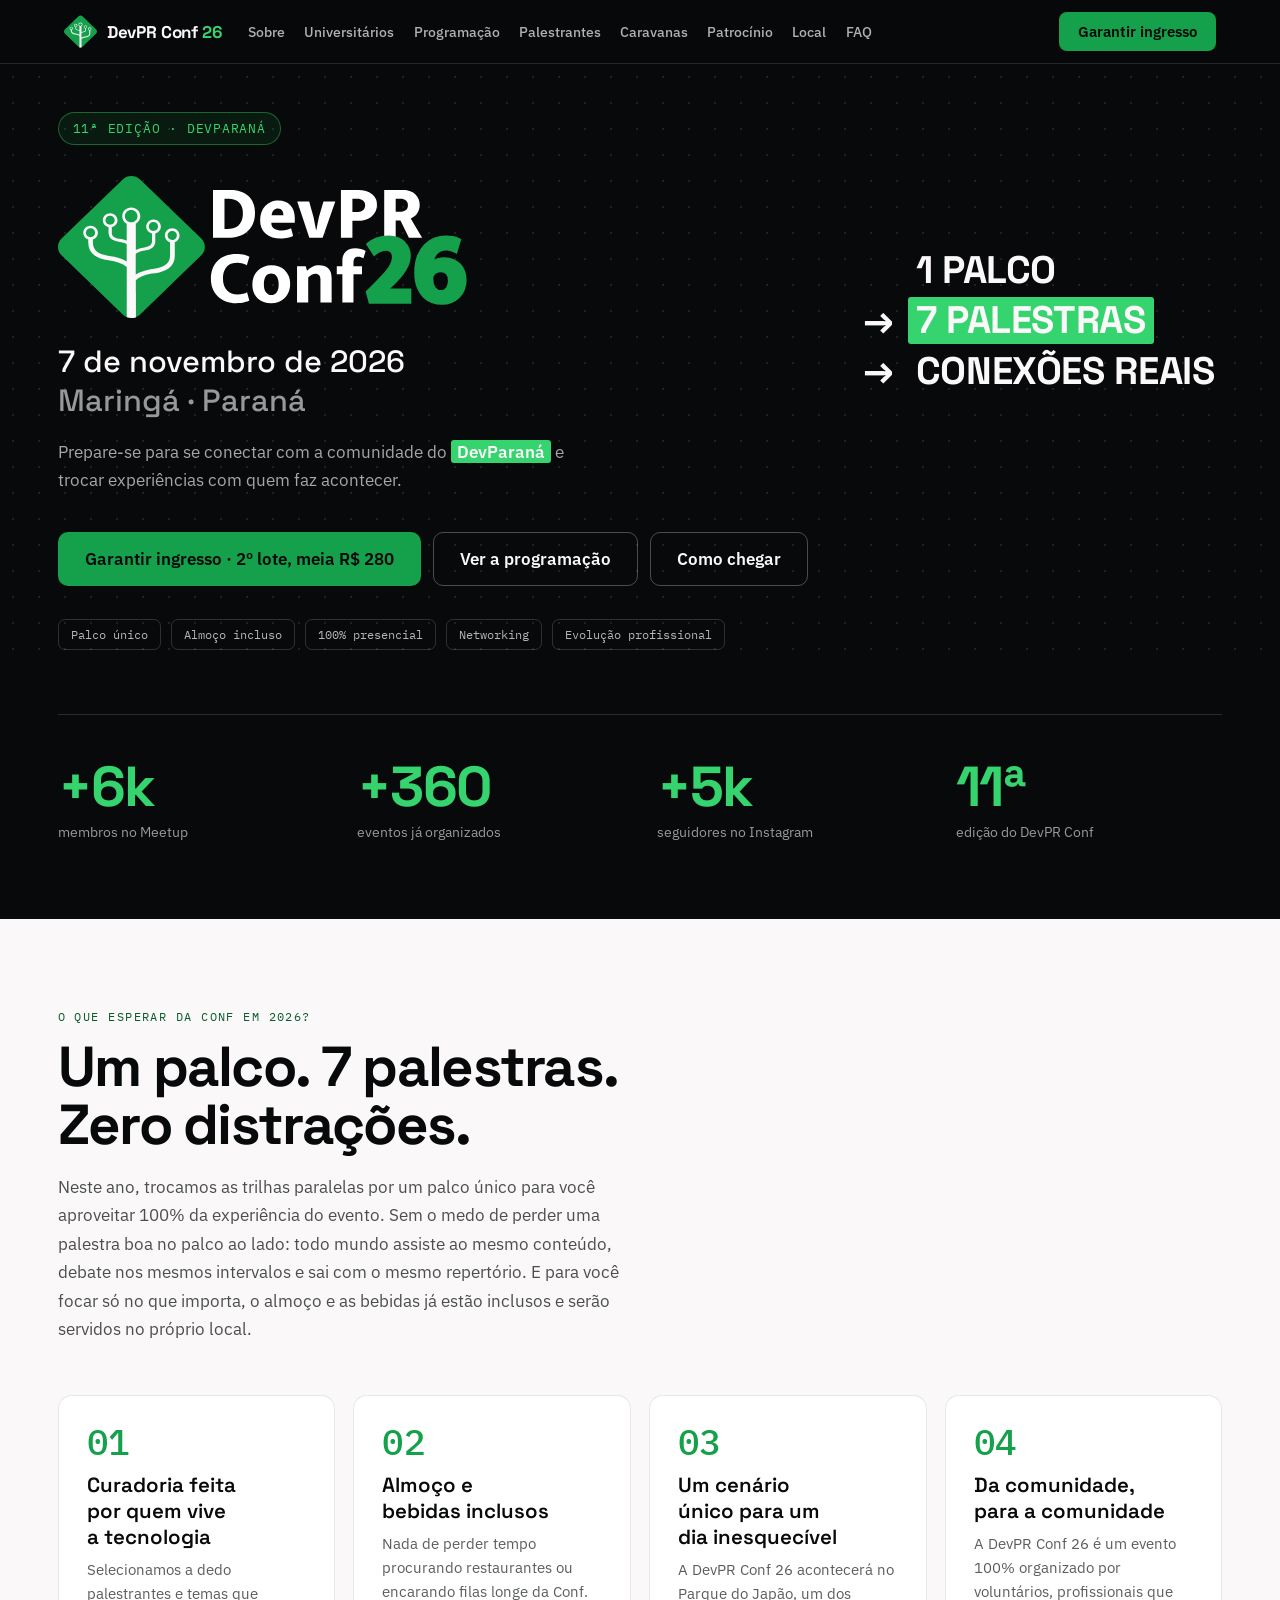
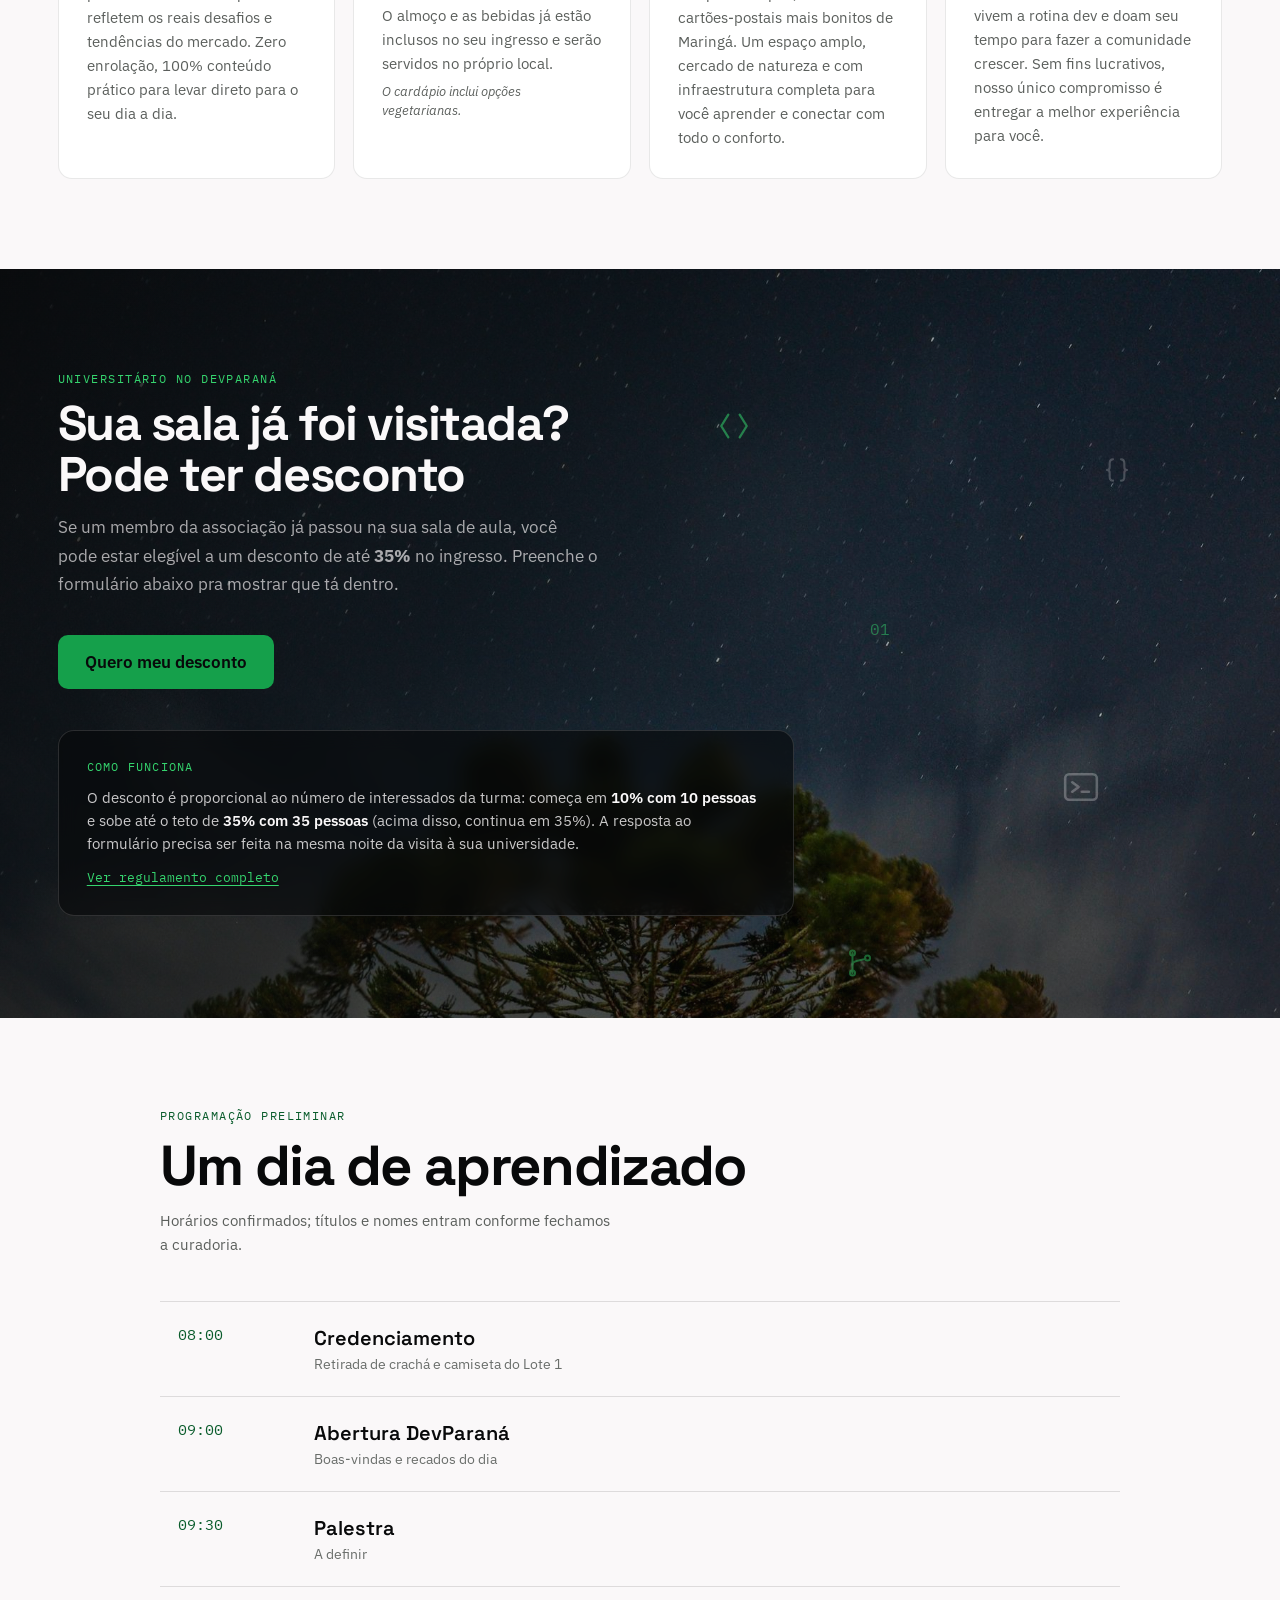
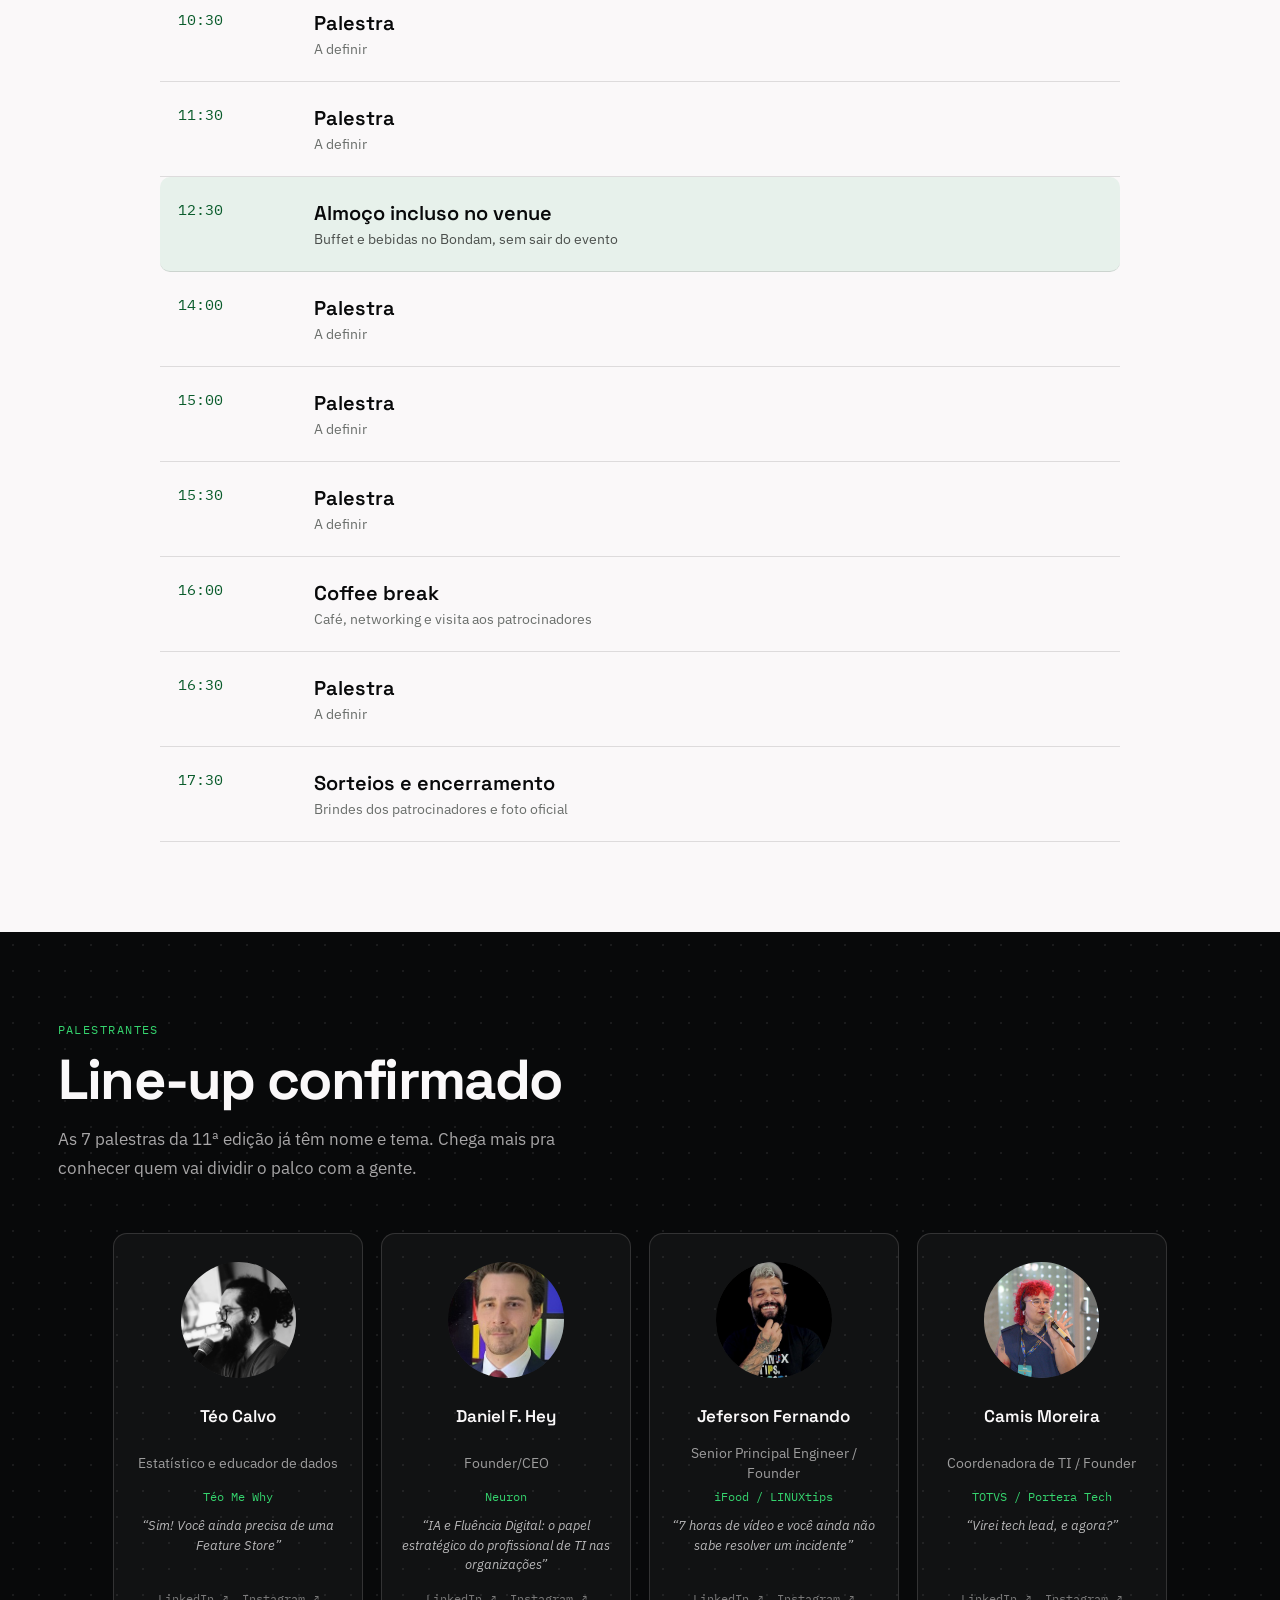
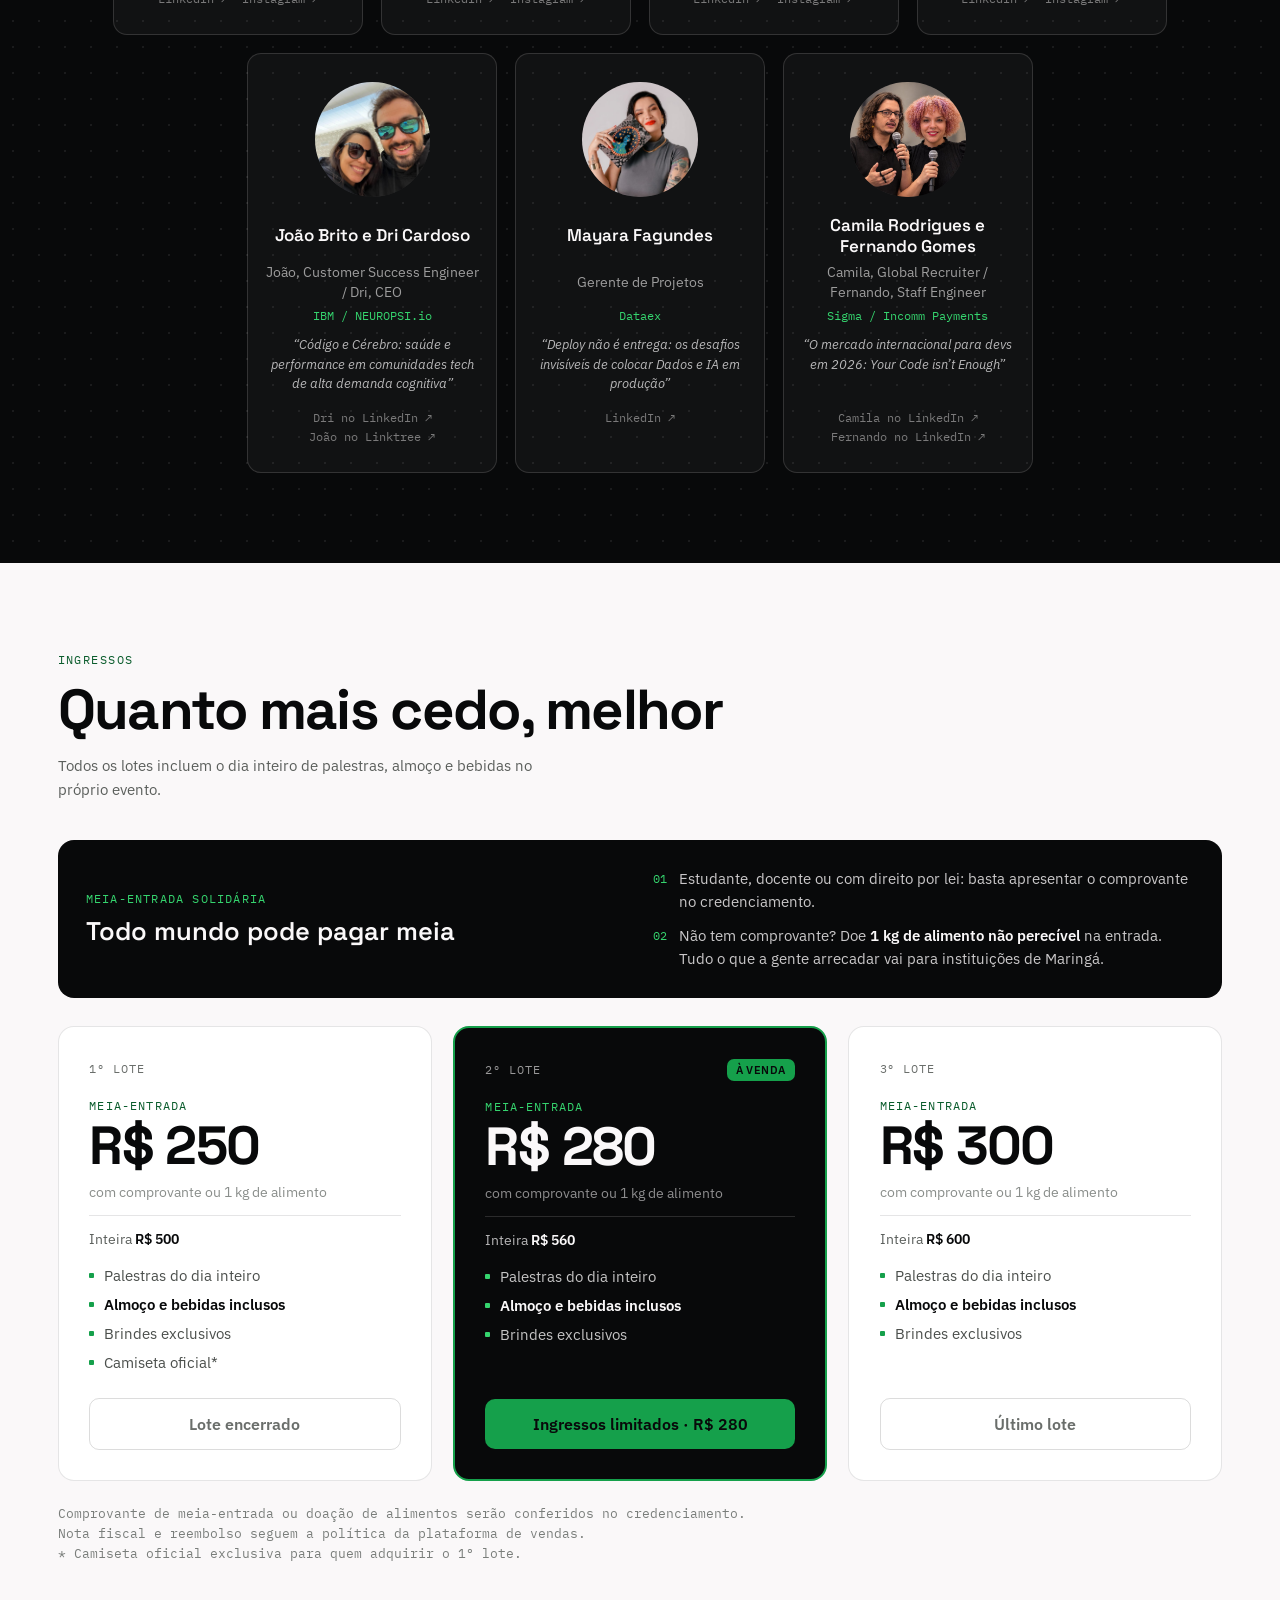
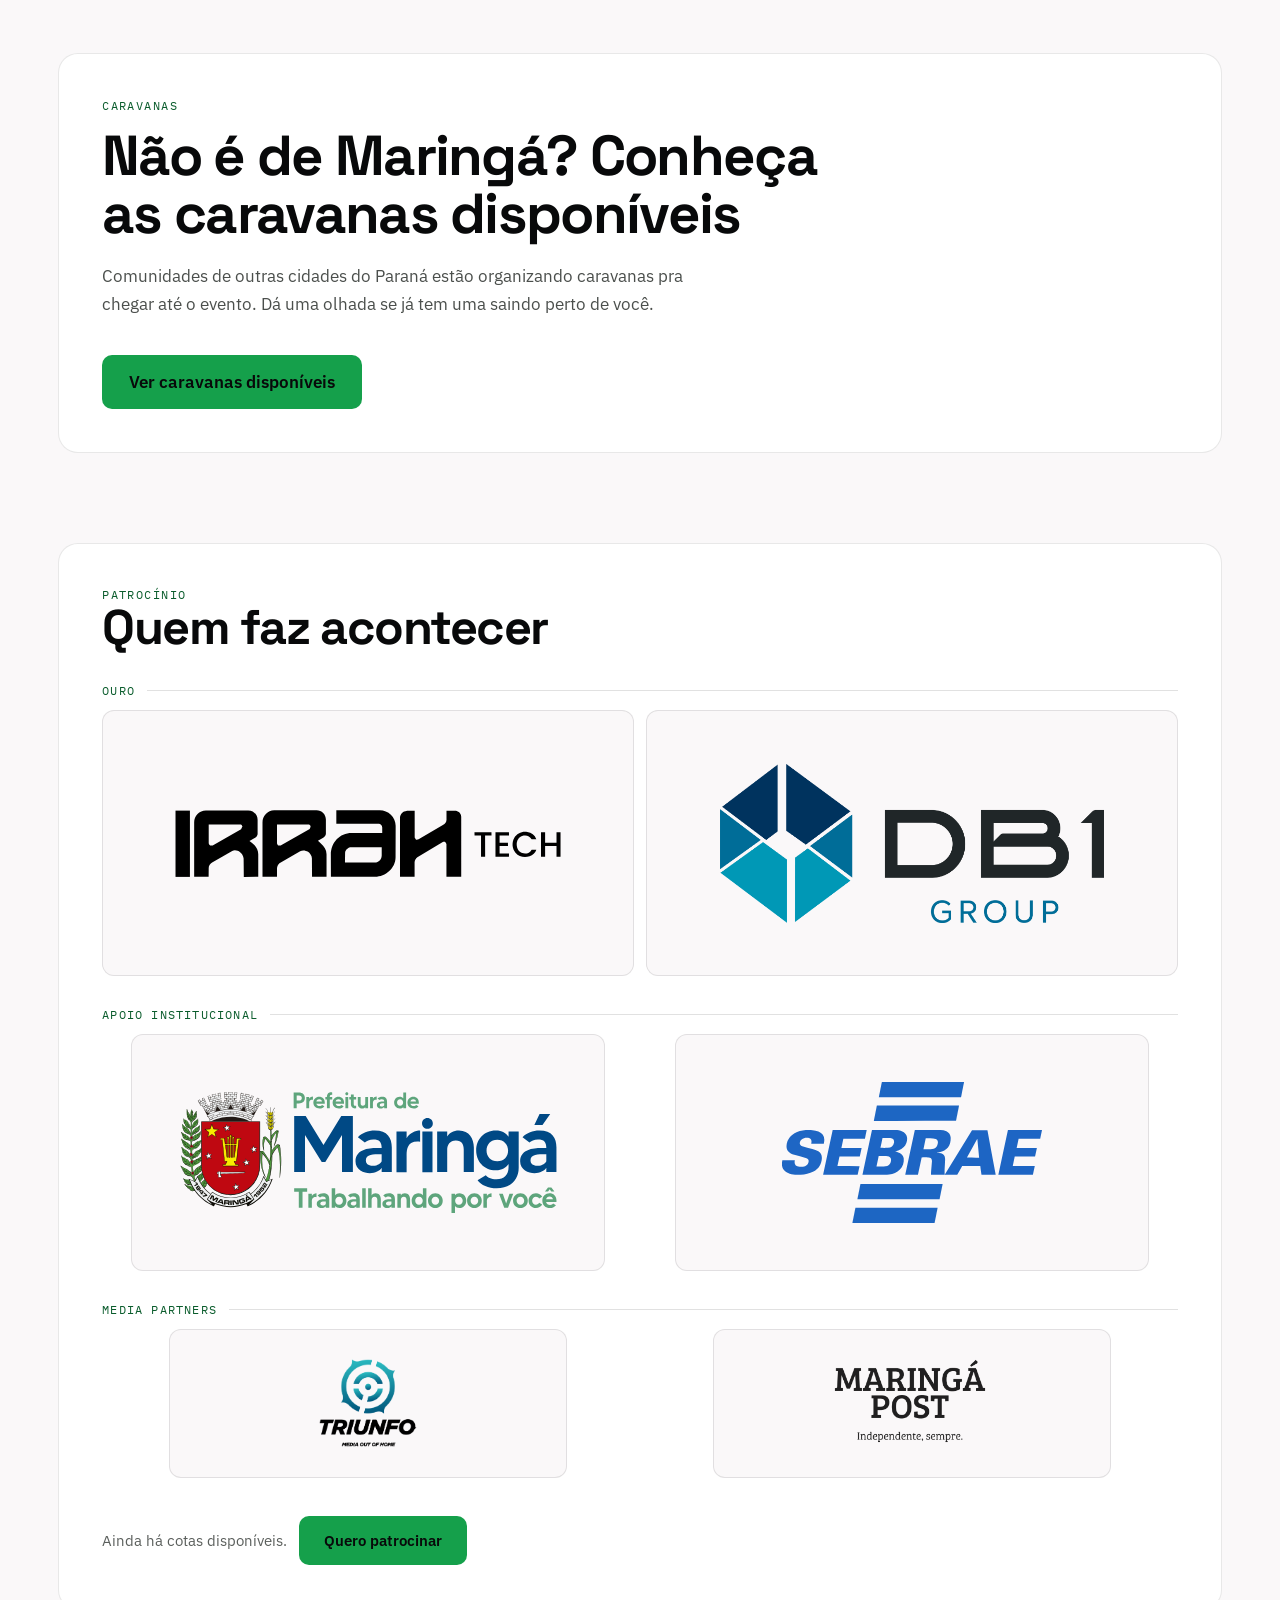
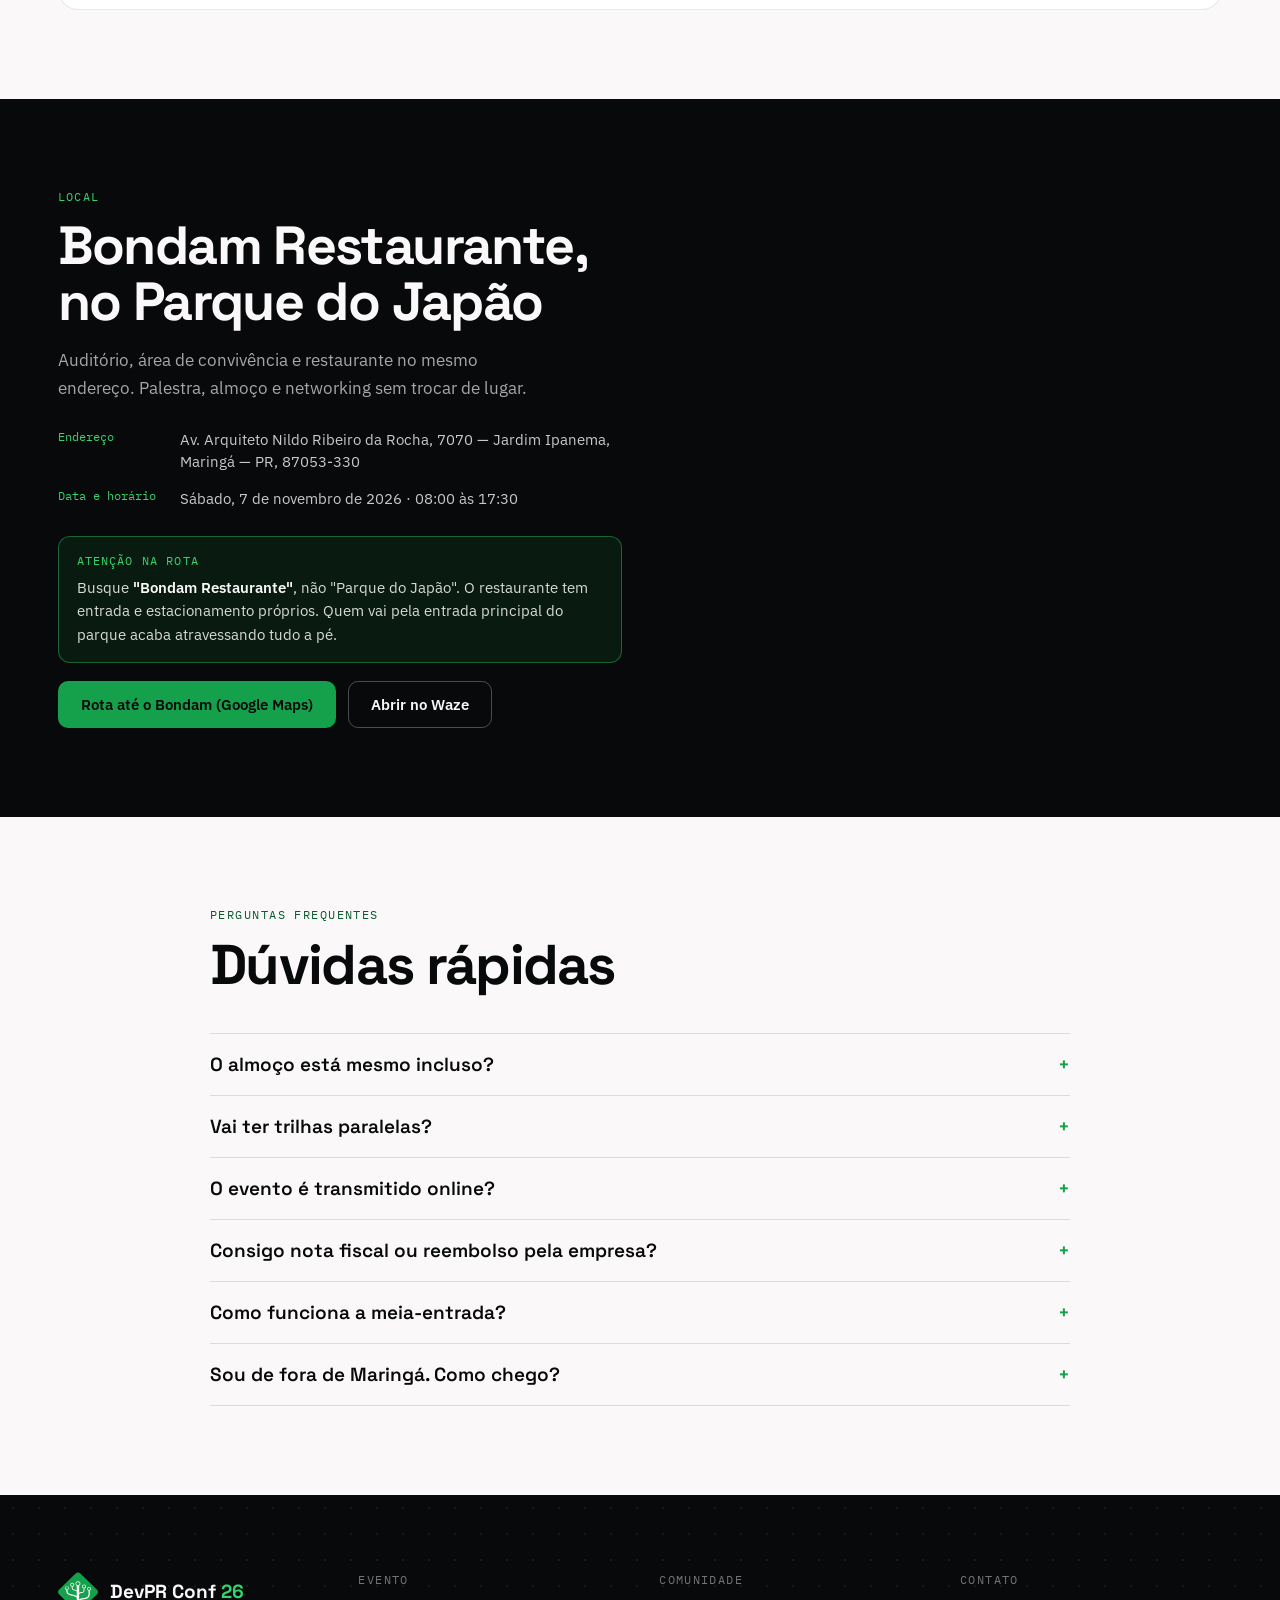
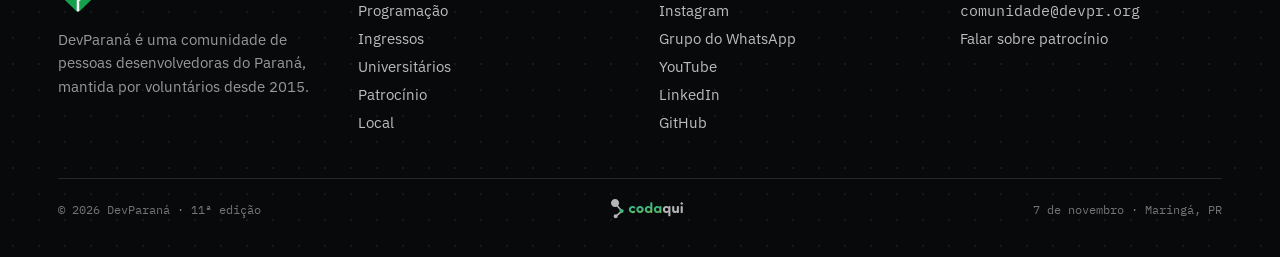
==== index.html @ 2d59ea5d "feat: substitui C4P por seção de desconto universitário com parallax Remove a seção de Call for Pape" ====
<!DOCTYPE html>
<html lang="pt-BR">
<head>
<meta charset="UTF-8">
<meta name="viewport" content="width=device-width, initial-scale=1.0">
<title>DevPR Conf 2026</title>
<meta name="description" content="DevPR Conf 26 — 11ª edição da conferência da comunidade DevParaná. Palco único, almoço incluso. 7 de novembro de 2026, Maringá — PR.">
<link rel="icon" type="image/svg+xml" href="assets/favicon.svg">
<link rel="icon" type="image/png" sizes="180x180" href="assets/apple-touch-icon.png">
<link rel="apple-touch-icon" href="assets/apple-touch-icon.png">

<!-- Pré-visualização ao compartilhar o link (WhatsApp, redes sociais). -->
<meta property="og:type" content="website">
<meta property="og:locale" content="pt_BR">
<meta property="og:url" content="https://devpr.org/">
<meta property="og:title" content="DevPR Conf 26">
<meta property="og:description" content="11ª edição da conferência da comunidade DevParaná. Palco único, almoço incluso. 7 de novembro de 2026, Maringá — PR.">
<meta property="og:image" content="https://devpr.org/assets/og-image.png">
<meta property="og:image:width" content="1200">
<meta property="og:image:height" content="630">
<meta name="twitter:card" content="summary_large_image">
<meta name="twitter:title" content="DevPR Conf 26">
<meta name="twitter:description" content="11ª edição da conferência da comunidade DevParaná. Palco único, almoço incluso. 7 de novembro de 2026, Maringá — PR.">
<meta name="twitter:image" content="https://devpr.org/assets/og-image.png">

<link rel="preconnect" href="https://fonts.googleapis.com">
<link rel="preconnect" href="https://fonts.gstatic.com" crossorigin>
<link href="https://fonts.googleapis.com/css2?family=Space+Grotesk:wght@500;600;700&family=IBM+Plex+Sans:wght@400;500;600&family=IBM+Plex+Mono:wght@400;500&display=swap" rel="stylesheet">

<link rel="stylesheet" href="css/tokens.css">
<link rel="stylesheet" href="css/base.css">
<link rel="stylesheet" href="css/buttons.css">
<link rel="stylesheet" href="css/section.css">
<link rel="stylesheet" href="css/header.css">
<link rel="stylesheet" href="css/hero.css">
<link rel="stylesheet" href="css/stats.css">
<link rel="stylesheet" href="css/sobre.css">
<link rel="stylesheet" href="css/universitarios.css">
<link rel="stylesheet" href="css/programacao.css">
<link rel="stylesheet" href="css/palestrantes.css">
<link rel="stylesheet" href="css/ingressos.css">
<link rel="stylesheet" href="css/patrocinio.css">
<link rel="stylesheet" href="css/local.css">
<link rel="stylesheet" href="css/faq.css">
<link rel="stylesheet" href="css/caravanas.css">
<link rel="stylesheet" href="css/footer.css">
</head>
<body>

<header class="header">
  <div class="header__bar">
    <a href="#top" class="header__brand">
      <img src="assets/devpr-logo.svg" alt="DevParaná" class="header__logo">
      <span class="header__wordmark">DevPR Conf <span>26</span></span>
    </a>

    <!-- Navegação e CTA de telas grandes (≥ 900px) -->
    <nav class="header__nav">
      <a href="#sobre">Sobre</a>
      <a href="#universitarios">Universitários</a>
      <a href="#programacao">Programação</a>
      <a href="#palestrantes">Palestrantes</a>
      <a href="#caravanas">Caravanas</a>
      <a href="#patrocinio">Patrocínio</a>
      <a href="#local">Local</a>
      <a href="#faq">FAQ</a>
    </nav>
    <a href="#ingressos" class="header__cta">Garantir ingresso</a>

    <!-- Ações de telas pequenas (< 900px) -->
    <div class="header__mobile-actions">
      <a href="#ingressos" class="header__cta--compact">Ingresso</a>
      <button type="button" class="header__menu-toggle" aria-label="Abrir menu" aria-expanded="false">
        <span></span>
        <span></span>
        <span></span>
      </button>
    </div>
  </div>

  <!-- Painel do menu mobile -->
  <nav class="header__mobile-nav" hidden>
    <a href="#sobre" class="header__mobile-link">Sobre</a>
    <a href="#universitarios" class="header__mobile-link">Universitários</a>
    <a href="#programacao" class="header__mobile-link">Programação</a>
    <a href="#palestrantes" class="header__mobile-link">Palestrantes</a>
    <a href="#caravanas" class="header__mobile-link">Caravanas</a>
    <a href="#patrocinio" class="header__mobile-link">Patrocínio</a>
    <a href="#local" class="header__mobile-link">Local</a>
    <a href="#faq" class="header__mobile-link header__mobile-link--last">FAQ</a>
  </nav>
</header>

<main>

  <section class="hero" id="top">
    <div class="hero__inner">
      <div class="hero__badge">11ª edição · DevParaná</div>

      <h1 class="hero__lockup">
        <img src="assets/hero-lockup.svg" alt="DevPR Conf 26">
      </h1>

      <p class="hero__date">7 de novembro de 2026<br><span>Maringá · Paraná</span></p>

      <p class="hero__subtitle">Prepare-se para se conectar com a comunidade do <mark class="hero__highlight-mark">DevParaná</mark> e trocar experiências com quem faz acontecer.</p>

      <div class="hero__highlights">
        <p class="hero__highlight-line">
          <span class="hero__highlight-arrow" aria-hidden="true">→</span>
          <span class="hero__highlight-text">1 palco</span>
        </p>
        <p class="hero__highlight-line">
          <span class="hero__highlight-arrow" aria-hidden="true">→</span>
          <span class="hero__highlight-text">7 palestras</span>
        </p>
        <p class="hero__highlight-line hero__highlight-line--active">
          <span class="hero__highlight-arrow" aria-hidden="true">→</span>
          <span class="hero__highlight-text">conexões reais</span>
        </p>
      </div>

      <div class="hero__actions">
        <a href="#ingressos" class="btn btn--primary">Garantir ingresso · 2º lote, meia R$ 280</a>
        <a href="#programacao" class="btn btn--outline">Ver a programação</a>
        <a href="#local" class="btn btn--outline">Como chegar</a>
      </div>

      <div class="hero__chips">
        <span class="hero__chip">Palco único</span>
        <span class="hero__chip">Almoço incluso</span>
        <span class="hero__chip">100% presencial</span>
        <span class="hero__chip">Networking</span>
        <span class="hero__chip">Evolução profissional</span>
      </div>
    </div>
  </section>

  <section class="stats">
    <div class="stats__inner">
      <div>
        <div class="stats__value">+6k</div>
        <div class="stats__label">membros no Meetup</div>
      </div>
      <div>
        <div class="stats__value">+360</div>
        <div class="stats__label">eventos já organizados</div>
      </div>
      <div>
        <div class="stats__value">+5k</div>
        <div class="stats__label">seguidores no Instagram</div>
      </div>
      <div>
        <div class="stats__value">11ª</div>
        <div class="stats__label">edição do DevPR Conf</div>
      </div>
    </div>
  </section>

  <section class="sobre" id="sobre">
    <div class="sobre__inner">
      <div class="eyebrow">O que esperar da conf em 2026?</div>
      <h2 class="section-heading sobre__heading">Um palco. 7 palestras. Zero distrações.</h2>
      <p class="section-lead">Neste ano, trocamos as trilhas paralelas por um palco único para você aproveitar 100% da experiência do evento. Sem o medo de perder uma palestra boa no palco ao lado: todo mundo assiste ao mesmo conteúdo, debate nos mesmos intervalos e sai com o mesmo repertório. E para você focar só no que importa, o almoço e as bebidas já estão inclusos e serão servidos no próprio local.</p>

      <div class="sobre__grid">
        <div class="sobre__card">
          <div class="sobre__card-number">01</div>
          <h3 class="sobre__card-title">Curadoria feita por quem vive a tecnologia</h3>
          <p class="sobre__card-text">Selecionamos a dedo palestrantes e temas que refletem os reais desafios e tendências do mercado. Zero enrolação, 100% conteúdo prático para levar direto para o seu dia a dia.</p>
        </div>
        <div class="sobre__card">
          <div class="sobre__card-number">02</div>
          <h3 class="sobre__card-title">Almoço e bebidas inclusos</h3>
          <p class="sobre__card-text">Nada de perder tempo procurando restaurantes ou encarando filas longe da Conf. O almoço e as bebidas já estão inclusos no seu ingresso e serão servidos no próprio local.</p>
          <p class="sobre__card-note">O cardápio inclui opções vegetarianas.</p>
        </div>
        <div class="sobre__card">
          <div class="sobre__card-number">03</div>
          <h3 class="sobre__card-title">Um cenário único para um dia inesquecível</h3>
          <p class="sobre__card-text">A DevPR Conf 26 acontecerá no Parque do Japão, um dos cartões-postais mais bonitos de Maringá. Um espaço amplo, cercado de natureza e com infraestrutura completa para você aprender e conectar com todo o conforto.</p>
        </div>
        <div class="sobre__card">
          <div class="sobre__card-number">04</div>
          <h3 class="sobre__card-title">Da comunidade, para a comunidade</h3>
          <p class="sobre__card-text">A DevPR Conf 26 é um evento 100% organizado por voluntários, profissionais que vivem a rotina dev e doam seu tempo para fazer a comunidade crescer. Sem fins lucrativos, nosso único compromisso é entregar a melhor experiência para você.</p>
        </div>
      </div>
    </div>
  </section>

  <!-- Fundo: araucária contra o céu estrelado (assets/universitarios/araucaria-night.jpg).
       Parallax em camadas via JS (initParallax() em js/main.js): a foto e os
       ícones SVG têm cada um seu próprio data-depth e se movem em
       velocidades diferentes conforme a rolagem, todos relativos à própria
       seção (nada de background-attachment: fixed, que posiciona em relação
       à janela do navegador e fica imprevisível). -->
  <section class="universitarios" id="universitarios">
    <img class="universitarios__bg" data-depth="0.14" src="assets/universitarios/araucaria-night.jpg" alt="" aria-hidden="true">
    <div class="universitarios__overlay" aria-hidden="true"></div>
    <div class="universitarios__parallax" aria-hidden="true">
      <svg class="universitarios__icon universitarios__icon--brackets" data-depth="0.1" viewBox="0 0 24 24" fill="none" stroke="currentColor" stroke-width="1.6" stroke-linecap="round" stroke-linejoin="round"><polyline points="8 4 3 12 8 20"/><polyline points="16 4 21 12 16 20"/></svg>
      <svg class="universitarios__icon universitarios__icon--terminal" data-depth="0.18" viewBox="0 0 24 24" fill="none" stroke="currentColor" stroke-width="1.6" stroke-linecap="round" stroke-linejoin="round"><rect x="2" y="4" width="20" height="16" rx="2.5"/><polyline points="6.5 9 10.5 12 6.5 15"/><line x1="12.5" y1="15" x2="17" y2="15"/></svg>
      <svg class="universitarios__icon universitarios__icon--branch" data-depth="0.13" viewBox="0 0 24 24" fill="none" stroke="currentColor" stroke-width="1.6" stroke-linecap="round" stroke-linejoin="round"><line x1="6" y1="4" x2="6" y2="20"/><circle cx="6" cy="4" r="2"/><circle cx="6" cy="20" r="2"/><circle cx="18" cy="8" r="2"/><path d="M6 13 C6 9.5 14 10 16.3 8.6"/></svg>
      <svg class="universitarios__icon universitarios__icon--braces" data-depth="0.22" viewBox="0 0 24 24" fill="none" stroke="currentColor" stroke-width="1.6" stroke-linecap="round" stroke-linejoin="round"><path d="M9 4c-2 0-2.5 1-2.5 3v3c0 1.3-.5 2-2 2 1.5 0 2 .7 2 2v3c0 2 .5 3 2.5 3"/><path d="M15 4c2 0 2.5 1 2.5 3v3c0 1.3.5 2 2 2-1.5 0-2 .7-2 2v3c0 2-.5 3-2.5 3"/></svg>
      <svg class="universitarios__icon universitarios__icon--binary" data-depth="0.15" viewBox="0 0 40 20" fill="none"><text x="0" y="16" font-family="var(--font-mono)" font-size="16" fill="currentColor">01</text></svg>
    </div>

    <div class="universitarios__inner">
      <div class="eyebrow eyebrow--on-dark universitarios__eyebrow">Universitário no DevParaná</div>
      <h2 class="section-heading section-heading--on-dark universitarios__heading">Sua sala já foi visitada? Pode ter desconto</h2>
      <p class="section-lead section-lead--on-dark universitarios__lead">Se um membro da associação já passou na sua sala de aula, você pode estar elegível a um desconto de até <strong>35%</strong> no ingresso. Preenche o formulário abaixo pra mostrar que tá dentro.</p>

      <div class="universitarios__buttons">
        <a href="https://forms.gle/p4Z9wdMQcYY4WRdY9" target="_blank" rel="noopener" class="btn btn--primary universitarios__button">Quero meu desconto</a>
      </div>

      <div class="universitarios__how">
        <div class="universitarios__how-eyebrow">Como funciona</div>
        <p class="universitarios__how-text">O desconto é proporcional ao número de interessados da turma: começa em <strong>10% com 10 pessoas</strong> e sobe até o teto de <strong>35% com 35 pessoas</strong> (acima disso, continua em 35%). A resposta ao formulário precisa ser feita na mesma noite da visita à sua universidade.</p>
        <button type="button" class="universitarios__rules-link" data-rules-open>Ver regulamento completo</button>
      </div>
    </div>
  </section>

  <dialog class="rules-modal" id="universitarios-rules">
    <form method="dialog" class="rules-modal__inner">
      <button type="submit" class="rules-modal__close" aria-label="Fechar regulamento">&times;</button>

      <div class="eyebrow eyebrow--on-dark">Regulamento</div>
      <h2 class="rules-modal__heading">Desconto universitário</h2>

      <ol class="rules-modal__rules">
        <li class="rules-modal__rule">
          <h3 class="rules-modal__rule-title">1. Prazo de resposta</h3>
          <p class="rules-modal__rule-text">A resposta ao formulário de interesse precisa ser feita na mesma noite em que um membro da associação visitar a sua sala. Respostas fora da data da visita da sua instituição não são consideradas.</p>
          <ul class="rules-modal__calendar">
            <li><span>UniCive</span><span>19/10 e 26/10</span></li>
            <li><span>Unicesumar</span><span>20/10 a 29/10</span></li>
            <li><span>Senac</span><span>30/10</span></li>
          </ul>
        </li>
        <li class="rules-modal__rule">
          <h3 class="rules-modal__rule-title">2. Desconto proporcional</h3>
          <p class="rules-modal__rule-text">O desconto sobe junto com o número de interessados da turma: mínimo de <strong>10 pessoas para 10%</strong>, até o teto de <strong>35 pessoas para 35%</strong> (a cada interessado a mais, o desconto sobe 1 ponto percentual). Depois de atingir 35 interessados, o desconto permanece fixo em 35%.</p>
        </li>
        <li class="rules-modal__rule">
          <h3 class="rules-modal__rule-title">3. Não transferível</h3>
          <p class="rules-modal__rule-text">O desconto é pessoal e intransferível pra outra pessoa. Pra garantir o seu, é necessário informar RA, turma e e-mail acadêmico no formulário.</p>
        </li>
      </ol>
    </form>
  </dialog>

  <section class="programacao" id="programacao">
    <div class="programacao__inner">
      <div class="eyebrow">Programação preliminar</div>
      <h2 class="section-heading">Um dia de aprendizado</h2>
      <p class="programacao__lead">Horários confirmados; títulos e nomes entram conforme fechamos a curadoria.</p>

      <!-- Preenchido via JS (js/main.js) a partir de data/schedule.json -->
      <div class="programacao__list"></div>
    </div>
  </section>

  <section class="palestrantes" id="palestrantes">
    <div class="palestrantes__inner">
      <div class="eyebrow eyebrow--on-dark">Palestrantes</div>

      <!-- Heading e texto de apoio ficam sempre; os cards abaixo saem de
           data/speakers.json. Sem nenhum confirmado, ficam só o heading e o texto. -->
      <h2 class="section-heading section-heading--on-dark palestrantes__heading">Line-up confirmado</h2>
      <p class="section-lead section-lead--on-dark palestrantes__lead">As 7 palestras da 11ª edição já têm nome e tema. Chega mais pra conhecer quem vai dividir o palco com a gente.</p>

      <!-- Primeiros nomes confirmados, preenchido via JS (js/main.js) a partir de data/speakers.json -->
      <div class="palestrantes__cards"></div>
    </div>
  </section>

  <section class="ingressos" id="ingressos">
    <div class="ingressos__inner">
      <div class="eyebrow">Ingressos</div>
      <h2 class="section-heading">Quanto mais cedo, melhor</h2>
      <p class="ingressos__lead">Todos os lotes incluem o dia inteiro de palestras, almoço e bebidas no próprio evento.</p>

      <div class="ingressos__half">
        <div>
          <div class="ingressos__half-eyebrow">Meia-entrada solidária</div>
          <div class="ingressos__half-title">Todo mundo pode pagar meia</div>
        </div>
        <div class="ingressos__half-ways">
          <div class="ingressos__half-way">
            <span class="ingressos__half-way-number">01</span>
            <span class="ingressos__half-way-text">Estudante, docente ou com direito por lei: basta apresentar o comprovante no credenciamento.</span>
          </div>
          <div class="ingressos__half-way">
            <span class="ingressos__half-way-number">02</span>
            <span class="ingressos__half-way-text">Não tem comprovante? Doe <strong>1 kg de alimento não perecível</strong> na entrada. Tudo o que a gente arrecadar vai para instituições de Maringá.</span>
          </div>
        </div>
      </div>

      <div class="ingressos__tiers">
        <div class="ingressos__tier">
          <div class="ingressos__tier-header">
            <span class="ingressos__tier-label">1º lote</span>
          </div>
          <div class="ingressos__tier-kind">Meia-entrada</div>
          <div class="ingressos__tier-price">R$ 250</div>
          <div class="ingressos__tier-note">com comprovante ou 1 kg de alimento</div>
          <div class="ingressos__tier-full">Inteira <strong>R$ 500</strong></div>
          <ul class="ingressos__tier-list">
            <li>Palestras do dia inteiro</li>
            <li data-highlight>Almoço e bebidas inclusos</li>
            <li>Brindes exclusivos</li>
            <li>Camiseta oficial*</li>
          </ul>
          <div class="ingressos__tier-cta ingressos__tier-cta--disabled">Lote encerrado</div>
        </div>

        <div class="ingressos__tier ingressos__tier--active">
          <div class="ingressos__tier-header">
            <span class="ingressos__tier-label">2º lote</span>
            <span class="ingressos__tier-badge">À VENDA</span>
          </div>
          <div class="ingressos__tier-kind">Meia-entrada</div>
          <div class="ingressos__tier-price">R$ 280</div>
          <div class="ingressos__tier-note">com comprovante ou 1 kg de alimento</div>
          <div class="ingressos__tier-full">Inteira <strong>R$ 560</strong></div>
          <ul class="ingressos__tier-list">
            <li>Palestras do dia inteiro</li>
            <li data-highlight>Almoço e bebidas inclusos</li>
            <li>Brindes exclusivos</li>
          </ul>
          <a href="#" data-link="tickets" class="ingressos__tier-cta">Ingressos limitados · R$ 280</a>
        </div>

        <div class="ingressos__tier">
          <div class="ingressos__tier-header">
            <span class="ingressos__tier-label">3º lote</span>
          </div>
          <div class="ingressos__tier-kind">Meia-entrada</div>
          <div class="ingressos__tier-price">R$ 300</div>
          <div class="ingressos__tier-note">com comprovante ou 1 kg de alimento</div>
          <div class="ingressos__tier-full">Inteira <strong>R$ 600</strong></div>
          <ul class="ingressos__tier-list">
            <li>Palestras do dia inteiro</li>
            <li data-highlight>Almoço e bebidas inclusos</li>
            <li>Brindes exclusivos</li>
          </ul>
          <div class="ingressos__tier-cta ingressos__tier-cta--disabled">Último lote</div>
        </div>
      </div>

      <p class="ingressos__note">Comprovante de meia-entrada ou doação de alimentos serão conferidos no credenciamento.<br>Nota fiscal e reembolso seguem a política da plataforma de vendas.<br>* Camiseta oficial exclusiva para quem adquirir o 1º lote.</p>
    </div>
  </section>

  <section class="caravanas" id="caravanas">
    <div class="caravanas__inner">
      <div class="eyebrow">Caravanas</div>
      <h2 class="section-heading caravanas__heading">Não é de Maringá? Conheça as caravanas disponíveis</h2>
      <p class="section-lead caravanas__lead">Comunidades de outras cidades do Paraná estão organizando caravanas pra chegar até o evento. Dá uma olhada se já tem uma saindo perto de você.</p>
      <a href="https://linktr.ee/developerparana" target="_blank" rel="noopener" class="btn btn--primary caravanas__button">Ver caravanas disponíveis</a>
    </div>
  </section>

  <section class="patrocinio" id="patrocinio">
    <div class="patrocinio__card">
      <div class="eyebrow">Patrocínio</div>

      <!-- Estado "em breve": mostrado quando data/sponsors.json não tem patrocinadores -->
      <div class="patrocinio__state" data-state="em-breve">
        <div class="patrocinio__grid">
          <div>
            <h2 class="patrocinio__heading patrocinio__heading--flush">Seja patrocinador ou apoiador da 11ª edição do DevPR Conf 26</h2>
            <p class="patrocinio__text">As primeiras marcas a entrar aparecem em tudo desde o anúncio do line-up: site, palco, camiseta e redes. Como o evento tem um palco só, a plateia também é uma só. Sua marca é vista por todo mundo que está lá.</p>
            <div class="patrocinio__actions">
              <a href="#" data-link="contact-email" class="btn btn--primary btn--sm">Quero patrocinar</a>
              <!-- Escondido por enquanto até ter o PDF pronto; remova o "hidden" pra reativar -->
              <span class="patrocinio__kit-note" hidden>kit de patrocínio (PDF) — link a definir</span>
            </div>
          </div>
          <div class="patrocinio__tiers-summary">
            <div class="patrocinio__tier-row">
              <span class="patrocinio__tier-row-name">Ouro</span>
              <span class="patrocinio__tier-row-count">5 vagas</span>
            </div>
            <div class="patrocinio__tier-row">
              <span class="patrocinio__tier-row-name">Prata</span>
              <span class="patrocinio__tier-row-count">a definir</span>
            </div>
          </div>
        </div>

        <div class="patrocinio__confirmed">
          <div class="patrocinio__confirmed-header">
            <h3 class="patrocinio__confirmed-title">Patrocinadores confirmados</h3>
            <span class="patrocinio__confirmed-note">duas categorias em 2026 · Ouro e Prata</span>
          </div>
          <div class="patrocinio__groups">
            <div>
              <div class="patrocinio__group-header">
                <span class="patrocinio__group-label">Ouro</span>
                <span class="patrocinio__group-line"></span>
              </div>
              <div class="patrocinio__slots patrocinio__slots--ouro">
                <div class="patrocinio__slot"><span>vaga aberta</span></div>
                <div class="patrocinio__slot"><span>vaga aberta</span></div>
                <div class="patrocinio__slot"><span>vaga aberta</span></div>
                <div class="patrocinio__slot"><span>vaga aberta</span></div>
                <div class="patrocinio__slot"><span>vaga aberta</span></div>
              </div>
            </div>
            <div>
              <div class="patrocinio__group-header">
                <span class="patrocinio__group-label">Prata</span>
                <span class="patrocinio__group-line"></span>
              </div>
              <div class="patrocinio__slots patrocinio__slots--prata">
                <div class="patrocinio__slot"><span>vaga</span></div>
                <div class="patrocinio__slot"><span>vaga</span></div>
                <div class="patrocinio__slot"><span>vaga</span></div>
                <div class="patrocinio__slot"><span>vaga</span></div>
                <div class="patrocinio__slot"><span>vaga</span></div>
                <div class="patrocinio__slot"><span>vaga</span></div>
              </div>
            </div>
          </div>
        </div>
      </div>

      <!-- Estado populado: preenchido via JS (js/main.js) a partir de data/sponsors.json -->
      <div class="patrocinio__state" data-state="populado" hidden>
        <h2 class="patrocinio__heading">Quem faz acontecer</h2>
        <div class="patrocinio__groups patrocinio__groups--populated"></div>
        <div class="patrocinio__populated-footer">
          <span>Ainda há cotas disponíveis.</span>
          <a href="#" data-link="contact-email" class="btn btn--primary btn--sm">Quero patrocinar</a>
        </div>
      </div>
    </div>
  </section>

  <section class="local" id="local">
    <div class="local__inner">
      <div>
        <div class="eyebrow eyebrow--on-dark">Local</div>
        <h2 class="local__heading">Bondam Restaurante, no Parque do Japão</h2>
        <p class="local__lead">Auditório, área de convivência e restaurante no mesmo endereço. Palestra, almoço e networking sem trocar de lugar.</p>

        <div class="local__facts">
          <div class="local__fact">
            <span class="local__fact-label">Endereço</span>
            <span class="local__fact-value">Av. Arquiteto Nildo Ribeiro da Rocha, 7070 — Jardim Ipanema, Maringá — PR, 87053-330</span>
          </div>
          <div class="local__fact">
            <span class="local__fact-label">Data e horário</span>
            <span class="local__fact-value">Sábado, 7 de novembro de 2026 · 08:00 às 17:30</span>
          </div>
        </div>

        <div class="local__callout">
          <div class="local__callout-eyebrow">Atenção na rota</div>
          <p class="local__callout-text">Busque <strong>"Bondam Restaurante"</strong>, não "Parque do Japão". O restaurante tem entrada e estacionamento próprios. Quem vai pela entrada principal do parque acaba atravessando tudo a pé.</p>
        </div>

        <div class="local__actions">
          <a href="https://maps.app.goo.gl/dLCr2EqY7H3UvpYe8" target="_blank" rel="noopener" class="btn btn--primary">Rota até o Bondam (Google Maps)</a>
          <a href="https://waze.com/ul?q=Bondam%20Restaurante%20Maring%C3%A1" target="_blank" rel="noopener" class="btn btn--outline">Abrir no Waze</a>
        </div>
      </div>

      <iframe
        class="local__map"
        title="Mapa com a localização do Bondam Restaurante"
        src="https://www.google.com/maps?q=Bondam+Restaurante+%7C+Parque+do+Jap%C3%A3o&z=17&output=embed"
        loading="lazy"
        referrerpolicy="no-referrer-when-downgrade"
      ></iframe>
    </div>
  </section>

  <section class="faq" id="faq">
    <div class="faq__inner">
      <div class="eyebrow">Perguntas frequentes</div>
      <h2 class="section-heading faq__heading">Dúvidas rápidas</h2>

      <!-- Preenchido via JS (js/main.js) a partir de data/faq.json -->
      <div class="faq__list"></div>
    </div>
  </section>

</main>

<footer class="footer">
  <div class="footer__inner">
    <div class="footer__columns">
      <div>
        <div class="footer__brand">
          <img src="assets/devpr-logo.svg" alt="DevParaná" class="footer__logo">
          <span class="footer__wordmark">DevPR Conf <span>26</span></span>
        </div>
        <p class="footer__about">DevParaná é uma comunidade de pessoas desenvolvedoras do Paraná, mantida por voluntários desde 2015.</p>
      </div>

      <div>
        <div class="footer__heading">Evento</div>
        <div class="footer__links">
          <a href="#programacao">Programação</a>
          <a href="#ingressos">Ingressos</a>
          <a href="#universitarios">Universitários</a>
          <a href="#patrocinio">Patrocínio</a>
          <a href="#local">Local</a>
        </div>
      </div>

      <div>
        <div class="footer__heading">Comunidade</div>
        <div class="footer__links">
          <a href="https://www.instagram.com/devparana/" target="_blank" rel="noopener">Instagram</a>
          <a href="https://chat.whatsapp.com/J2Enc3n1Zfu1ixhVecACyd" target="_blank" rel="noopener">Grupo do WhatsApp</a>
          <a href="https://www.youtube.com/devparana" target="_blank" rel="noopener">YouTube</a>
          <a href="https://www.linkedin.com/company/devparana/posts/?feedView=all" target="_blank" rel="noopener">LinkedIn</a>
          <a href="https://github.com/DeveloperParana" target="_blank" rel="noopener">GitHub</a>
        </div>
      </div>

      <div>
        <div class="footer__heading">Contato</div>
        <div class="footer__links">
          <a href="#" data-link="contact-email" class="footer__email"><span data-text="contact-email">[e-mail de contato]</span></a>
          <a href="#" data-link="contact-email">Falar sobre patrocínio</a>
        </div>
      </div>
    </div>

    <div class="footer__bottom">
      <span>© 2026 DevParaná · 11ª edição</span>
      <a href="https://codaqui.dev/" target="_blank" rel="noopener" class="footer__support">
        <img src="assets/logo_codaqui.svg" alt="Codaqui">
      </a>
      <span>7 de novembro · Maringá, PR</span>
    </div>
  </div>
</footer>

<script src="data/config.js"></script>
<script src="js/main.js"></script>
</body>
</html>
---- css/tokens.css ----
/* Design tokens — DevPR Conf 26
   Fonte: design_handoff_devpr_conf_26/README.md */
:root {
  /* Cores */
  --color-green: #15A04B;
  --color-green-bright: #35D46E;
  --color-green-forest: #0A5C2C;
  --color-black: #08090A;
  --color-off-white: #FAF8F9;
  --color-white: #FFFFFF;

  --color-text-body: #4B4F4C;
  --color-text-muted: #5B5F5C;
  --color-text-faint: #6A6E6B;
  --color-text-faint-2: #7A7E7B;
  --color-text-disabled: #9A9E9B;
  --color-text-quiet: #8A8E8B;
  --color-bullet-disabled: #C7CAC8;

  /* Preto (#08090A) sobre fundo claro, por opacidade exata do protótipo. */
  --on-light-05: rgba(8, 9, 10, .05);
  --on-light-09: rgba(8, 9, 10, .09);
  --on-light-12: rgba(8, 9, 10, .12);
  --on-light-14: rgba(8, 9, 10, .14);
  --on-light-10: rgba(8, 9, 10, .1);
  --on-light-16: rgba(8, 9, 10, .16);
  --on-light-18: rgba(8, 9, 10, .18);
  --on-light-20: rgba(8, 9, 10, .2);
  --on-light-22: rgba(8, 9, 10, .22);
  --on-light-24: rgba(8, 9, 10, .24);
  --on-light-60: rgba(8, 9, 10, .6);
  --on-light-72: rgba(8, 9, 10, .72);

  /* Off-white (#FAF8F9) sobre fundo escuro, por opacidade exata do protótipo.
     Usada tanto para texto quanto para bordas — o valor é o que importa. */
  --on-dark-03: rgba(250, 248, 249, .03);
  --on-dark-04: rgba(250, 248, 249, .04);
  --on-dark-05: rgba(250, 248, 249, .05);
  --on-dark-06: rgba(250, 248, 249, .06);
  --on-dark-07: rgba(250, 248, 249, .07);
  --on-dark-08: rgba(250, 248, 249, .08);
  --on-dark-09: rgba(250, 248, 249, .09);
  --on-dark-12: rgba(250, 248, 249, .12);
  --on-dark-14: rgba(250, 248, 249, .14);
  --on-dark-16: rgba(250, 248, 249, .16);
  --on-dark-20: rgba(250, 248, 249, .2);
  --on-dark-22: rgba(250, 248, 249, .22);
  --on-dark-24: rgba(250, 248, 249, .24);
  --on-dark-28: rgba(250, 248, 249, .28);
  --on-dark-40: rgba(250, 248, 249, .4);
  --on-dark-45: rgba(250, 248, 249, .45);
  --on-dark-55: rgba(250, 248, 249, .55);
  --on-dark-60: rgba(250, 248, 249, .6);
  --on-dark-66: rgba(250, 248, 249, .66);
  --on-dark-70: rgba(250, 248, 249, .7);
  --on-dark-72: rgba(250, 248, 249, .72);
  --on-dark-75: rgba(250, 248, 249, .75);
  --on-dark-78: rgba(250, 248, 249, .78);
  --on-dark-80: rgba(250, 248, 249, .8);
  --on-dark-86: rgba(250, 248, 249, .86);

  /* Verde translúcido (rgba(21,160,75,X)) — realces sobre fundo claro ou escuro */
  --tint-green-08: rgba(21, 160, 75, .08);
  --tint-green-10: rgba(21, 160, 75, .1);
  --tint-green-12: rgba(21, 160, 75, .12);

  /* Borda de badges/callouts (verde-claro a 40%) */
  --tint-badge-border: rgba(53, 212, 110, .4);

  /* Motivo de grade de pontos (hero, palestrantes, footer) */
  --pattern-dot: rgba(250, 248, 249, .1);

  /* Tipografia */
  --font-display: 'Space Grotesk', sans-serif;
  --font-body: 'IBM Plex Sans', system-ui, sans-serif;
  --font-mono: 'IBM Plex Mono', monospace;

  /* Espaçamento */
  --section-padding-y: clamp(60px, 7vw, 120px);
  --section-padding-x: clamp(20px, 4.5vw, 72px);
  --content-max-width: 1240px;
  --content-max-width-narrow: 960px;
  --content-max-width-faq: 860px;
  --card-gap: clamp(12px, 1.4vw, 20px);
  --column-gap: clamp(20px, 2.6vw, 44px);
  --card-padding: clamp(20px, 2.2vw, 32px);
  --header-padding: 12px clamp(16px, 3.4vw, 48px);

  /* Raio */
  --radius-control: 10px;
  --radius-control-header: 8px;
  --radius-card: 14px;
  --radius-card-lg: 16px;
  --radius-container: 20px;
  --radius-badge: 7px;
  --radius-pill: 999px;

  /* Transições */
  --transition-default: .18s ease;

  /* Breakpoint principal (referência para media queries) */
  --breakpoint-mobile: 900px;
}
---- css/base.css ----
/* Reset e estilos globais */
*, *::before, *::after {
  box-sizing: border-box;
}

html {
  scroll-behavior: smooth;
  scroll-padding-top: 92px;
  -webkit-text-size-adjust: 100%;
}

body {
  margin: 0;
  background: var(--color-black);
  font-family: var(--font-body);
  color: var(--color-black);
}

a {
  color: var(--color-green);
  text-decoration: none;
}

a:hover {
  color: var(--color-green-bright);
}

img {
  max-width: 100%;
  display: block;
}

summary {
  list-style: none;
  cursor: pointer;
}

summary::-webkit-details-marker {
  display: none;
}

h1, h2, h3, p {
  margin: 0;
}

h1, h2, h3 {
  font-family: var(--font-display);
  text-wrap: balance;
}

p {
  text-wrap: pretty;
}

button {
  font-family: inherit;
}

.container {
  max-width: var(--content-max-width);
  margin: 0 auto;
  padding-left: var(--section-padding-x);
  padding-right: var(--section-padding-x);
}
---- css/buttons.css ----
/* Botões reutilizados em várias seções do site */
.btn {
  display: inline-block;
  font-weight: 600;
  font-size: clamp(15px, 1.4vw, 17px);
  padding: 15px 26px;
  border-radius: var(--radius-control);
  transition: background var(--transition-default), border-color var(--transition-default), color var(--transition-default);
}

.btn--primary {
  background: var(--color-green);
  color: var(--color-black);
  border: 1px solid transparent;
}

.btn--primary:hover {
  background: var(--color-green-bright);
  color: var(--color-black);
}

/* Contorno sobre fundo escuro (hero, Palestrantes, Local) */
.btn--outline {
  border: 1px solid var(--on-dark-28);
  color: var(--color-off-white);
  background: transparent;
}

.btn--outline:hover {
  border-color: var(--color-green-bright);
  color: var(--color-green-bright);
}

/* Versão compacta (Patrocínio) */
.btn--sm {
  font-size: 15px;
  padding: 14px 24px;
}
---- css/section.css ----
/* Padrões repetidos entre seções de conteúdo */
.eyebrow {
  font-family: var(--font-mono);
  font-size: 12px;
  letter-spacing: .12em;
  text-transform: uppercase;
  color: var(--color-green-forest);
}

.section-heading {
  font-weight: 700;
  font-size: clamp(30px, 4.4vw, 60px);
  line-height: 1.04;
  letter-spacing: -.03em;
  color: var(--color-black);
  margin: 14px 0 0;
}

.section-lead {
  font-size: clamp(15px, 1.35vw, 18px);
  line-height: 1.65;
  color: var(--color-text-body);
  margin: 18px 0 0;
  max-width: 60ch;
}

/* Variantes para seções de fundo escuro (preto) */
.eyebrow--on-dark {
  color: var(--color-green-bright);
}

.section-heading--on-dark {
  color: var(--color-off-white);
}

.section-lead--on-dark {
  color: var(--on-dark-66);
}
---- css/header.css ----
/* Header sticky */
.header {
  position: sticky;
  top: 0;
  z-index: 60;
  background: rgba(8, 9, 10, .94);
  -webkit-backdrop-filter: blur(12px);
  backdrop-filter: blur(12px);
  border-bottom: 1px solid var(--on-dark-12);
}

.header__bar {
  max-width: var(--content-max-width);
  margin: 0 auto;
  padding: var(--header-padding);
  display: flex;
  align-items: center;
  gap: clamp(12px, 2vw, 32px);
}

.header__brand {
  display: flex;
  align-items: center;
  gap: 10px;
  flex: none;
}

.header__logo {
  width: clamp(28px, 2.6vw, 34px);
  height: auto;
}

.header__wordmark {
  font-family: var(--font-display);
  font-weight: 700;
  font-size: clamp(14px, 1.35vw, 17px);
  letter-spacing: -.01em;
  color: var(--color-off-white);
  white-space: nowrap;
}

.header__wordmark span {
  color: var(--color-green-bright);
}

/* Navegação e CTA de telas grandes */
.header__nav {
  flex: 1;
  display: flex;
  gap: clamp(10px, 1.5vw, 22px);
  overflow-x: auto;
  scrollbar-width: none;
  padding: 2px 0;
}

.header__nav a {
  font-size: 14px;
  font-weight: 500;
  color: var(--on-dark-70);
  white-space: nowrap;
}

.header__nav a:hover {
  color: var(--color-green-bright);
}

.header__cta {
  flex: none;
  background: var(--color-green);
  color: var(--color-black);
  font-weight: 600;
  font-size: clamp(13px, 1.2vw, 15px);
  padding: 10px clamp(12px, 1.5vw, 20px);
  border-radius: var(--radius-control-header);
  white-space: nowrap;
  transition: background var(--transition-default);
}

.header__cta:hover {
  background: var(--color-green-bright);
  color: var(--color-black);
}

/* Ações de tela pequena: botão de ingresso compacto + hambúrguer */
.header__mobile-actions {
  display: none;
  flex: 1;
  align-items: center;
  justify-content: flex-end;
  gap: 8px;
}

.header__cta--compact {
  background: var(--color-green);
  color: var(--color-black);
  font-weight: 600;
  font-size: 14px;
  padding: 11px 16px;
  border-radius: var(--radius-control-header);
  white-space: nowrap;
  transition: background var(--transition-default);
}

.header__cta--compact:hover {
  background: var(--color-green-bright);
  color: var(--color-black);
}

.header__menu-toggle {
  width: 44px;
  height: 44px;
  flex: none;
  border: 1px solid var(--on-dark-22);
  background: transparent;
  border-radius: 9px;
  display: flex;
  flex-direction: column;
  align-items: center;
  justify-content: center;
  gap: 5px;
  cursor: pointer;
  padding: 0;
}

.header__menu-toggle span {
  width: 18px;
  height: 2px;
  border-radius: 2px;
  background: var(--color-off-white);
  display: block;
}

/* Painel do menu mobile */
.header__mobile-nav {
  border-top: 1px solid var(--on-dark-12);
  padding: 8px 16px 18px;
  display: flex;
  flex-direction: column;
}

.header__mobile-nav[hidden] {
  display: none;
}

.header__mobile-link {
  font-family: var(--font-display);
  font-size: 17px;
  font-weight: 500;
  color: var(--color-off-white);
  padding: 13px 4px;
  border-bottom: 1px solid var(--on-dark-08);
}

.header__mobile-link:hover {
  color: var(--color-green-bright);
}

.header__mobile-link--last {
  border-bottom: none;
}

/* Breakpoint da navegação: 1020px, medido no conteúdo real (logo + 8 links +
   botão, depois que Caravanas entrou no menu) — abaixo disso o menu desktop
   começa a cortar itens silenciosamente (overflow-x:auto sem barra visível),
   então trocamos pro mobile antes disso. */
@media (max-width: 1019px) {
  .header__nav,
  .header__cta {
    display: none;
  }

  .header__mobile-actions {
    display: flex;
  }
}

@media (min-width: 1020px) {
  .header__mobile-actions,
  .header__mobile-nav {
    display: none;
  }
}
---- css/hero.css ----
/* Hero (#top) */
.hero {
  background: var(--color-black);
  background-image: radial-gradient(var(--pattern-dot) 1px, transparent 1px);
  background-size: 26px 26px;
  padding: clamp(26px, 3.75vw, 60px) var(--section-padding-x) 0;
  overflow: hidden;
}

/* Mobile: uma coluna só, destaques entre o subtítulo e os botões.
   Desktop (900px+): duas colunas, destaques viram uma coluna à direita
   alinhada com o logo — ver breakpoint embaixo. */
.hero__inner {
  max-width: var(--content-max-width);
  margin: 0 auto;
  display: grid;
  grid-template-columns: 1fr;
  grid-template-areas:
    "badge"
    "lockup"
    "date"
    "subtitle"
    "highlights"
    "actions"
    "chips";
}

@media (min-width: 900px) {
  .hero__inner {
    grid-template-columns: 1fr auto;
    column-gap: clamp(24px, 4vw, 64px);
    grid-template-areas:
      "badge     highlights"
      "lockup    highlights"
      "date      highlights"
      "subtitle  highlights"
      "actions   highlights"
      "chips     highlights";
  }
}

.hero__badge {
  grid-area: badge;
  justify-self: start;
  display: inline-flex;
  align-items: center;
  gap: 10px;
  border: 1px solid var(--tint-badge-border);
  background: var(--tint-green-12);
  color: var(--color-green-bright);
  font-family: var(--font-mono);
  font-size: clamp(11px, 1.05vw, 13px);
  letter-spacing: .06em;
  text-transform: uppercase;
  padding: 7px 14px;
  border-radius: var(--radius-pill);
}

.hero__lockup {
  grid-area: lockup;
  margin: clamp(18px, 2.4vw, 32px) 0 0;
  line-height: 0;
}

.hero__lockup img {
  width: clamp(240px, 32vw, 560px);
  height: auto;
}

.hero__date {
  grid-area: date;
  font-family: var(--font-display);
  font-weight: 500;
  font-size: clamp(19px, 2.4vw, 34px);
  line-height: 1.25;
  color: var(--color-off-white);
  margin: clamp(16px, 2vw, 28px) 0 0;
  max-width: 22ch;
}

.hero__date span {
  color: var(--on-dark-60);
}

.hero__subtitle {
  grid-area: subtitle;
  font-size: clamp(15px, 1.35vw, 18px);
  line-height: 1.6;
  color: var(--on-dark-66);
  margin: 18px 0 0;
  max-width: 52ch;
}

.hero__highlight-mark {
  background: var(--color-green-bright);
  color: var(--color-off-white);
  padding: 0 6px;
  border-radius: 3px;
  font-weight: 600;
}

.hero__actions {
  grid-area: actions;
  display: flex;
  flex-wrap: wrap;
  gap: 12px;
  margin: clamp(26px, 3vw, 40px) 0 0;
}

.hero__chips {
  grid-area: chips;
  display: flex;
  flex-wrap: wrap;
  gap: 10px;
  margin: clamp(24px, 2.6vw, 36px) 0 0;
}

.hero__chip {
  font-family: var(--font-mono);
  font-size: 12px;
  color: var(--on-dark-72);
  border: 1px solid var(--on-dark-16);
  border-radius: var(--radius-badge);
  padding: 7px 12px;
}

/* Bloco de destaques: no mobile é só mais um item empilhado (gap pequeno,
   igual aos outros); no desktop vira coluna ao lado do logo (gap grande
   pra centralizar com ele). O ajuste do desktop precisa vir DEPOIS dessa
   regra base no arquivo — mesma especificidade, e quem vem por último no
   CSS ganha, media query ou não (já caímos nessa antes). */
.hero__highlights {
  grid-area: highlights;
  display: flex;
  flex-direction: column;
  gap: 4px;
  margin-top: clamp(18px, 2.4vw, 32px);
}

@media (min-width: 900px) {
  .hero__highlights {
    margin-top: clamp(90px, calc(5.5vw + 65px), 200px);
  }
}

.hero__highlight-line {
  display: flex;
  align-items: center;
  gap: 14px;
  font-family: var(--font-display);
  font-weight: 700;
  font-size: clamp(20px, 3vw, 42px);
  line-height: 1.2;
  letter-spacing: -.01em;
  text-transform: uppercase;
  color: var(--color-off-white);
}

.hero__highlight-arrow {
  display: inline-flex;
  align-items: center;
  color: var(--color-off-white);
  font-weight: 700;
  line-height: 1;
  opacity: 0;
  transition: opacity .3s ease;
}

.hero__highlight-line--active .hero__highlight-arrow {
  opacity: 1;
}

.hero__highlight-text {
  padding: 0 8px;
  border-radius: 3px;
  background: transparent;
  transition: background-color .3s ease, color .3s ease;
}

.hero__highlight-line--active .hero__highlight-text {
  background: var(--color-green-bright);
  color: var(--color-off-white);
}

@media (prefers-reduced-motion: reduce) {
  .hero__highlight-arrow,
  .hero__highlight-text {
    transition: none;
  }
}
---- css/stats.css ----
/* Stats (logo abaixo do hero, ainda sobre fundo preto) */
.stats {
  background: var(--color-black);
  padding: clamp(40px, 5vw, 72px) var(--section-padding-x) clamp(52px, 6vw, 96px);
}

.stats__inner {
  max-width: var(--content-max-width);
  margin: 0 auto;
  border-top: 1px solid var(--on-dark-14);
  padding-top: clamp(28px, 3.4vw, 48px);
  display: grid;
  grid-template-columns: repeat(auto-fit, minmax(150px, 1fr));
  gap: clamp(20px, 2.6vw, 40px);
}

.stats__value {
  font-family: var(--font-display);
  font-weight: 700;
  font-size: clamp(34px, 4.4vw, 60px);
  line-height: 1;
  letter-spacing: -.03em;
  color: var(--color-green-bright);
}

.stats__label {
  font-size: 14px;
  line-height: 1.4;
  color: var(--on-dark-60);
  margin-top: 8px;
}
---- css/sobre.css ----
/* O que muda em 2026 (#sobre) */
.sobre {
  background: var(--color-off-white);
  padding: var(--section-padding-y) var(--section-padding-x);
}

.sobre__inner {
  max-width: var(--content-max-width);
  margin: 0 auto;
}

.sobre__heading {
  max-width: 20ch;
}

.sobre__grid {
  display: grid;
  grid-template-columns: repeat(auto-fit, minmax(230px, 1fr));
  gap: var(--card-gap);
  margin: clamp(32px, 4vw, 56px) 0 0;
}

.sobre__card {
  background: var(--color-white);
  border: 1px solid var(--on-light-09);
  border-radius: var(--radius-card);
  padding: clamp(20px, 2.2vw, 30px);
}

.sobre__card-number {
  font-family: var(--font-mono);
  font-size: clamp(26px, 2.8vw, 36px);
  line-height: 1;
  font-weight: 500;
  letter-spacing: -.02em;
  color: var(--color-green);
}

.sobre__card-title {
  font-weight: 600;
  font-size: clamp(17px, 1.6vw, 21px);
  color: var(--color-black);
  margin: 12px 0 8px;
}

.sobre__card-text {
  font-size: 15px;
  line-height: 1.6;
  color: var(--color-text-muted);
  margin: 0;
}

.sobre__card-note {
  font-style: italic;
  font-size: 12.5px;
  line-height: 1.5;
  color: var(--color-text-muted);
  margin: 6px 0 0;
}
---- css/universitarios.css ----
/* Universitário no DevParaná (#universitarios) — única seção com foto de
   fundo (araucária contra o céu estrelado, assets/universitarios/). Parallax
   em camadas via JS: a foto (.universitarios__bg) e os ícones SVG têm cada
   um seu data-depth e se movem em velocidades diferentes conforme a
   rolagem, sempre relativos à própria seção (initParallax() em
   js/main.js). Nada de background-attachment: fixed — ele posiciona em
   relação à janela do navegador, não ao elemento, e fica imprevisível. */
.universitarios {
  position: relative;
  overflow: hidden;
  background: var(--color-black);
  padding: clamp(64px, 8vw, 112px) var(--section-padding-x);
}

.universitarios__bg {
  position: absolute;
  z-index: 0;
  top: -15%;
  left: 0;
  width: 100%;
  height: 130%;
  object-fit: cover;
  object-position: center 42%;
  will-change: transform;
}

.universitarios__overlay {
  position: absolute;
  z-index: 1;
  inset: 0;
  background: linear-gradient(120deg, rgba(8, 9, 10, .92) 0%, rgba(8, 9, 10, .6) 38%, rgba(8, 9, 10, .25) 62%, rgba(8, 9, 10, .35) 100%);
}

.universitarios__inner {
  position: relative;
  z-index: 3;
  max-width: var(--content-max-width);
  margin: 0 auto;
}

.universitarios__heading {
  font-size: clamp(28px, 3.8vw, 52px);
  max-width: 22ch;
  margin-top: 12px;
}

.universitarios__lead {
  max-width: 54ch;
  margin-top: 14px;
}

.universitarios__buttons {
  display: flex;
  flex-wrap: wrap;
  gap: 16px;
  margin: clamp(24px, 2.8vw, 36px) 0 0;
}

.universitarios__how {
  margin: clamp(28px, 3.2vw, 44px) 0 0;
  background: rgba(8, 9, 10, .62);
  backdrop-filter: blur(10px);
  -webkit-backdrop-filter: blur(10px);
  border: 1px solid var(--on-dark-14);
  border-radius: var(--radius-card-lg);
  padding: var(--card-padding);
  max-width: 46em;
}

.universitarios__how-eyebrow {
  font-family: var(--font-mono);
  font-size: 12px;
  letter-spacing: .1em;
  text-transform: uppercase;
  color: var(--color-green-bright);
}

.universitarios__how-text {
  font-size: 14.5px;
  line-height: 1.6;
  color: var(--on-dark-80);
  margin-top: 12px;
}

.universitarios__how-text strong {
  color: var(--color-off-white);
  font-weight: 600;
}

.universitarios__rules-link {
  background: none;
  border: none;
  padding: 0;
  margin-top: 14px;
  font-family: var(--font-mono);
  font-size: 12.5px;
  color: var(--color-green-bright);
  text-decoration: underline;
  text-underline-offset: 3px;
  cursor: pointer;
}

.universitarios__rules-link:hover {
  color: var(--color-off-white);
}

/* Ícones SVG "constelação dev" — flutuam sobre o céu estrelado, longe do
   texto (que é alinhado à esquerda), com profundidades diferentes pro
   parallax. Decorativos, escondidos de leitor de tela (aria-hidden na mãe). */
.universitarios__parallax {
  position: absolute;
  z-index: 2;
  inset: 0;
  pointer-events: none;
}

.universitarios__icon {
  position: absolute;
  color: var(--color-green-bright);
  filter: drop-shadow(0 0 7px rgba(53, 212, 110, .35));
  will-change: transform;
}

.universitarios__icon--brackets {
  top: 10%;
  left: 56%;
  width: 34px;
  height: 34px;
  opacity: .55;
}

.universitarios__icon--terminal {
  top: 58%;
  left: 83%;
  width: 38px;
  height: 38px;
  color: var(--on-dark-55);
  filter: none;
  opacity: .5;
}

.universitarios__icon--branch {
  top: 82%;
  left: 66%;
  width: 30px;
  height: 30px;
  opacity: .45;
}

.universitarios__icon--braces {
  top: 16%;
  left: 86%;
  width: 32px;
  height: 32px;
  color: var(--on-dark-55);
  filter: none;
  opacity: .4;
}

.universitarios__icon--binary {
  top: 38%;
  left: 68%;
  width: 40px;
  height: 20px;
  opacity: .5;
}

/* Sem espaço sobrando pra flutuar sem brigar com o texto no mobile */
@media (max-width: 759px) {
  .universitarios__parallax {
    display: none;
  }
}

/* Modal do regulamento (<dialog> nativo) — mesma linguagem visual do resto
   do site: card escuro, borda sutil, eyebrow verde. O navegador cuida de
   centralizar, travar o foco e fechar com Esc; só estilizamos o conteúdo e
   o ::backdrop. */
.rules-modal {
  position: fixed;
  inset: 0;
  margin: auto;
  max-width: min(640px, calc(100vw - 40px));
  max-height: min(85vh, 720px);
  width: 100%;
  padding: 0;
  border: 1px solid var(--on-dark-14);
  border-radius: var(--radius-card-lg);
  background: var(--color-black);
  color: var(--color-off-white);
}

.rules-modal::backdrop {
  background: rgba(8, 9, 10, .72);
  backdrop-filter: blur(4px);
  -webkit-backdrop-filter: blur(4px);
}

.rules-modal__inner {
  position: relative;
  overflow-y: auto;
  max-height: inherit;
  padding: clamp(28px, 4vw, 44px);
}

.rules-modal__close {
  position: absolute;
  top: 16px;
  right: 16px;
  width: 32px;
  height: 32px;
  display: grid;
  place-items: center;
  border: 1px solid var(--on-dark-16);
  border-radius: 50%;
  background: none;
  color: var(--on-dark-66);
  font-size: 18px;
  line-height: 1;
  cursor: pointer;
  transition: color var(--transition-default), border-color var(--transition-default);
}

.rules-modal__close:hover {
  color: var(--color-off-white);
  border-color: var(--color-green-bright);
}

.rules-modal__heading {
  font-family: var(--font-display);
  font-weight: 700;
  font-size: clamp(24px, 3vw, 32px);
  line-height: 1.1;
  letter-spacing: -.02em;
  margin: 10px 0 0;
  padding-right: 32px;
}

.rules-modal__rules {
  list-style: none;
  margin: clamp(22px, 2.6vw, 30px) 0 0;
  display: flex;
  flex-direction: column;
  gap: clamp(20px, 2.4vw, 28px);
}

.rules-modal__rule-title {
  font-family: var(--font-display);
  font-weight: 600;
  font-size: 16px;
  color: var(--color-off-white);
}

.rules-modal__rule-text {
  font-size: 14.5px;
  line-height: 1.6;
  color: var(--on-dark-80);
  margin-top: 8px;
}

.rules-modal__rule-text strong {
  color: var(--color-green-bright);
  font-weight: 600;
}

.rules-modal__calendar {
  margin-top: 12px;
  display: flex;
  flex-direction: column;
  gap: 8px;
}

.rules-modal__calendar li {
  display: flex;
  justify-content: space-between;
  gap: 12px;
  border: 1px solid var(--on-dark-12);
  border-radius: 10px;
  padding: 10px 14px;
  font-size: 13.5px;
}

.rules-modal__calendar li span:first-child {
  font-weight: 600;
  color: var(--color-off-white);
}

.rules-modal__calendar li span:last-child {
  font-family: var(--font-mono);
  color: var(--color-green-bright);
}
---- css/programacao.css ----
/* Programação (#programacao) */
.programacao {
  background: var(--color-off-white);
  padding: var(--section-padding-y) var(--section-padding-x);
}

.programacao__inner {
  max-width: var(--content-max-width-narrow);
  margin: 0 auto;
}

.programacao__lead {
  font-size: 15px;
  line-height: 1.6;
  color: var(--color-text-muted);
  margin: 14px 0 0;
  max-width: 52ch;
}

.programacao__list {
  margin: clamp(30px, 3.4vw, 48px) 0 0;
  border-top: 1px solid var(--on-light-12);
}

.programacao__row {
  display: grid;
  grid-template-columns: minmax(62px, 110px) 1fr;
  gap: clamp(12px, 2vw, 32px);
  padding: clamp(16px, 1.8vw, 24px) var(--card-gap);
  border-bottom: 1px solid var(--on-light-12);
}

.programacao__time {
  font-family: var(--font-mono);
  font-size: clamp(13px, 1.2vw, 15px);
  color: var(--color-green-forest);
}

.programacao__title {
  font-family: var(--font-display);
  font-weight: 600;
  font-size: clamp(16px, 1.6vw, 20px);
  color: var(--color-black);
}

.programacao__desc {
  font-size: 14px;
  color: var(--color-text-faint);
  margin-top: 4px;
}

/* Linha do almoço — destacada, incluída no ingresso.
   Todas as linhas já têm padding horizontal (acima), então o fundo
   verde ganha respiro do texto sem sair da largura das outras linhas. */
.programacao__row--lunch {
  background: var(--tint-green-08);
  border-radius: var(--radius-control);
}

.programacao__row--lunch .programacao__desc {
  color: var(--color-text-body);
}
---- css/palestrantes.css ----
/* Palestrantes (#palestrantes): cards saem de data/speakers.json */
.palestrantes {
  background: var(--color-black);
  background-image: radial-gradient(var(--on-dark-08) 1px, transparent 1px);
  background-size: 26px 26px;
  padding: var(--section-padding-y) var(--section-padding-x);
}

.palestrantes__inner {
  max-width: var(--content-max-width);
  margin: 0 auto;
}

.palestrantes__heading {
  max-width: 22ch;
}

.palestrantes__lead {
  margin-top: 16px;
  max-width: 52ch;
}

/* Grid centralizado de cards reais */
.palestrantes__cards {
  display: flex;
  flex-wrap: wrap;
  justify-content: center;
  gap: var(--card-gap);
  margin: clamp(32px, 4vw, 56px) 0 0;
}

/* Sem palestrante no JSON o container fica vazio, então não reserva a margem à toa */
.palestrantes__cards:empty {
  display: none;
}

.palestrantes__card {
  flex: 0 1 250px;
  min-width: 180px;
  display: flex;
  flex-direction: column;
  align-items: center;
  text-align: center;
  border: 1px solid var(--on-dark-14);
  border-radius: var(--radius-card);
  padding: clamp(20px, 2.2vw, 28px) 16px;
  background: var(--on-dark-04);
  text-decoration: none;
  transition: transform var(--transition-default), border-color var(--transition-default), background var(--transition-default);
}

.palestrantes__card:hover {
  border-color: var(--color-green-bright);
  background: var(--tint-green-10);
  transform: translateY(-3px);
}

/* Placeholder: segura o lugar de um nome ainda não anunciado */
.palestrantes__card--placeholder {
  border-style: dashed;
  border-color: var(--on-dark-16);
  background: var(--on-dark-03);
  /* Centraliza o pouco conteúdo (círculo + "Em breve!") no card, que estica
     pra acompanhar a altura do card do Téo na mesma linha. */
  justify-content: center;
}

.palestrantes__card--placeholder:hover {
  border-color: var(--on-dark-16);
  background: var(--on-dark-03);
  transform: none;
}

.palestrantes__card--placeholder .palestrantes__card-photo {
  opacity: .5;
}

.palestrantes__card--placeholder .palestrantes__card-name {
  color: var(--on-dark-40);
  font-weight: 500;
}

.palestrantes__card-photo {
  /* width + height fixos (não só aspect-ratio): como flex item de um card que
     pode esticar, o aspect-ratio sozinho deixava o círculo vazio do placeholder
     crescer junto com o card. */
  width: clamp(92px, 9vw, 124px);
  height: clamp(92px, 9vw, 124px);
  flex: none;
  border-radius: 50%;
  background-color: var(--on-dark-06);
  background-image: repeating-linear-gradient(135deg, var(--on-dark-07) 0 10px, transparent 10px 20px);
  display: grid;
  place-items: center;
}

.palestrantes__card-photo span {
  font-family: var(--font-mono);
  font-size: 11px;
  color: var(--on-dark-45);
}

.palestrantes__card-photo img {
  width: 100%;
  height: 100%;
  /* aspect-ratio força o quadrado: sem isso, o height: 100% não resolve
     dentro do flex item (o container fica quadrado, mas a img herda a
     proporção da foto original), então uma foto retrato vira oval depois
     do border-radius. Com foto quadrada (caso do Téo Calvo) o bug fica
     invisível por coincidência. */
  aspect-ratio: 1 / 1;
  border-radius: 50%;
  object-fit: cover;
}

.palestrantes__card-name {
  font-family: var(--font-display);
  font-weight: 600;
  font-size: 17px;
  line-height: 1.25;
  color: var(--color-off-white);
  margin: 18px 0 6px;
  /* Reserva 2 linhas: nome de palestra em dupla ("Fulano e Ciclana") quebra
     linha, nome individual não. Sem isso, tudo abaixo (cargo, empresa, tema,
     links) desalinha entre os cards de uma fileira. */
  display: flex;
  align-items: center;
  min-height: calc(2 * 17px * 1.25);
}

.palestrantes__card-role {
  font-size: 13.5px;
  line-height: 1.45;
  color: var(--on-dark-60);
  /* Mesmo motivo do nome: cargo de dupla ("Fulano, X / Ciclana, Y") quebra
     em 2 linhas, cargo individual geralmente cabe em 1. */
  display: flex;
  align-items: center;
  min-height: calc(2 * 13.5px * 1.45);
}

.palestrantes__card-company {
  font-family: var(--font-mono);
  font-size: 12px;
  color: var(--color-green-bright);
  margin-top: 6px;
}

.palestrantes__card-topic {
  font-size: 13px;
  line-height: 1.5;
  font-style: italic;
  color: var(--on-dark-72);
  margin-top: 12px;
  /* Reserva sempre 3 linhas, mesmo pra temas curtos: sem isso a linha de
     LinkedIn/Instagram fica em alturas diferentes entre os cards de uma
     mesma fileira, dependendo de quantas linhas o tema ocupa. */
  min-height: calc(3 * 13px * 1.5);
}

.palestrantes__card-links {
  display: flex;
  flex-wrap: wrap;
  justify-content: center;
  gap: 4px 14px;
  margin-top: 16px;
}

.palestrantes__card-link {
  font-family: var(--font-mono);
  font-size: 11.5px;
  color: var(--on-dark-45);
  text-decoration: none;
  transition: color var(--transition-default);
}

.palestrantes__card-link:hover {
  color: var(--color-green-bright);
}

@media (max-width: 759px) {
  /* Poucos nomes confirmados: o card centralizado já resolve bem no celular. */
  .palestrantes__card {
    flex-basis: 260px;
  }
}
---- css/ingressos.css ----
/* Ingressos (#ingressos) */
.ingressos {
  background: var(--color-off-white);
  padding: var(--section-padding-y) var(--section-padding-x);
}

.ingressos__inner {
  max-width: var(--content-max-width);
  margin: 0 auto;
}

.ingressos__lead {
  font-size: 15px;
  line-height: 1.6;
  color: var(--color-text-muted);
  margin: 14px 0 0;
  max-width: 54ch;
}

/* Bloco escuro da meia-entrada solidária */
.ingressos__half {
  margin: clamp(26px, 3vw, 40px) 0 0;
  background: var(--color-black);
  border-radius: var(--radius-card-lg);
  padding: var(--card-padding);
  display: grid;
  grid-template-columns: repeat(auto-fit, minmax(240px, 1fr));
  gap: clamp(16px, 2vw, 32px);
  align-items: center;
}

.ingressos__half-eyebrow {
  font-family: var(--font-mono);
  font-size: 12px;
  letter-spacing: .1em;
  text-transform: uppercase;
  color: var(--color-green-bright);
}

.ingressos__half-title {
  font-family: var(--font-display);
  font-weight: 600;
  font-size: clamp(19px, 2vw, 26px);
  line-height: 1.2;
  color: var(--color-off-white);
  margin-top: 10px;
  max-width: 26ch;
}

.ingressos__half-ways {
  display: flex;
  flex-direction: column;
  gap: 12px;
}

.ingressos__half-way {
  display: flex;
  gap: 12px;
  align-items: flex-start;
}

.ingressos__half-way-number {
  font-family: var(--font-mono);
  font-size: 12px;
  color: var(--color-green-bright);
  margin-top: 3px;
}

.ingressos__half-way-text {
  font-size: 14.5px;
  line-height: 1.55;
  color: var(--on-dark-80);
}

.ingressos__half-way-text strong {
  color: var(--color-off-white);
  font-weight: 600;
}

/* Cards de lote */
.ingressos__tiers {
  display: grid;
  grid-template-columns: repeat(auto-fit, minmax(250px, 1fr));
  gap: clamp(14px, 1.6vw, 22px);
  margin: clamp(20px, 2.2vw, 28px) 0 0;
}

.ingressos__tier {
  background: var(--color-white);
  border: 1px solid var(--on-light-10);
  border-radius: var(--radius-card-lg);
  padding: clamp(22px, 2.4vw, 32px);
  display: flex;
  flex-direction: column;
}

.ingressos__tier-header {
  display: flex;
  justify-content: space-between;
  align-items: center;
  gap: 10px;
  /* Reserva a altura do badge "À VENDA" nos 3 cards, mesmo nos que não têm
     badge — senão o cabeçalho do lote ativo fica mais alto que os outros e
     empurra o resto do conteúdo (preço, lista, botão) pra baixo. */
  min-height: 22px;
}

.ingressos__tier-label {
  font-family: var(--font-mono);
  font-size: 12px;
  letter-spacing: .08em;
  text-transform: uppercase;
  color: var(--color-text-faint);
}

.ingressos__tier-badge {
  background: var(--color-green);
  color: var(--color-black);
  font-size: 11px;
  font-weight: 600;
  padding: 4px 9px;
  border-radius: var(--radius-badge);
  letter-spacing: .04em;
}

.ingressos__tier-kind {
  font-family: var(--font-mono);
  font-size: 11.5px;
  letter-spacing: .1em;
  text-transform: uppercase;
  color: var(--color-green-forest);
  margin-top: 18px;
}

.ingressos__tier-price {
  font-family: var(--font-display);
  font-weight: 700;
  font-size: clamp(38px, 4.2vw, 56px);
  line-height: 1;
  letter-spacing: -.03em;
  color: var(--color-black);
  margin-top: 6px;
}

.ingressos__tier-note {
  font-size: 13.5px;
  color: var(--color-text-quiet);
  margin-top: 10px;
}

.ingressos__tier-full {
  font-size: 14px;
  color: var(--color-text-muted);
  margin-top: 14px;
  padding-top: 14px;
  border-top: 1px solid var(--on-light-10);
}

.ingressos__tier-full strong {
  font-weight: 600;
  color: var(--color-black);
}

.ingressos__tier-list {
  margin: 18px 0 0;
  padding: 0;
  list-style: none;
  display: flex;
  flex-direction: column;
  gap: 10px;
  /* Reserva espaço fixo pro maior lote (1º lote, 4 itens) nos 3 cards, senão
     o "margin-top: auto" do botão embaixo cria um vão bem maior nos lotes
     com só 3 itens. Valor batendo com o Figma (frame "List" sempre 106px
     de altura lá, mesmo nos cards com menos item). */
  min-height: 106px;
}

.ingressos__tier-list li {
  font-size: 14.5px;
  color: var(--color-text-body);
  display: flex;
  gap: 10px;
}

.ingressos__tier-list li::before {
  content: '';
  flex: none;
  width: 5px;
  height: 5px;
  border-radius: 1px;
  background: var(--color-green);
  margin-top: 7px;
}

.ingressos__tier-list li[data-highlight] {
  font-weight: 600;
  color: var(--color-black);
}

.ingressos__tier-list li[data-highlight]::before {
  background: var(--color-green);
}

.ingressos__tier-cta {
  margin-top: 26px;
  text-align: center;
  font-weight: 600;
  font-size: 16px;
  padding: 15px 20px;
  border-radius: var(--radius-control);
}

a.ingressos__tier-cta {
  background: var(--color-green);
  color: var(--color-black);
  transition: background var(--transition-default);
}

a.ingressos__tier-cta:hover {
  background: var(--color-green-bright);
  color: var(--color-black);
}

.ingressos__tier-cta--disabled {
  border: 1px solid var(--on-light-14);
  color: var(--color-text-faint);
}

/* Lote ativo: card escuro em destaque */
.ingressos__tier--active {
  background: var(--color-black);
  border: 2px solid var(--color-green);
}

.ingressos__tier--active .ingressos__tier-label {
  color: var(--on-dark-60);
}

.ingressos__tier--active .ingressos__tier-kind {
  color: var(--color-green-bright);
}

.ingressos__tier--active .ingressos__tier-price {
  color: var(--color-off-white);
}

.ingressos__tier--active .ingressos__tier-note {
  color: var(--on-dark-55);
}

.ingressos__tier--active .ingressos__tier-full {
  color: var(--on-dark-72);
  border-top-color: var(--on-dark-14);
}

.ingressos__tier--active .ingressos__tier-full strong {
  color: var(--color-off-white);
}

.ingressos__tier--active .ingressos__tier-list li {
  color: var(--on-dark-78);
}

.ingressos__tier--active .ingressos__tier-list li::before {
  background: var(--color-green-bright);
}

.ingressos__tier--active .ingressos__tier-list li[data-highlight] {
  color: var(--color-off-white);
}

.ingressos__note {
  font-family: var(--font-mono);
  font-size: 12.5px;
  line-height: 1.6;
  color: var(--color-text-faint-2);
  margin: 22px 0 0;
}
---- css/patrocinio.css ----
/* Patrocínio (#patrocinio) — card branco sobre a seção off-white */
.patrocinio {
  background: var(--color-off-white);
  padding: 0 var(--section-padding-x) var(--section-padding-y);
}

.patrocinio__card {
  max-width: var(--content-max-width);
  margin: 0 auto;
  background: var(--color-white);
  border: 1px solid var(--on-light-09);
  border-radius: var(--radius-container);
  padding: clamp(26px, 3.4vw, 56px);
}

.patrocinio__heading {
  font-family: var(--font-display);
  font-weight: 700;
  font-size: clamp(28px, 3.8vw, 52px);
  line-height: 1.04;
  letter-spacing: -.03em;
  color: var(--color-black);
  max-width: 20ch;
}

.patrocinio__heading--flush {
  margin: 0;
}

.patrocinio__text {
  font-size: clamp(15px, 1.35vw, 17px);
  line-height: 1.65;
  color: var(--color-text-muted);
  margin: 16px 0 0;
  max-width: 50ch;
}

.patrocinio__actions {
  display: flex;
  flex-wrap: wrap;
  gap: 12px;
  margin-top: 24px;
  align-items: center;
}

.patrocinio__kit-note {
  border: 1px dashed var(--on-light-24);
  color: var(--color-text-faint-2);
  font-family: var(--font-mono);
  font-size: 13px;
  padding: 14px 20px;
  border-radius: var(--radius-control);
}

/* Estado "em breve" */
.patrocinio__grid {
  display: grid;
  grid-template-columns: repeat(auto-fit, minmax(290px, 1fr));
  gap: var(--column-gap);
  align-items: start;
  margin-top: 14px;
}

.patrocinio__tiers-summary {
  display: flex;
  flex-direction: column;
  gap: 10px;
}

.patrocinio__tier-row {
  display: flex;
  justify-content: space-between;
  align-items: center;
  gap: 14px;
  border: 1px solid var(--on-light-10);
  border-radius: 12px;
  padding: 16px 18px;
}

.patrocinio__tier-row-name {
  font-family: var(--font-display);
  font-weight: 600;
  font-size: 16px;
  color: var(--color-black);
}

.patrocinio__tier-row-count {
  font-family: var(--font-mono);
  font-size: 12px;
  color: var(--color-text-faint-2);
}

/* Grupos de vagas/logos por tier — usados nos dois estados */
.patrocinio__confirmed {
  margin-top: clamp(30px, 3.4vw, 48px);
  border-top: 1px solid var(--on-light-10);
  padding-top: clamp(24px, 2.8vw, 36px);
}

.patrocinio__confirmed-header {
  display: flex;
  flex-wrap: wrap;
  align-items: baseline;
  gap: 10px 14px;
}

.patrocinio__confirmed-title {
  font-family: var(--font-display);
  font-weight: 600;
  font-size: clamp(18px, 1.8vw, 24px);
  color: var(--color-black);
}

.patrocinio__confirmed-note {
  font-family: var(--font-mono);
  font-size: 12px;
  color: var(--color-text-faint-2);
}

.patrocinio__groups {
  margin-top: clamp(20px, 2.4vw, 32px);
  display: flex;
  flex-direction: column;
  gap: clamp(20px, 2.4vw, 32px);
}

.patrocinio__group-header {
  display: flex;
  align-items: center;
  gap: 12px;
  margin-bottom: 12px;
}

.patrocinio__group-label {
  font-family: var(--font-mono);
  font-size: 12px;
  letter-spacing: .1em;
  text-transform: uppercase;
  color: var(--color-green-forest);
}

.patrocinio__group-line {
  flex: 1;
  height: 1px;
  background: var(--on-light-12);
}

.patrocinio__slots {
  display: grid;
  gap: 12px;
}

.patrocinio__slots--ouro {
  grid-template-columns: repeat(auto-fit, minmax(150px, 1fr));
}

.patrocinio__slots--prata {
  grid-template-columns: repeat(auto-fit, minmax(140px, 1fr));
}

.patrocinio__slots--apoio-institucional,
.patrocinio__slots--media-partner {
  display: flex;
  flex-wrap: wrap;
  justify-content: space-around;
  align-items: flex-start;
}

.patrocinio__slot {
  border-radius: 12px;
  background: var(--color-off-white);
  display: grid;
  place-items: center;
  min-width: 0;
  min-height: 0;
}

.patrocinio__slots--ouro .patrocinio__slot {
  aspect-ratio: 16 / 8;
  border: 1px dashed var(--on-light-20);
}

.patrocinio__slots--prata .patrocinio__slot {
  aspect-ratio: 16 / 9;
  border: 1px dashed var(--on-light-18);
}

.patrocinio__slots--apoio-institucional .patrocinio__slot,
.patrocinio__slots--media-partner .patrocinio__slot {
  border: 1px dashed var(--on-light-20);
}

.patrocinio__slots--apoio-institucional .patrocinio__slot {
  flex: 0 1 44%;
  aspect-ratio: 16 / 8;
}

.patrocinio__slots--media-partner .patrocinio__slot {
  flex: 0 1 37%;
  aspect-ratio: 16 / 6;
}

.patrocinio__slots--ouro .patrocinio__slot span {
  font-family: var(--font-mono);
  font-size: 11.5px;
  color: var(--color-text-quiet);
}

.patrocinio__slots--prata .patrocinio__slot span {
  font-family: var(--font-mono);
  font-size: 11px;
  color: var(--color-text-disabled);
}

.patrocinio__slots--apoio-institucional .patrocinio__slot span,
.patrocinio__slots--media-partner .patrocinio__slot span {
  font-family: var(--font-mono);
  font-size: 11px;
  color: var(--color-text-disabled);
}

/* Estado populado: logo real no lugar da vaga tracejada.
   Precisa da mesma especificidade das regras --ouro/--prata/--apoio-institucional/--media-partner acima
   pra vencer a borda tracejada (senão o seletor de tier ganha). */
.patrocinio__slots--ouro .patrocinio__slot--filled,
.patrocinio__slots--prata .patrocinio__slot--filled,
.patrocinio__slots--apoio-institucional .patrocinio__slot--filled,
.patrocinio__slots--media-partner .patrocinio__slot--filled {
  border: 1px solid var(--on-light-10);
}

.patrocinio__slot--filled span {
  color: var(--color-text-quiet);
}

.patrocinio__slot--filled img {
  max-width: 80%;
  max-height: 60%;
  min-width: 0;
  min-height: 0;
  object-fit: contain;
}

/* Logo clara/transparente que some no fundo off-white do card (ex.: Irrahtech) */
.patrocinio__slot--bg-dark {
  background: var(--color-black);
}

.patrocinio__populated-footer {
  margin-top: clamp(26px, 3vw, 40px);
  display: flex;
  flex-wrap: wrap;
  gap: 12px;
  align-items: center;
}

.patrocinio__populated-footer span {
  font-size: 15px;
  color: var(--color-text-muted);
}

@media (max-width: 759px) {
  /* Lado a lado, os cards de apoio institucional/media partner ficavam pequenos
     demais; empilha e mantém a mesma proporção (85% da largura) do desktop. */
  .patrocinio__slots--apoio-institucional,
  .patrocinio__slots--media-partner {
    flex-direction: column;
    align-items: center;
  }

  .patrocinio__slots--apoio-institucional .patrocinio__slot,
  .patrocinio__slots--media-partner .patrocinio__slot {
    flex-basis: auto;
  }

  .patrocinio__slots--apoio-institucional .patrocinio__slot {
    width: 85%;
  }

  .patrocinio__slots--media-partner .patrocinio__slot {
    width: 72%;
  }
}
---- css/local.css ----
/* Local (#local) */
.local {
  background: var(--color-black);
  padding: var(--section-padding-y) var(--section-padding-x);
}

.local__inner {
  max-width: var(--content-max-width);
  margin: 0 auto;
  display: grid;
  grid-template-columns: repeat(auto-fit, minmax(290px, 1fr));
  gap: clamp(22px, 2.8vw, 48px);
  align-items: center;
}

.local__heading {
  font-family: var(--font-display);
  font-weight: 700;
  font-size: clamp(30px, 4.2vw, 56px);
  line-height: 1.04;
  letter-spacing: -.03em;
  color: var(--color-off-white);
  margin: 14px 0 0;
  max-width: 18ch;
}

.local__lead {
  font-size: clamp(15px, 1.35vw, 18px);
  line-height: 1.65;
  color: var(--on-dark-66);
  margin: 16px 0 0;
  max-width: 48ch;
}

.local__facts {
  margin-top: 26px;
  display: flex;
  flex-direction: column;
  gap: 14px;
}

.local__fact {
  display: flex;
  gap: 14px;
}

.local__fact-label {
  font-family: var(--font-mono);
  font-size: 12px;
  color: var(--color-green-bright);
  min-width: 108px;
}

.local__fact-value {
  font-size: 15px;
  color: var(--on-dark-80);
  line-height: 1.5;
}

.local__callout {
  margin-top: 26px;
  border: 1px solid var(--tint-badge-border);
  background: var(--tint-green-12);
  border-radius: 12px;
  padding: 16px 18px;
}

.local__callout-eyebrow {
  font-family: var(--font-mono);
  font-size: 11.5px;
  letter-spacing: .1em;
  text-transform: uppercase;
  color: var(--color-green-bright);
}

.local__callout-text {
  font-size: 14.5px;
  line-height: 1.6;
  color: var(--on-dark-86);
  margin: 8px 0 0;
}

.local__callout-text strong {
  color: var(--color-off-white);
  font-weight: 600;
}

.local__actions {
  display: flex;
  flex-wrap: wrap;
  gap: 12px;
  margin-top: 18px;
}

.local__actions .btn {
  font-size: 15px;
  padding: 13px 22px;
}

.local__map {
  display: block;
  width: 100%;
  aspect-ratio: 4 / 3;
  border-radius: var(--radius-card-lg);
  border: 0;
  overflow: hidden;
}
---- css/faq.css ----
/* FAQ (#faq) */
.faq {
  background: var(--color-off-white);
  padding: var(--section-padding-y) var(--section-padding-x);
}

.faq__inner {
  max-width: var(--content-max-width-faq);
  margin: 0 auto;
}

.faq__heading {
  margin: 14px 0 clamp(26px, 3vw, 44px);
  font-size: clamp(30px, 4.4vw, 56px);
}

/* Lista de perguntas: border-bottom fecha a última linha, cada item abre a própria com border-top */
.faq__list {
  border-bottom: 1px solid var(--on-light-12);
}

.faq__item {
  border-top: 1px solid var(--on-light-12);
  padding: 18px 0;
}

.faq__question {
  display: flex;
  justify-content: space-between;
  gap: 16px;
  font-family: var(--font-display);
  font-weight: 600;
  font-size: clamp(16px, 1.6vw, 19px);
  color: var(--color-black);
}

.faq__question::after {
  content: '+';
  color: var(--color-green);
}

.faq__answer {
  font-size: 15px;
  line-height: 1.65;
  color: var(--color-text-muted);
  margin: 12px 0 0;
  max-width: 60ch;
}
---- css/caravanas.css ----
/* Caravanas (#caravanas) — bloco entre Ingressos e Patrocínio, mesmo fundo
   off-white dos dois, por isso sem padding no topo (Ingressos já fecha com o
   respiro padrão). Mesmo padrão de alinhamento à esquerda usado em todas as
   outras seções, dentro de um card branco com borda igual ao de Patrocínio
   (.patrocinio__card). */
.caravanas {
  background: var(--color-off-white);
  padding: 0 var(--section-padding-x) var(--section-padding-y);
}

.caravanas__inner {
  max-width: var(--content-max-width);
  margin: 0 auto;
  background: var(--color-white);
  border: 1px solid var(--on-light-09);
  border-radius: var(--radius-container);
  padding: clamp(26px, 3.4vw, 56px);
}

.caravanas__heading {
  max-width: 24ch;
}

.caravanas__button {
  margin-top: clamp(24px, 2.8vw, 36px);
}
---- css/footer.css ----
/* Footer */
.footer {
  background: var(--color-black);
  background-image: radial-gradient(var(--on-dark-07) 1px, transparent 1px);
  background-size: 26px 26px;
  padding: clamp(48px, 6vw, 88px) var(--section-padding-x) clamp(28px, 3vw, 44px);
}

.footer__inner {
  max-width: var(--content-max-width);
  margin: 0 auto;
}

.footer__columns {
  display: grid;
  grid-template-columns: repeat(auto-fit, minmax(230px, 1fr));
  gap: clamp(24px, 3vw, 48px);
}

.footer__brand {
  display: flex;
  align-items: center;
  gap: 12px;
}

.footer__logo {
  width: 40px;
}

.footer__wordmark {
  font-family: var(--font-display);
  font-weight: 700;
  font-size: 19px;
  color: var(--color-off-white);
}

.footer__wordmark span {
  color: var(--color-green-bright);
}

.footer__about {
  font-size: 14.5px;
  line-height: 1.65;
  color: var(--on-dark-60);
  margin: 16px 0 0;
  max-width: 34ch;
}

.footer__heading {
  font-family: var(--font-mono);
  font-size: 11.5px;
  letter-spacing: .12em;
  text-transform: uppercase;
  color: var(--on-dark-45);
  margin-bottom: 14px;
}

.footer__links {
  display: flex;
  flex-direction: column;
  gap: 9px;
}

.footer__links a {
  font-size: 14.5px;
  color: var(--on-dark-75);
}

.footer__links a:hover {
  color: var(--color-green-bright);
}

.footer__email {
  font-family: var(--font-mono);
  font-size: 13.5px;
  color: var(--on-dark-55);
}

.footer__bottom {
  margin-top: clamp(32px, 3.6vw, 56px);
  padding-top: 20px;
  border-top: 1px solid var(--on-dark-12);
  display: flex;
  flex-wrap: wrap;
  gap: 12px;
  justify-content: space-between;
  align-items: center;
}

.footer__bottom span {
  font-family: var(--font-mono);
  font-size: 12px;
  color: var(--on-dark-45);
}

.footer__support {
  display: flex;
  align-items: center;
  gap: 8px;
}

.footer__support img {
  height: 20px;
  width: auto;
  opacity: .7;
}
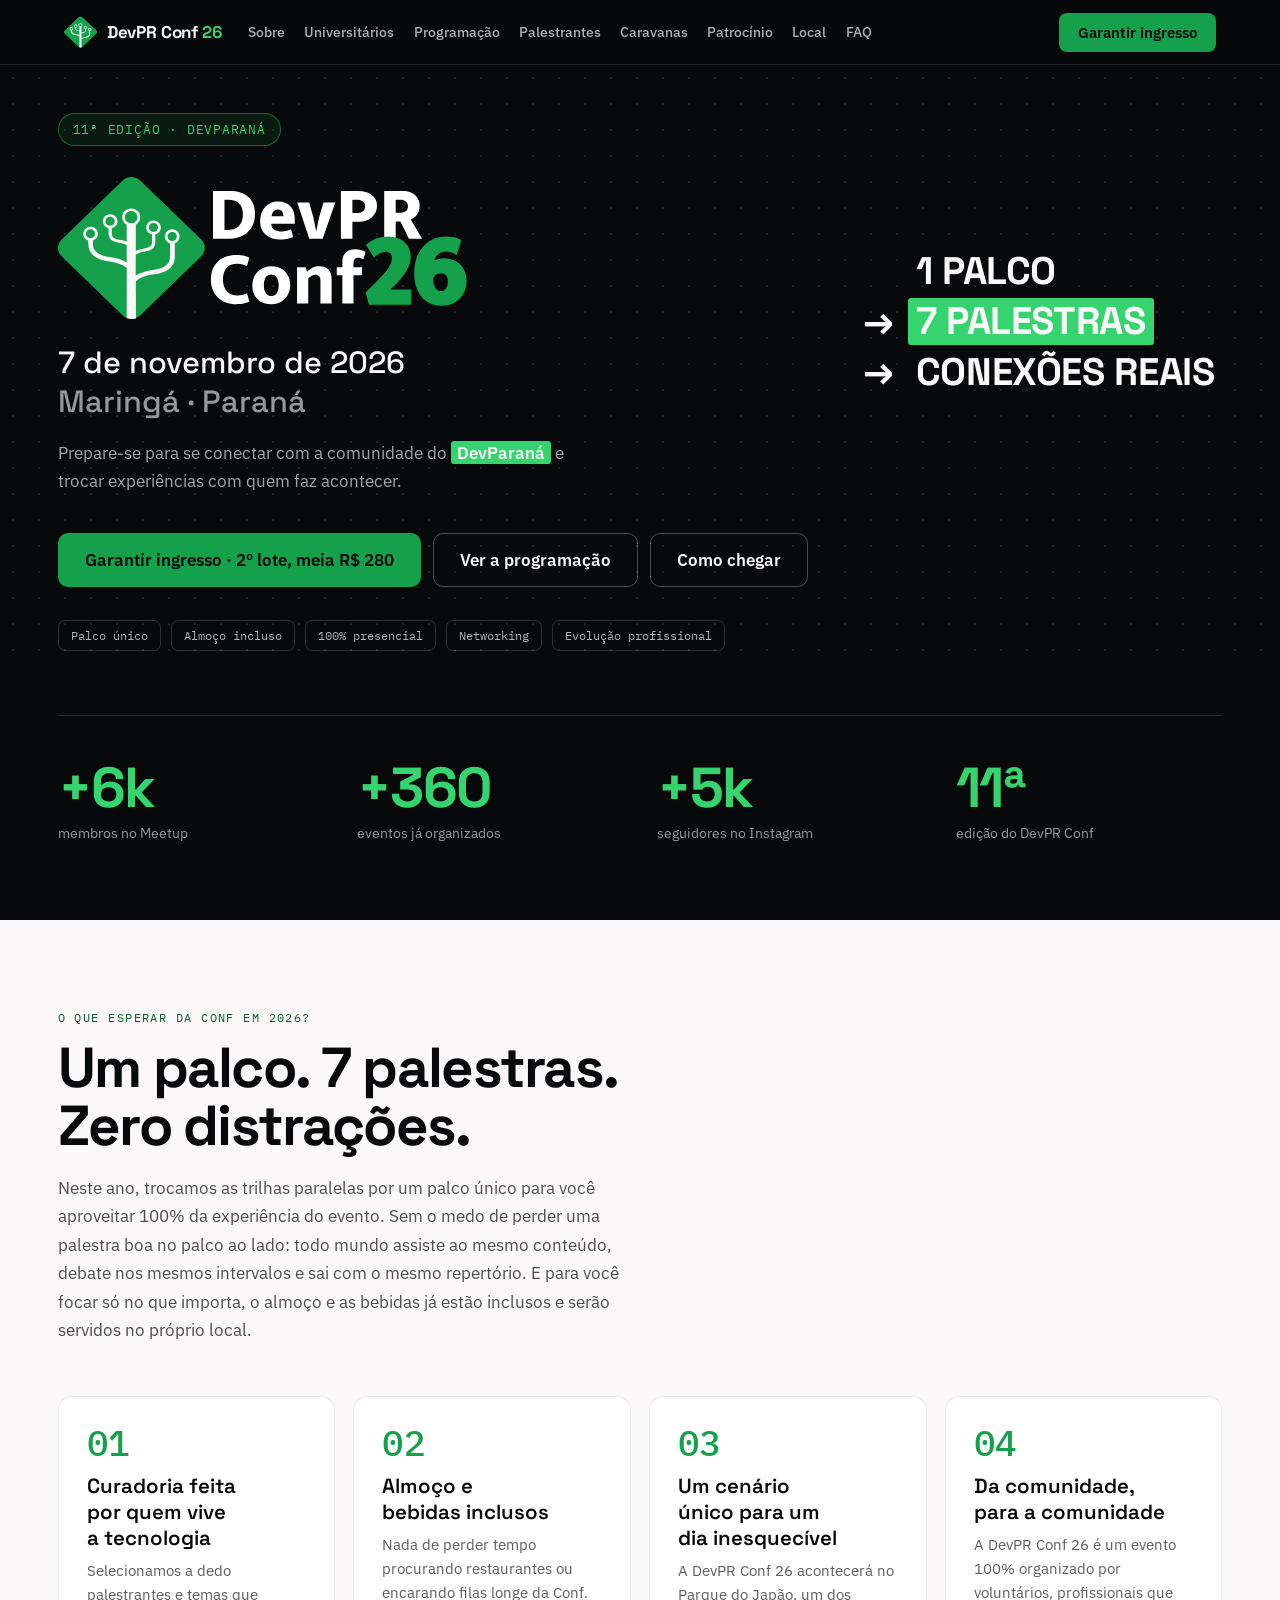
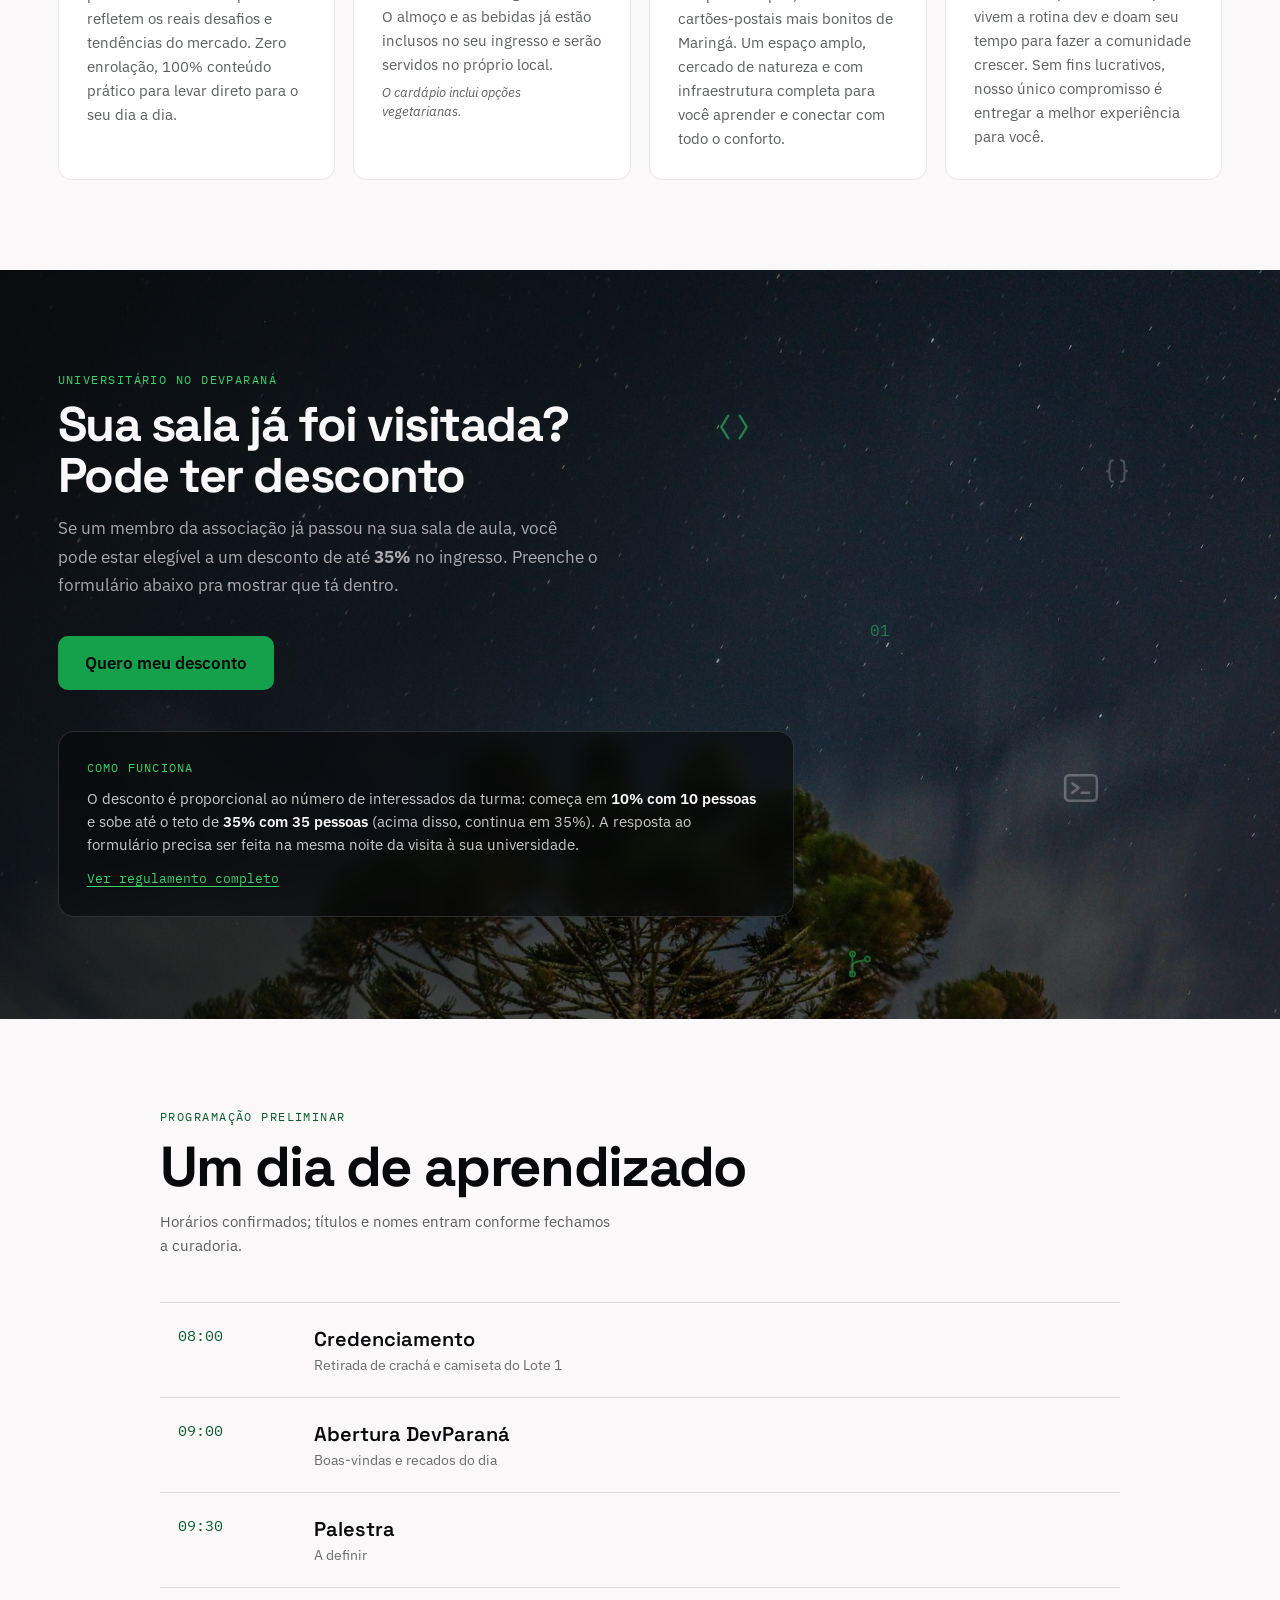
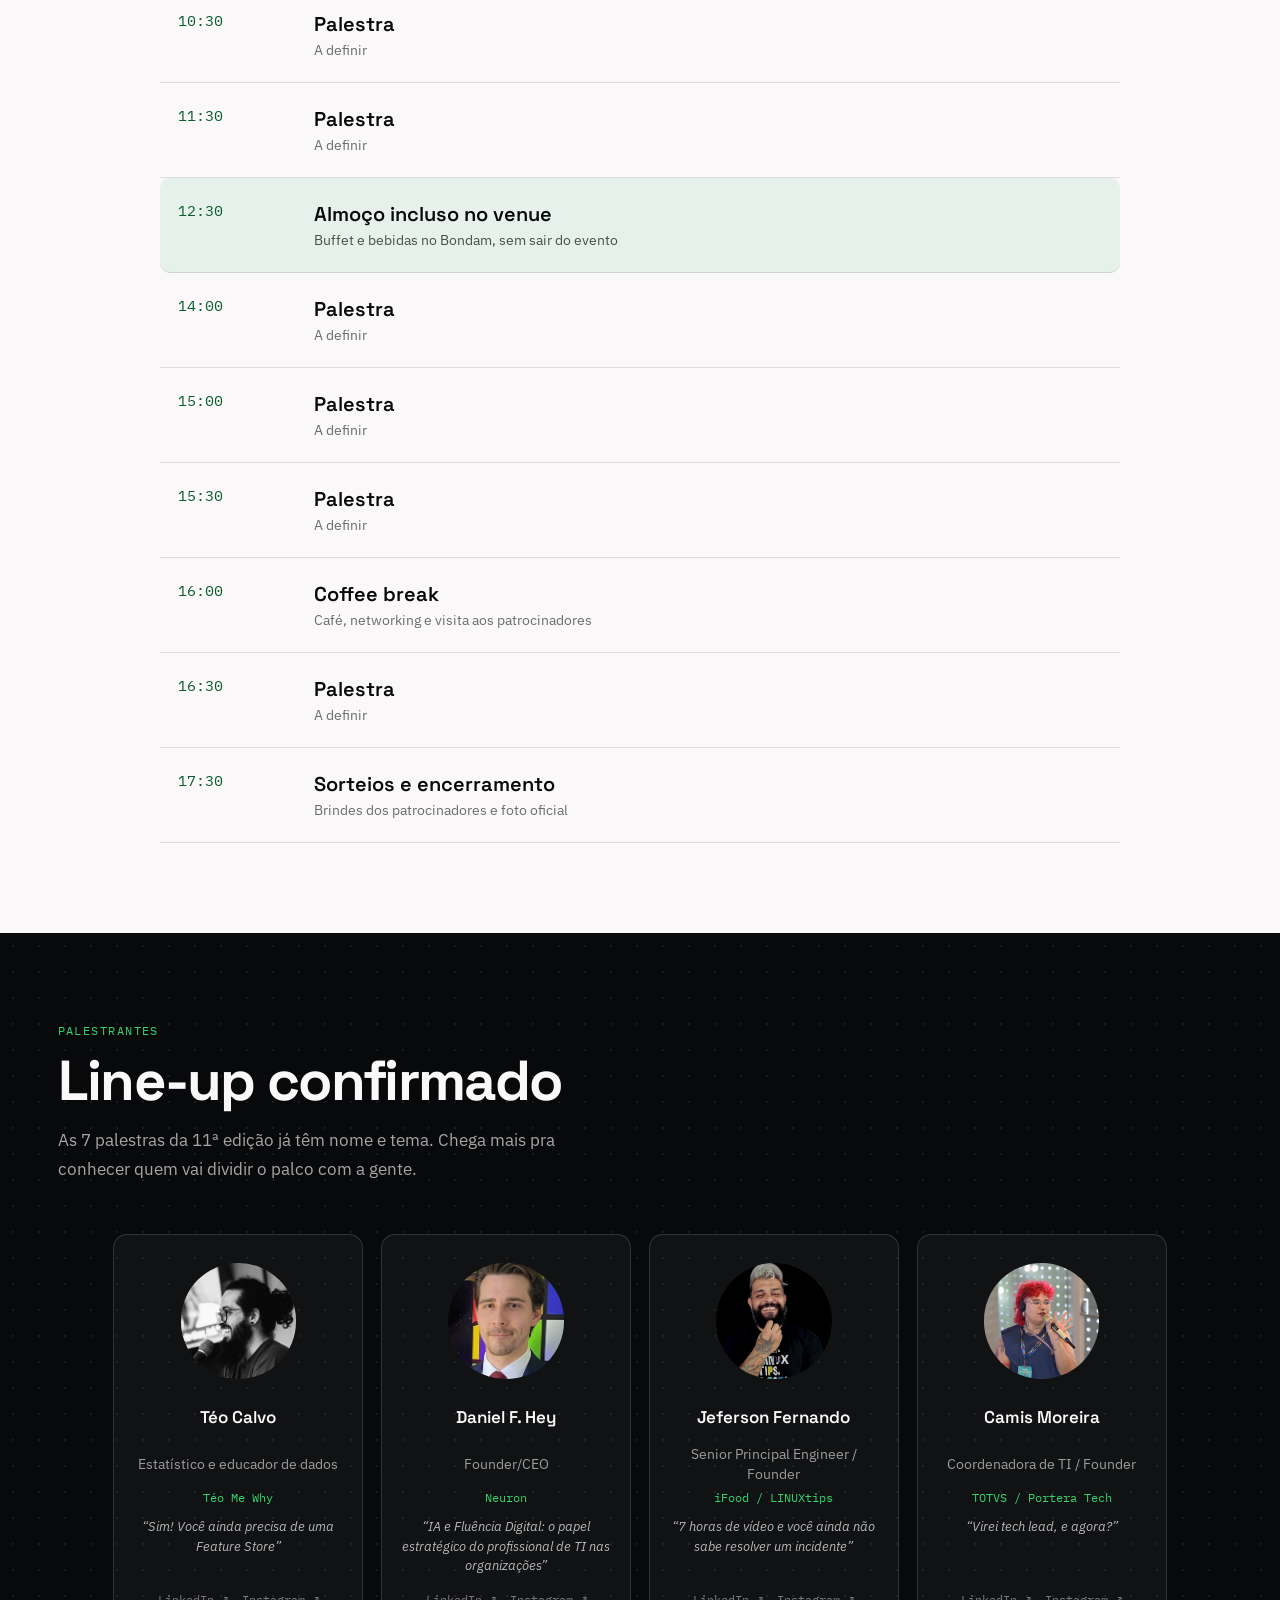
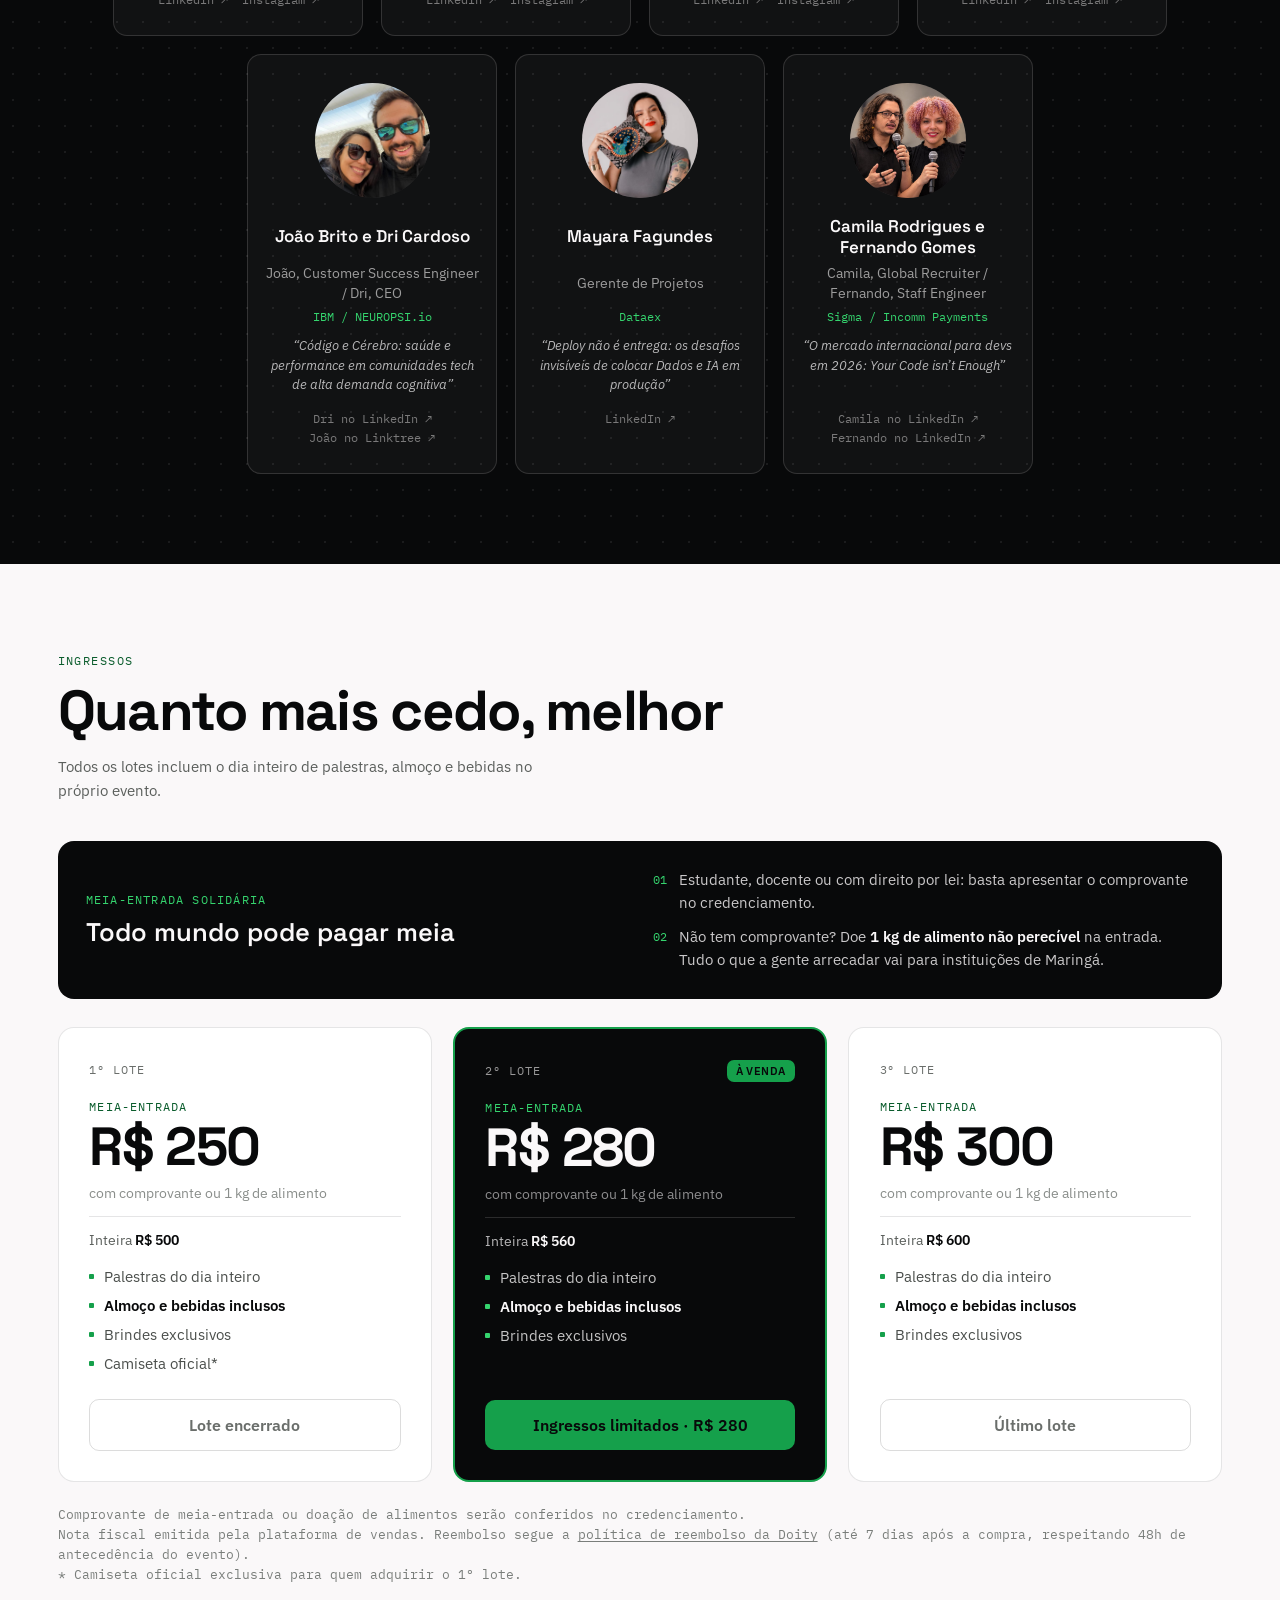
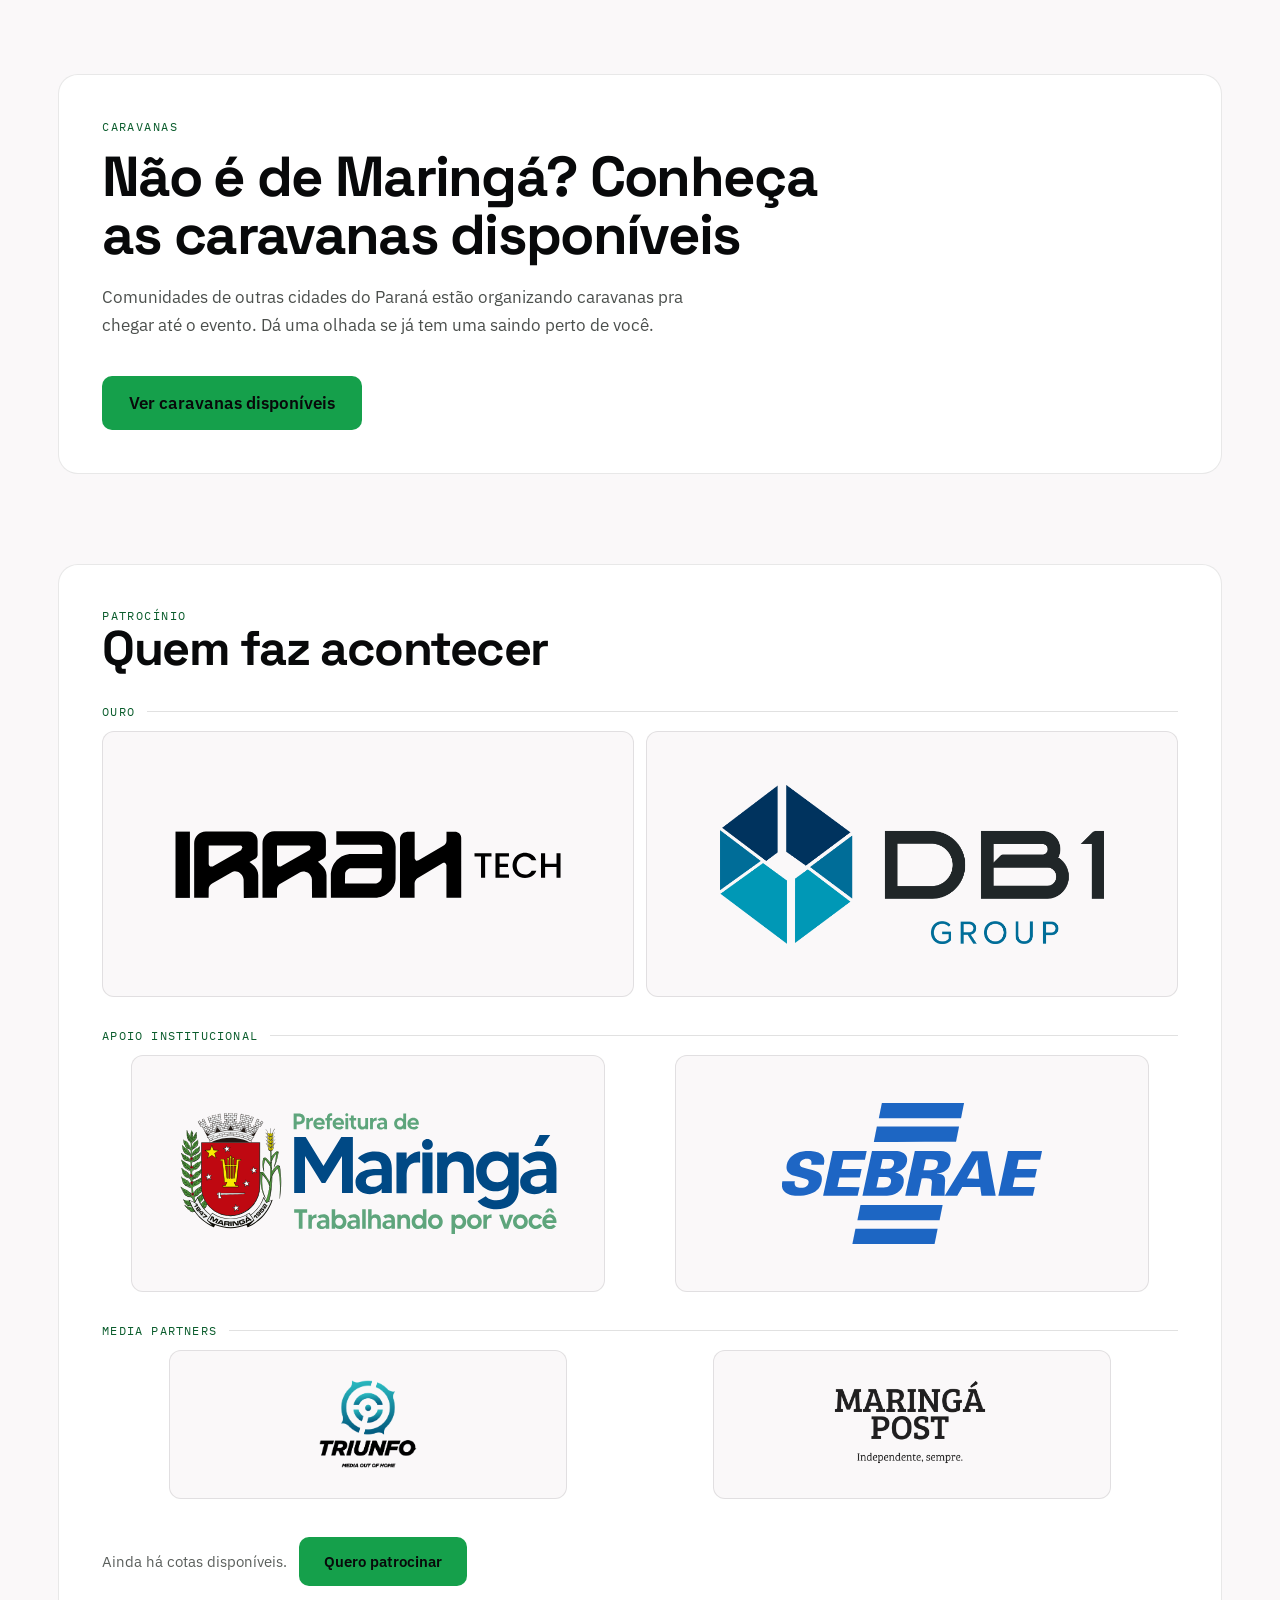
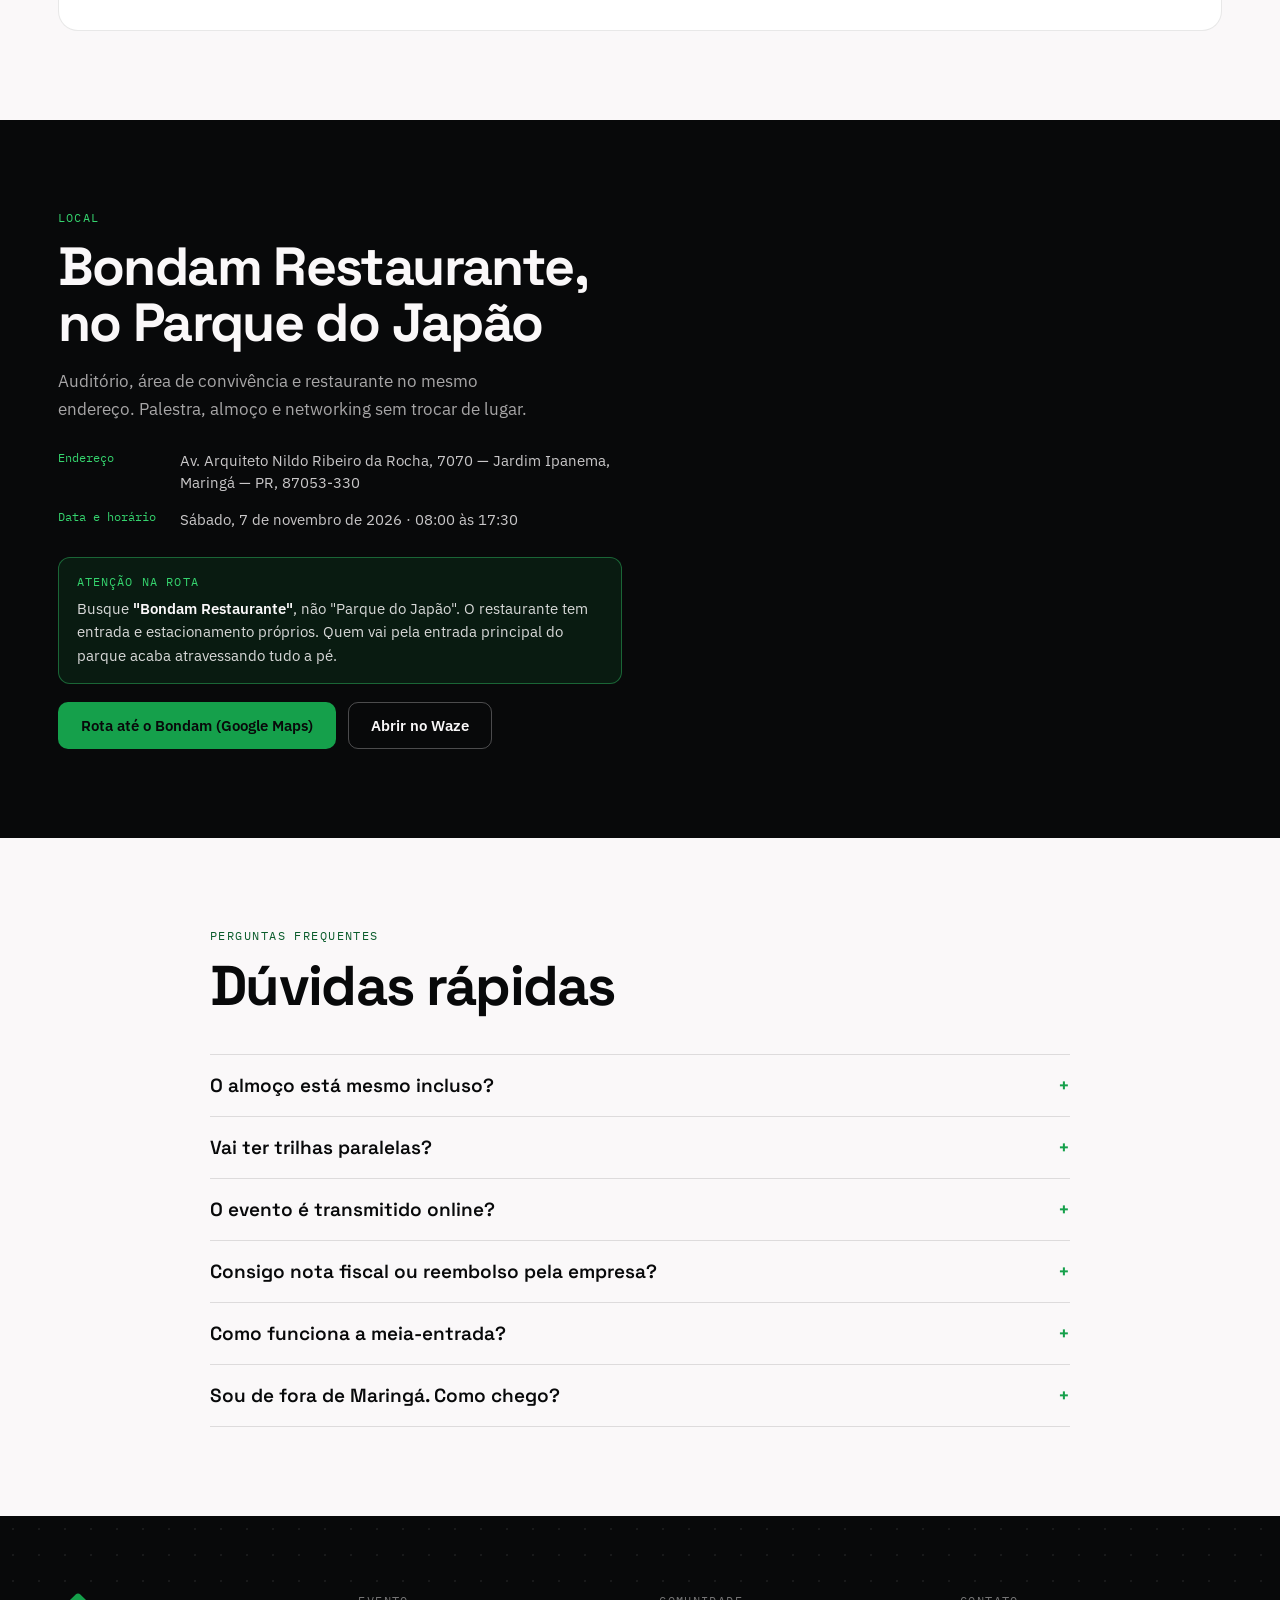
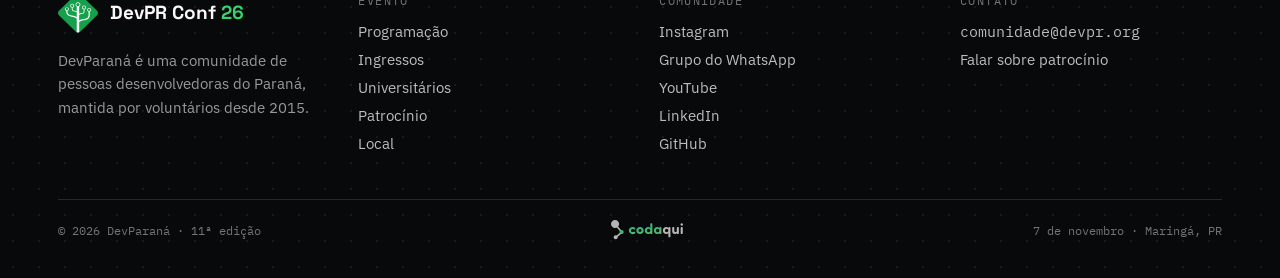
==== commit d080aa8c: "fix: separa nota fiscal e reembolso, linka política da Doity A nota de Ingressos misturava nota fisc" ====
--- a/index.html
+++ b/index.html
@@ -352,7 +352,7 @@
         </div>
       </div>
 
-      <p class="ingressos__note">Comprovante de meia-entrada ou doação de alimentos serão conferidos no credenciamento.<br>Nota fiscal e reembolso seguem a política da plataforma de vendas.<br>* Camiseta oficial exclusiva para quem adquirir o 1º lote.</p>
+      <p class="ingressos__note">Comprovante de meia-entrada ou doação de alimentos serão conferidos no credenciamento.<br>Nota fiscal emitida pela plataforma de vendas. Reembolso segue a <a href="https://ajuda.doity.com.br/pt-br/article/politica-de-reembolso-da-doity-171z7nj/" target="_blank" rel="noopener">política de reembolso da Doity</a> (até 7 dias após a compra, respeitando 48h de antecedência do evento).<br>* Camiseta oficial exclusiva para quem adquirir o 1º lote.</p>
     </div>
   </section>
 
--- a/css/tokens.css
+++ b/css/tokens.css
@@ -85,6 +85,7 @@
   --column-gap: clamp(20px, 2.6vw, 44px);
   --card-padding: clamp(20px, 2.2vw, 32px);
   --header-padding: 12px clamp(16px, 3.4vw, 48px);
+  --header-height: 69px;
 
   /* Raio */
   --radius-control: 10px;
@@ -101,3 +102,9 @@
   /* Breakpoint principal (referência para media queries) */
   --breakpoint-mobile: 900px;
 }
+
+@media (min-width: 1020px) {
+  :root {
+    --header-height: 65px;
+  }
+}
--- a/css/base.css
+++ b/css/base.css
@@ -5,7 +5,7 @@
 
 html {
   scroll-behavior: smooth;
-  scroll-padding-top: 92px;
+  scroll-padding-top: var(--header-height);
   -webkit-text-size-adjust: 100%;
 }
 
--- a/css/header.css
+++ b/css/header.css
@@ -10,6 +10,8 @@
 }
 
 .header__bar {
+  /* A borda do header completa a altura usada no scroll das âncoras. */
+  height: calc(var(--header-height) - 1px);
   max-width: var(--content-max-width);
   margin: 0 auto;
   padding: var(--header-padding);
--- a/css/ingressos.css
+++ b/css/ingressos.css
@@ -276,3 +276,13 @@
   color: var(--color-text-faint-2);
   margin: 22px 0 0;
 }
+
+.ingressos__note a {
+  color: inherit;
+  text-decoration: underline;
+  text-underline-offset: 2px;
+}
+
+.ingressos__note a:hover {
+  color: var(--color-text-body);
+}
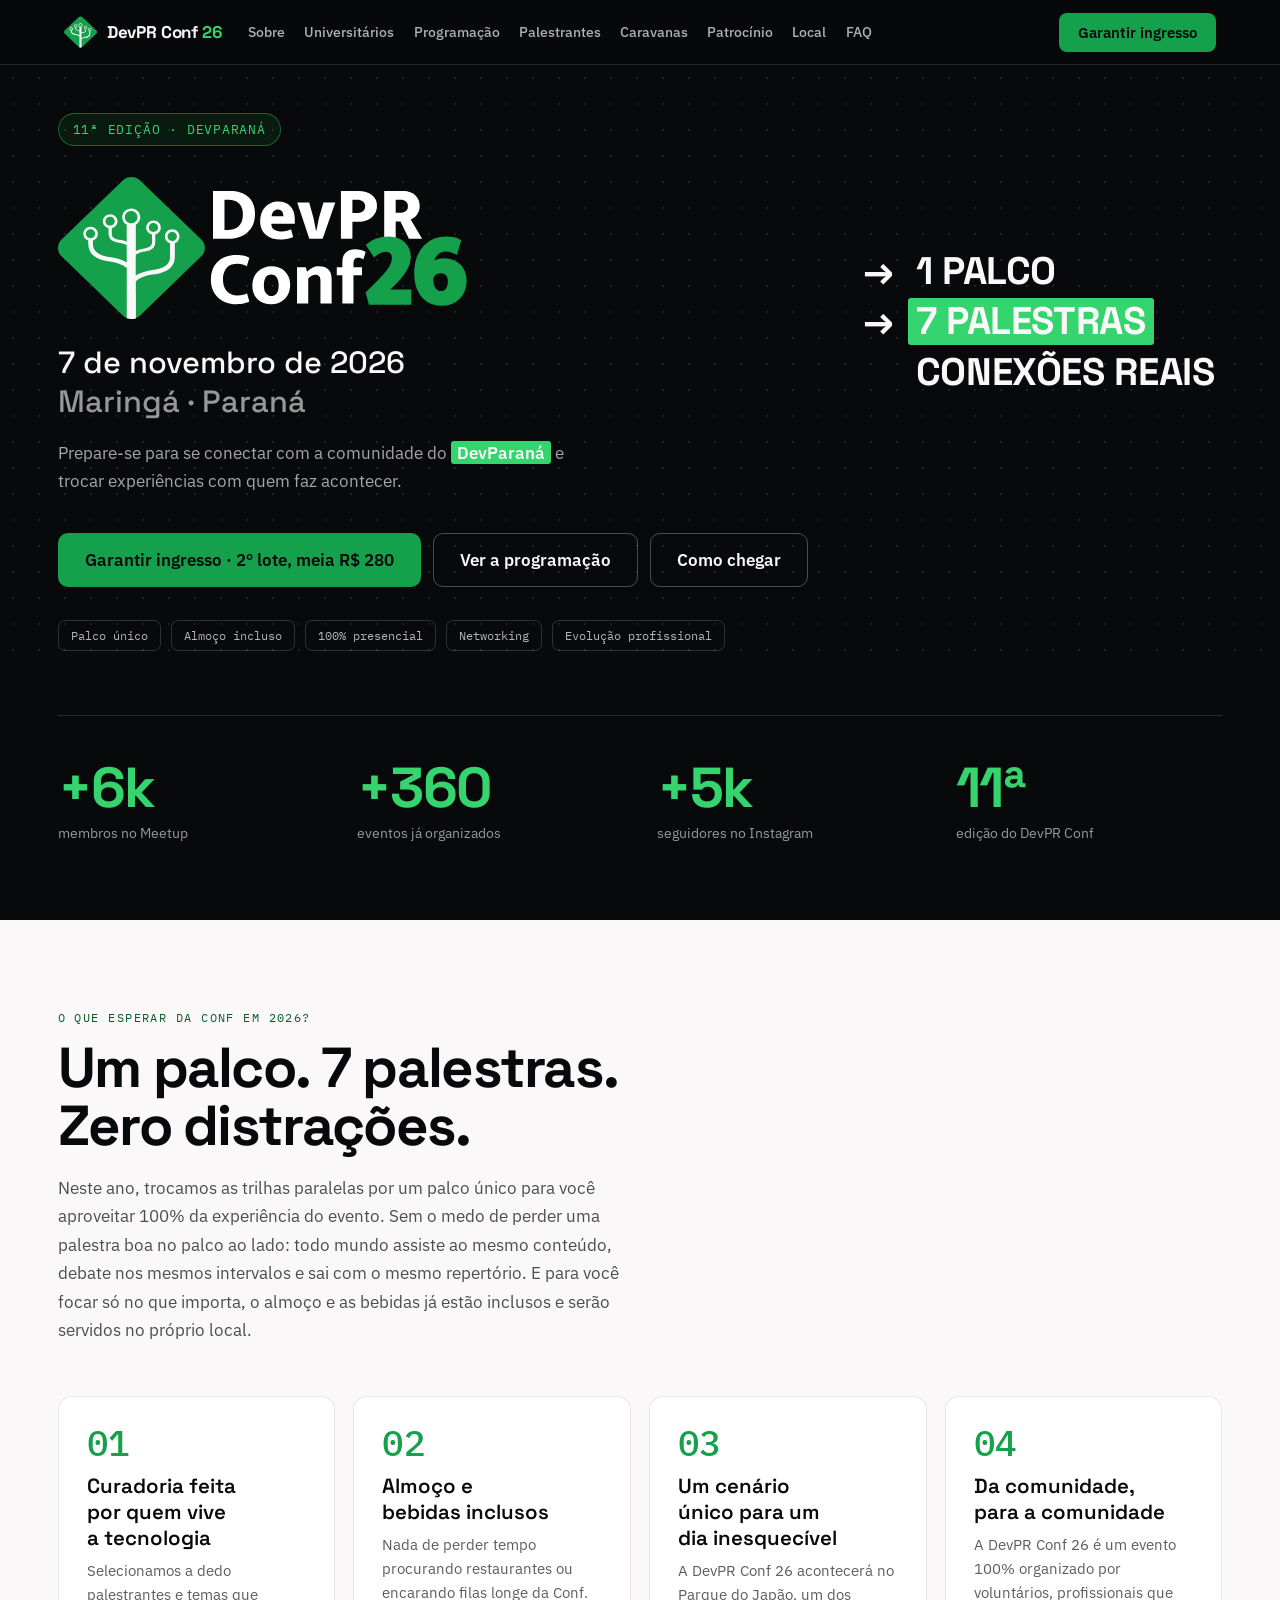
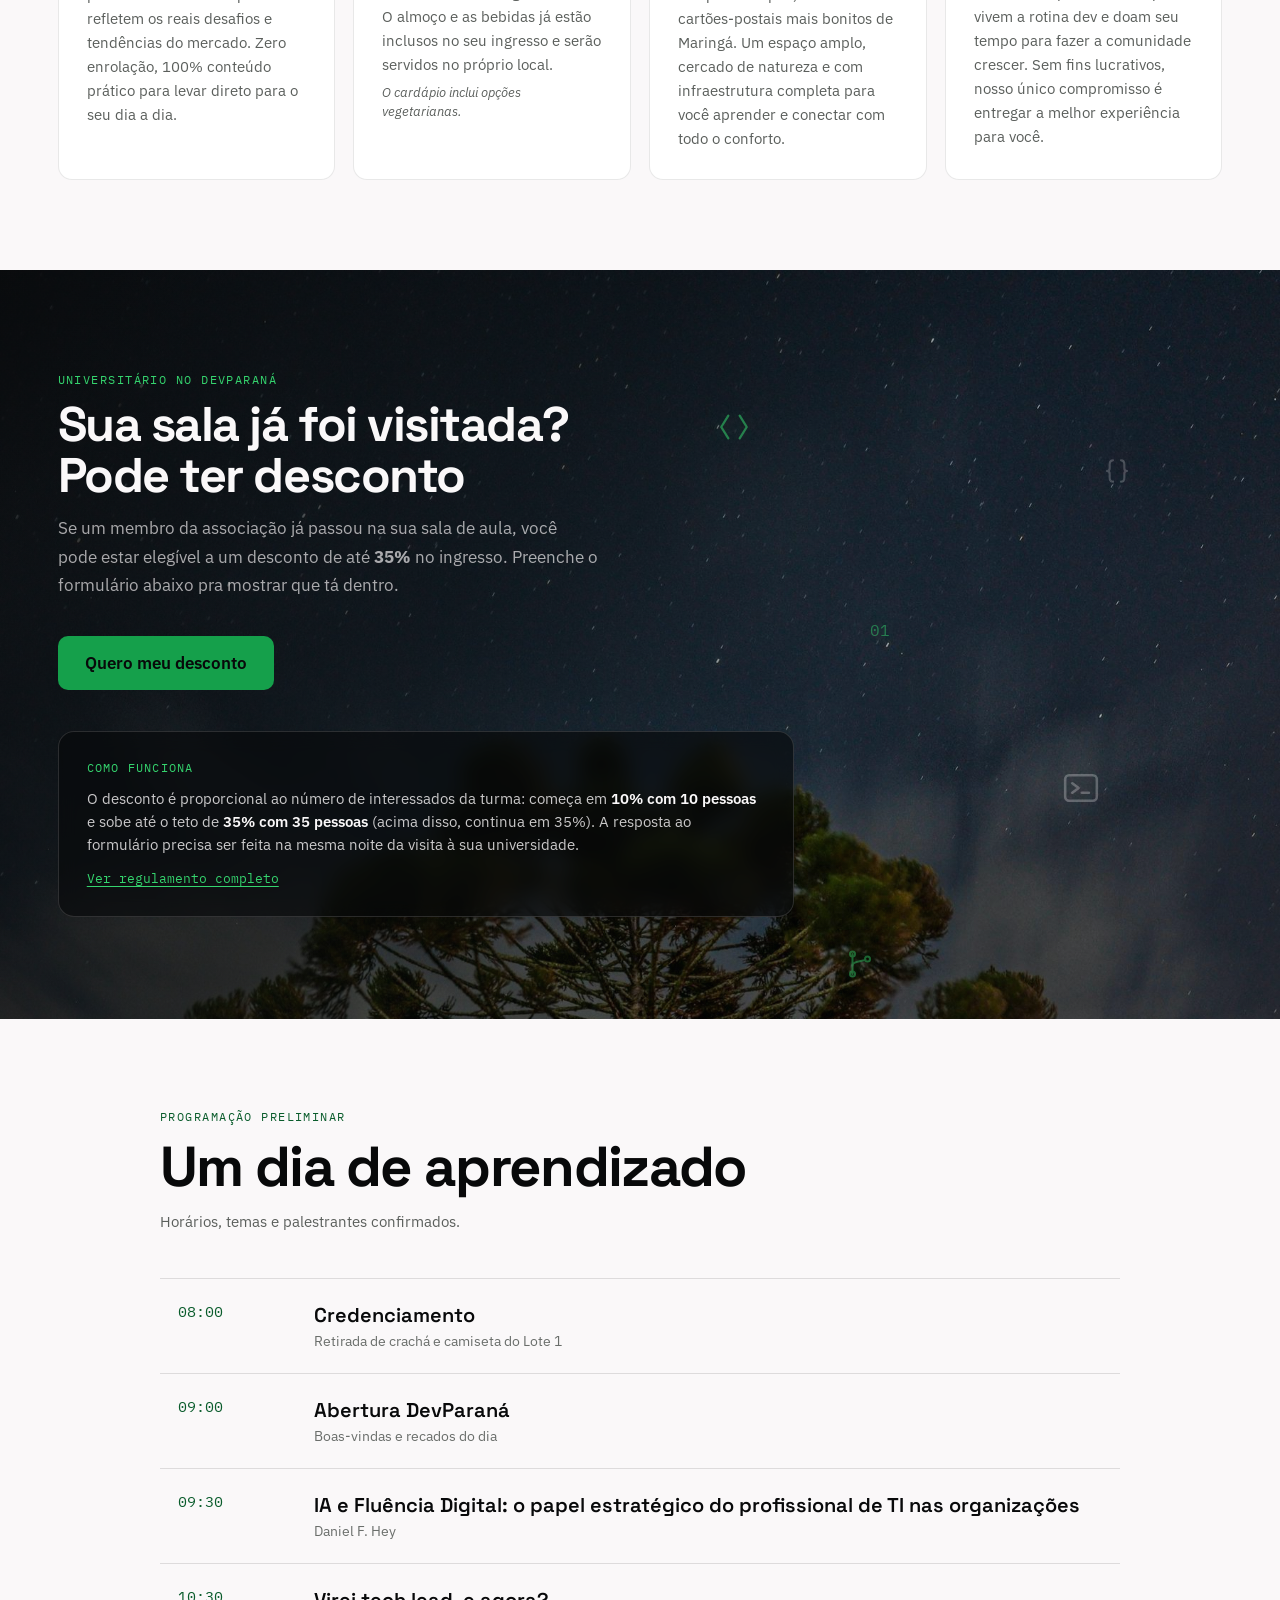
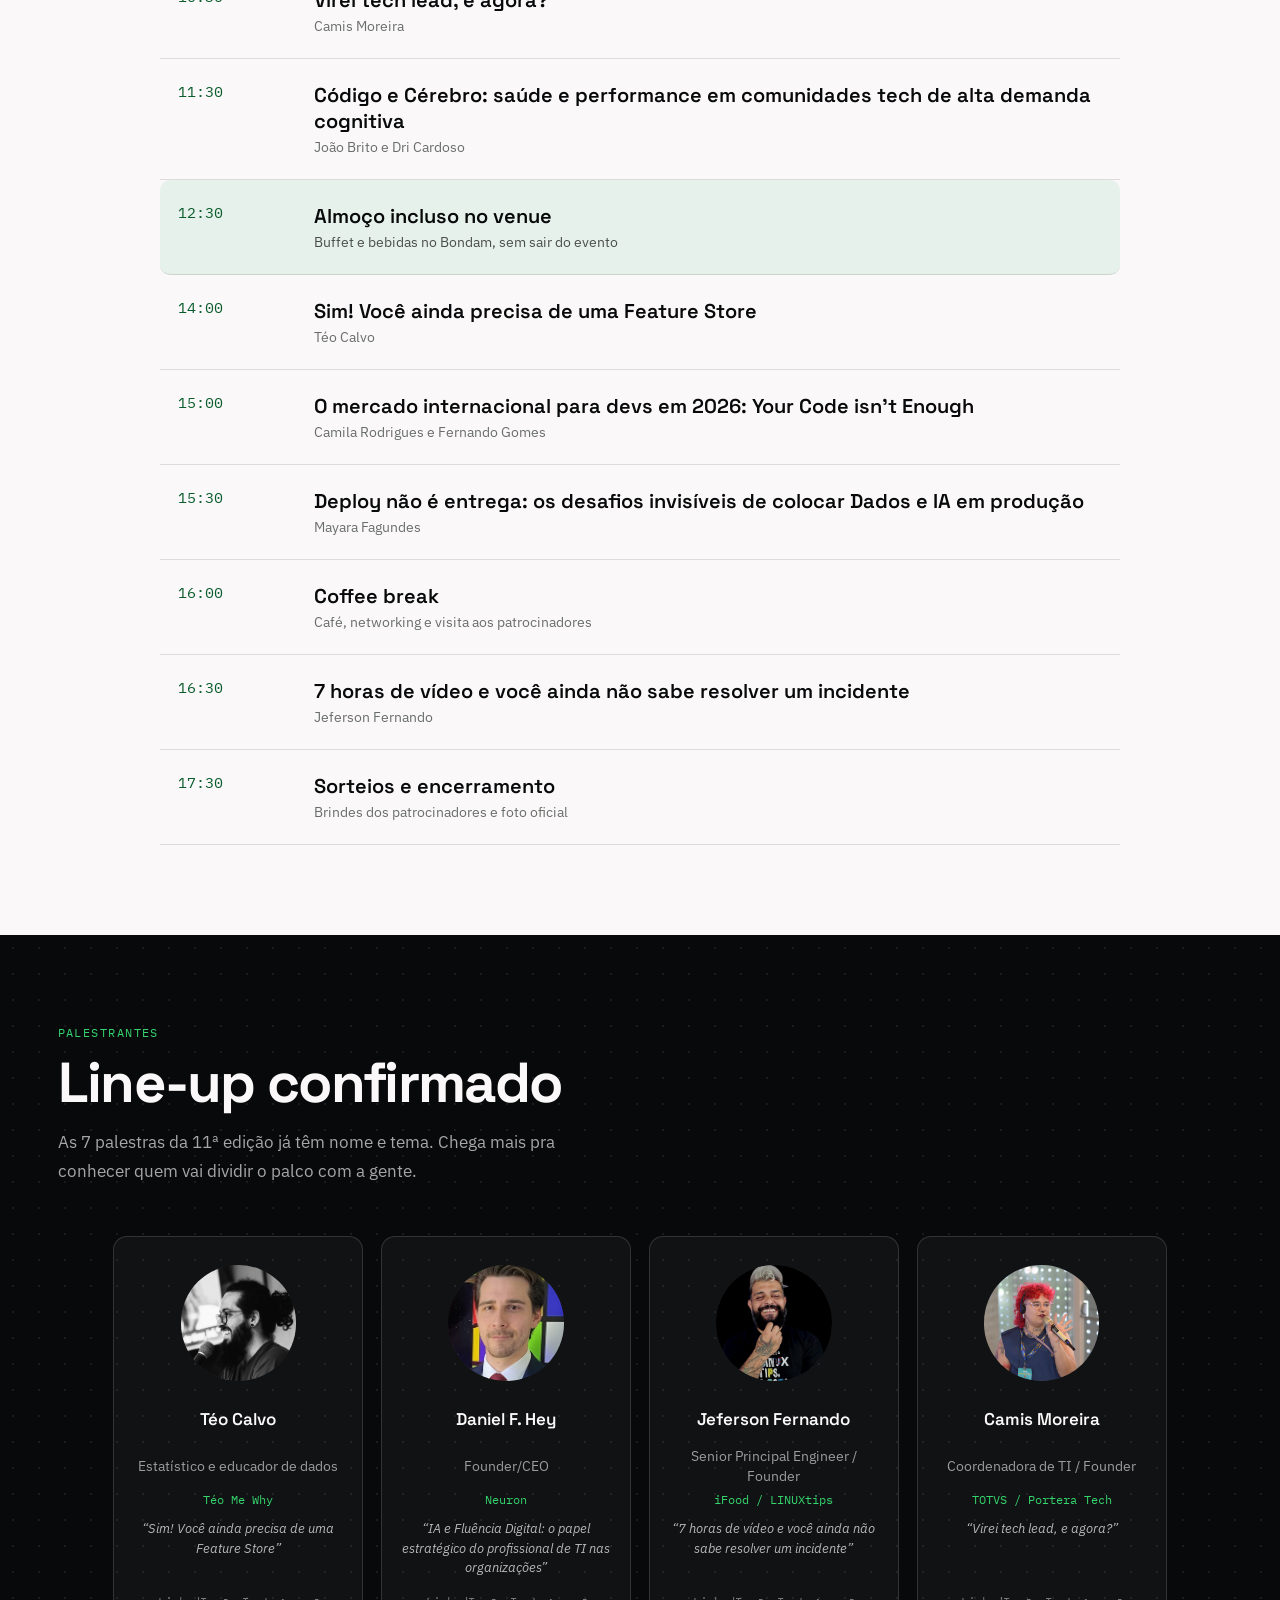
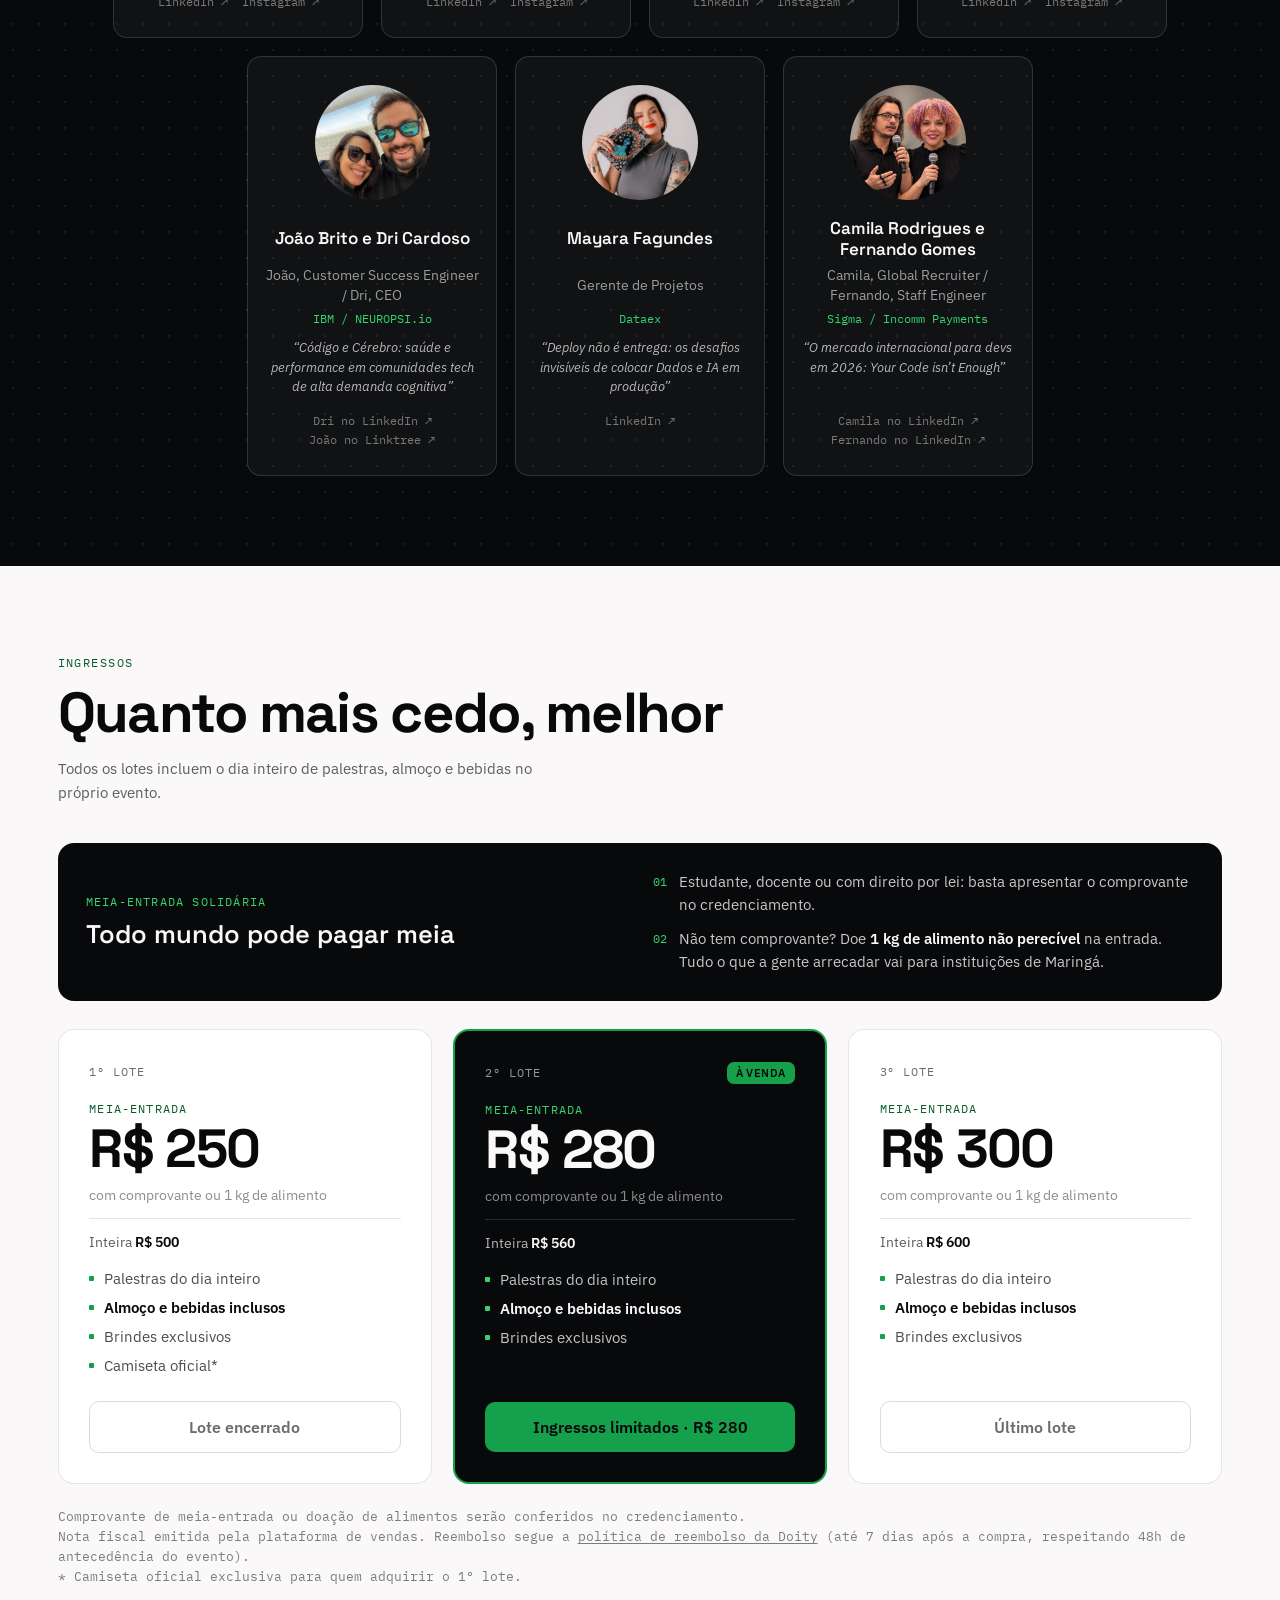
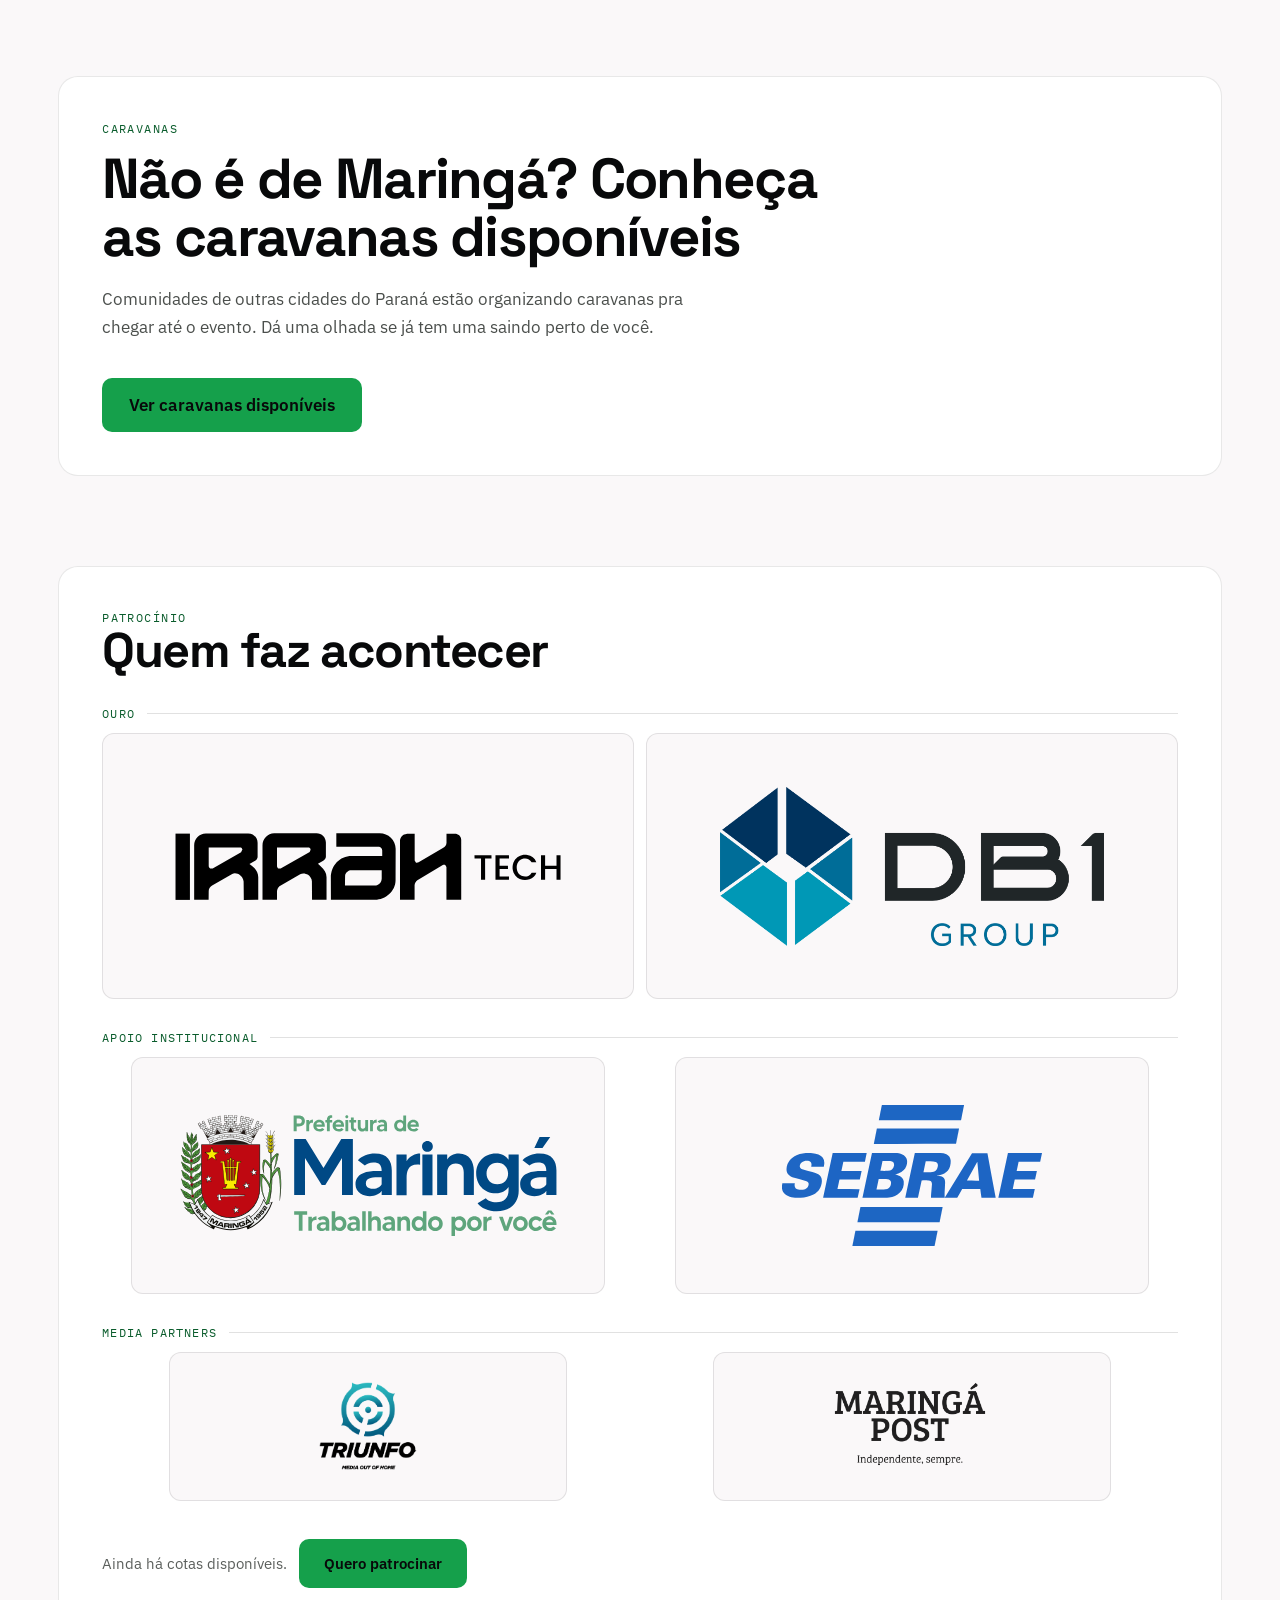
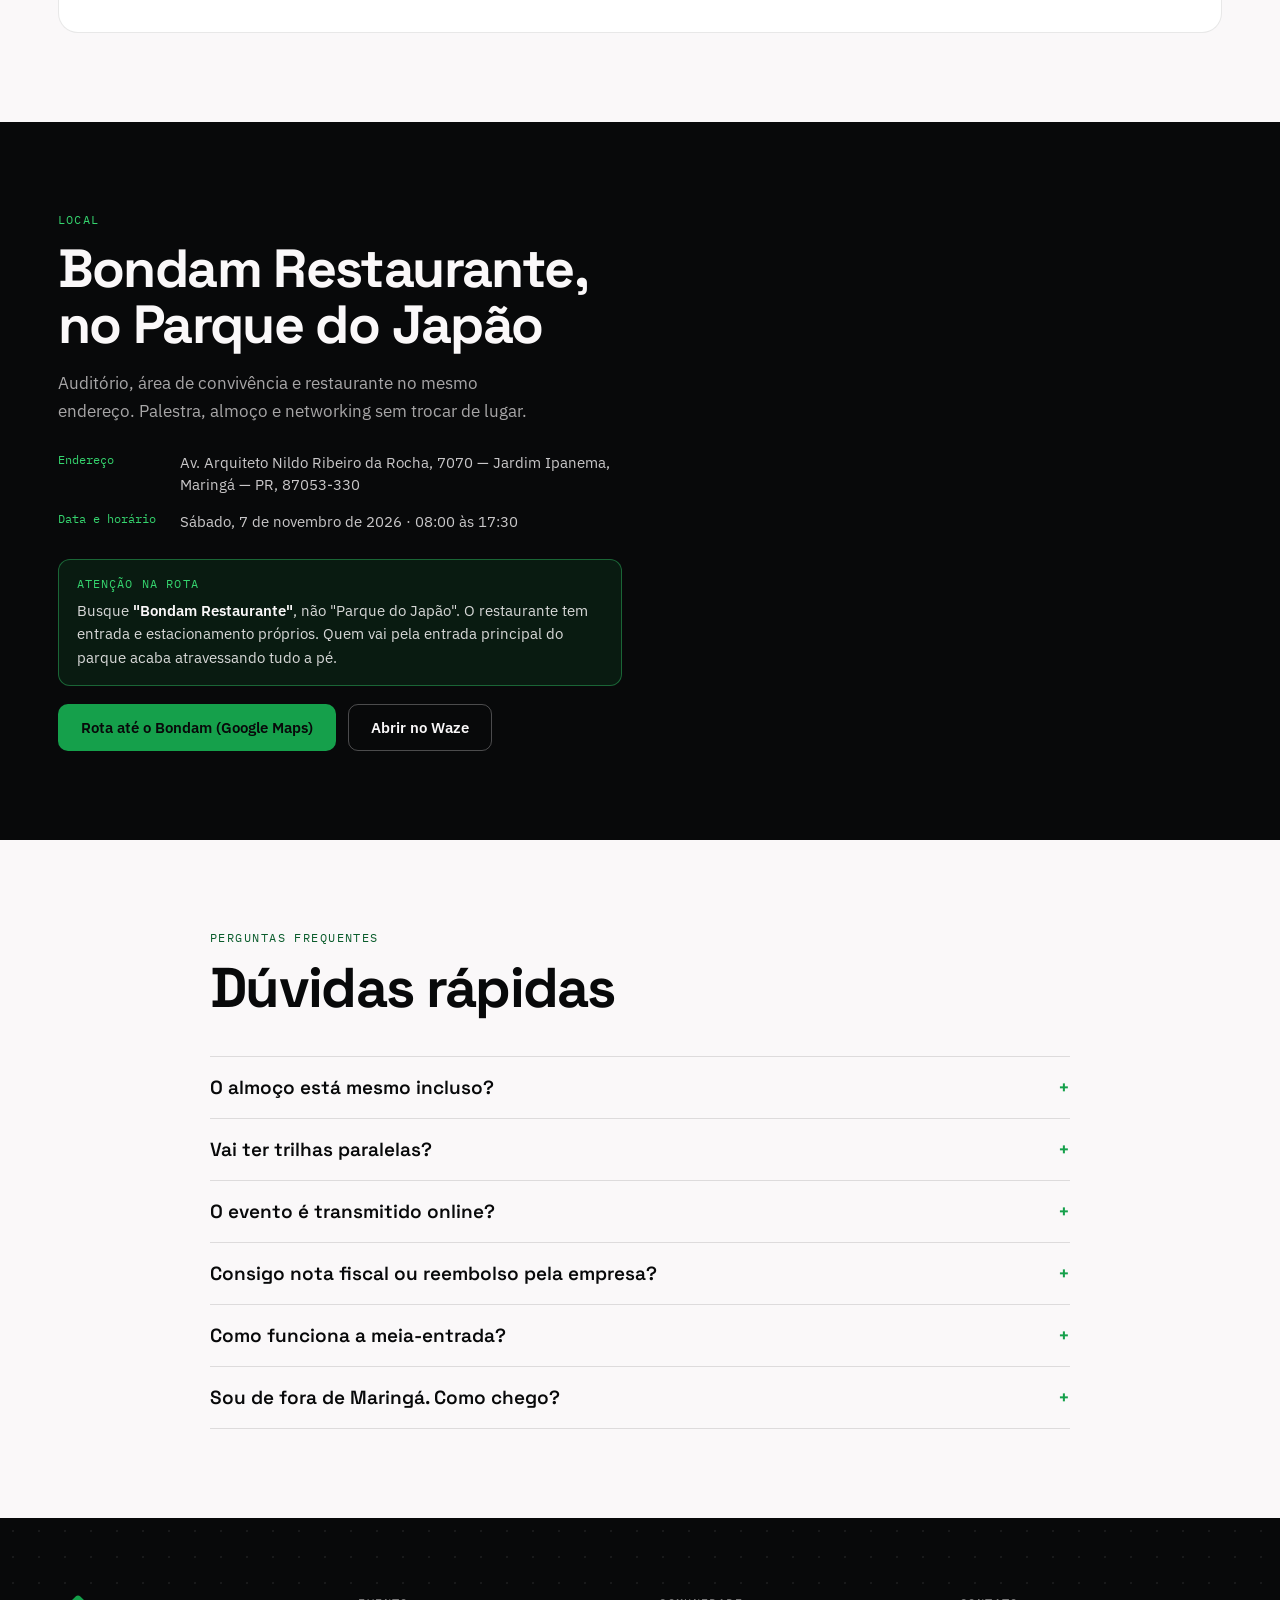
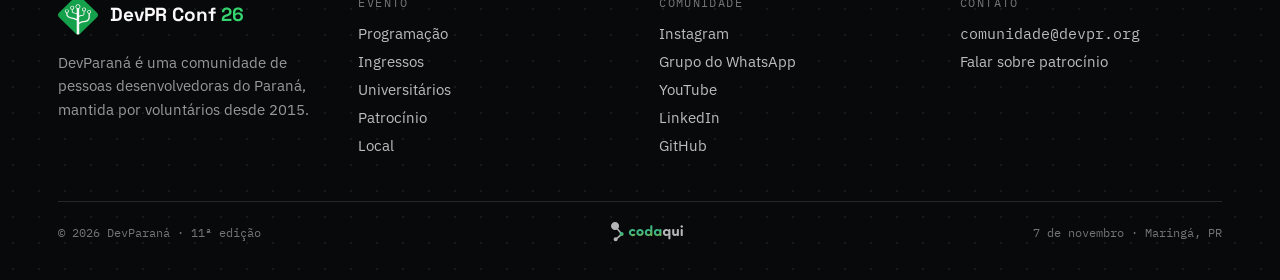
==== commit 4bcddb64: "Preenche a programação com os palestrantes e ajusta patrocinadores no mobile Programação: os 7 slots" ====
--- a/index.html
+++ b/index.html
@@ -256,7 +256,7 @@
     <div class="programacao__inner">
       <div class="eyebrow">Programação preliminar</div>
       <h2 class="section-heading">Um dia de aprendizado</h2>
-      <p class="programacao__lead">Horários confirmados; títulos e nomes entram conforme fechamos a curadoria.</p>
+      <p class="programacao__lead">Horários, temas e palestrantes confirmados.</p>
 
       <!-- Preenchido via JS (js/main.js) a partir de data/schedule.json -->
       <div class="programacao__list"></div>
--- a/css/patrocinio.css
+++ b/css/patrocinio.css
@@ -154,10 +154,10 @@
   grid-template-columns: repeat(auto-fit, minmax(150px, 1fr));
 }
 
-.patrocinio__slots--prata {
-  grid-template-columns: repeat(auto-fit, minmax(140px, 1fr));
-}
-
+/* Prata, Apoio institucional e Media Partners: duas por linha em qualquer
+   largura (inclusive celular), sempre menores que Ouro (~49% da linha):
+   Ouro > Prata (46%) > Apoio (44%) > Media Partners (37%). */
+.patrocinio__slots--prata,
 .patrocinio__slots--apoio-institucional,
 .patrocinio__slots--media-partner {
   display: flex;
@@ -181,7 +181,8 @@
 }
 
 .patrocinio__slots--prata .patrocinio__slot {
-  aspect-ratio: 16 / 9;
+  flex: 0 1 46%;
+  aspect-ratio: 16 / 8;
   border: 1px dashed var(--on-light-18);
 }
 
@@ -260,24 +261,10 @@
 }
 
 @media (max-width: 759px) {
-  /* Lado a lado, os cards de apoio institucional/media partner ficavam pequenos
-     demais; empilha e mantém a mesma proporção (85% da largura) do desktop. */
-  .patrocinio__slots--apoio-institucional,
-  .patrocinio__slots--media-partner {
-    flex-direction: column;
-    align-items: center;
+  /* Cards menores no celular: deixa a logo ocupar mais do card. */
+  .patrocinio__slots--apoio-institucional .patrocinio__slot--filled img,
+  .patrocinio__slots--media-partner .patrocinio__slot--filled img {
+    max-width: 88%;
+    max-height: 76%;
   }
-
-  .patrocinio__slots--apoio-institucional .patrocinio__slot,
-  .patrocinio__slots--media-partner .patrocinio__slot {
-    flex-basis: auto;
-  }
-
-  .patrocinio__slots--apoio-institucional .patrocinio__slot {
-    width: 85%;
-  }
-
-  .patrocinio__slots--media-partner .patrocinio__slot {
-    width: 72%;
-  }
-}
+}
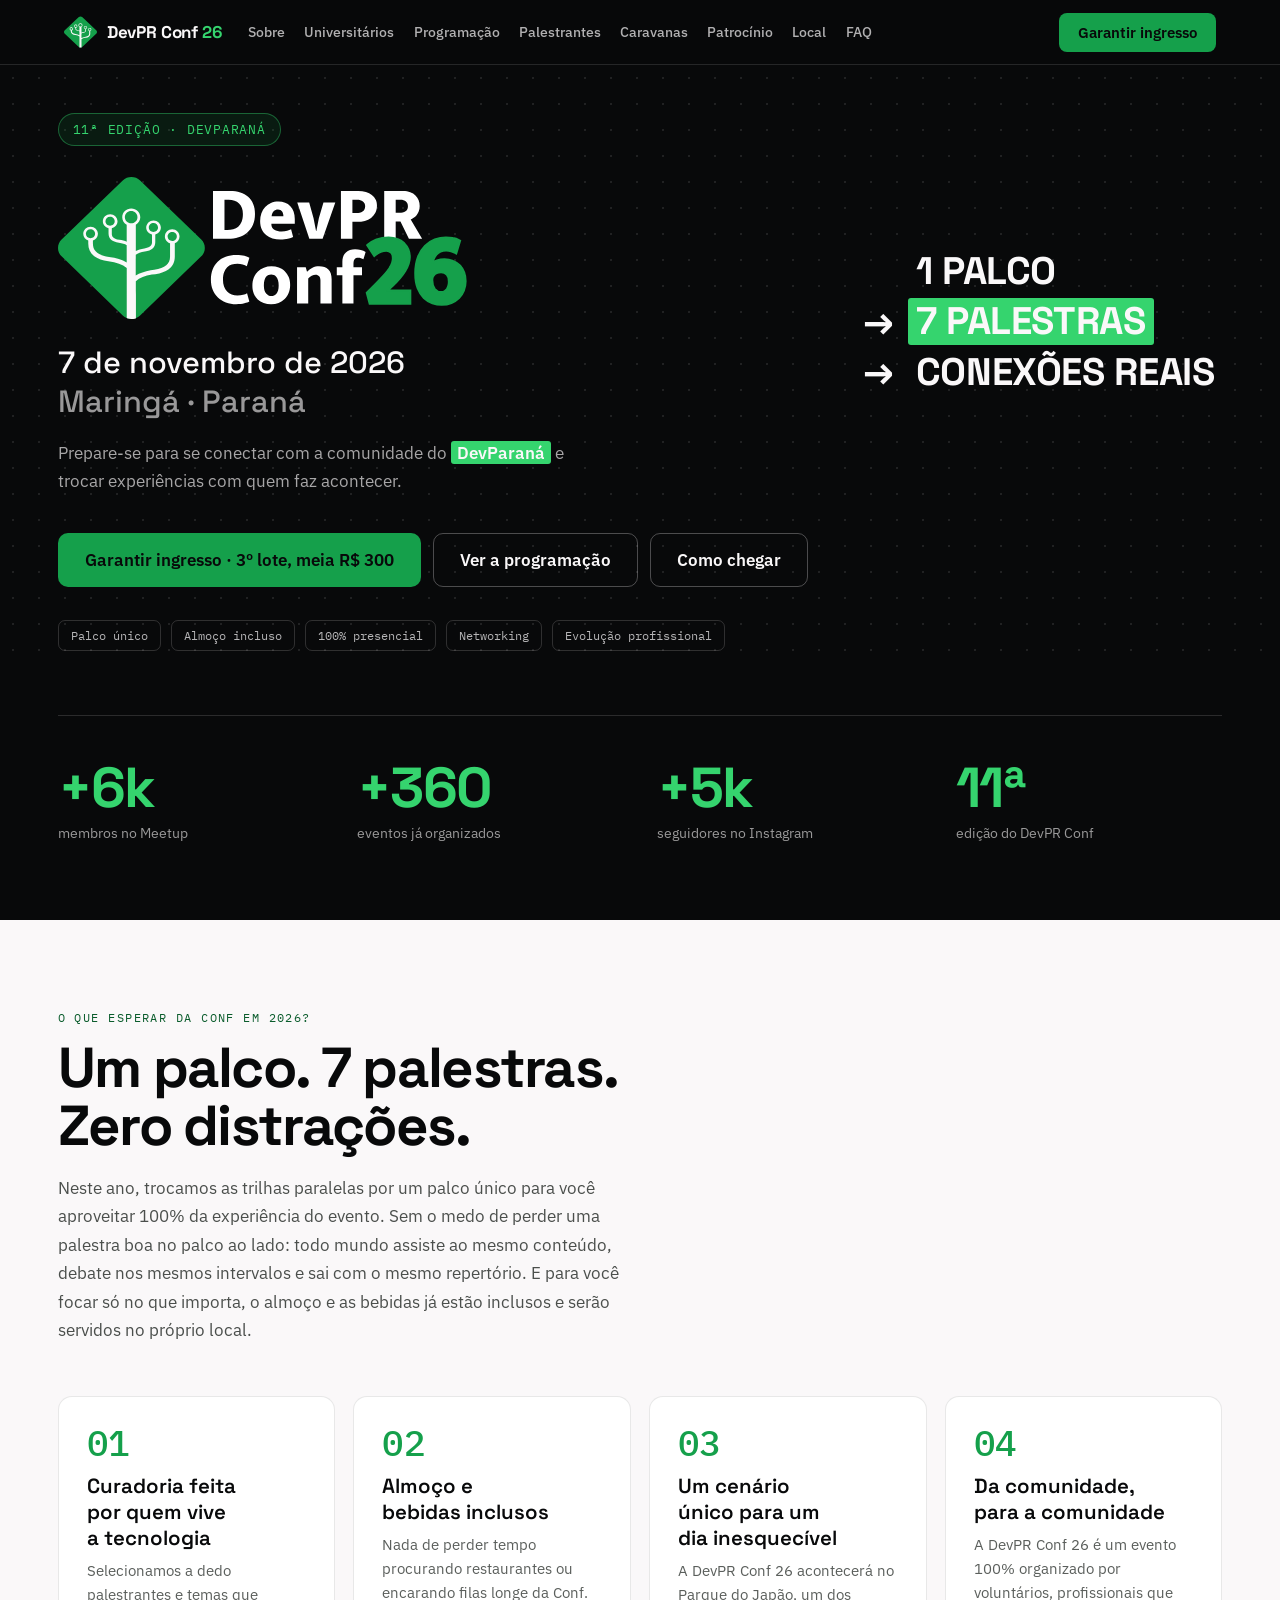
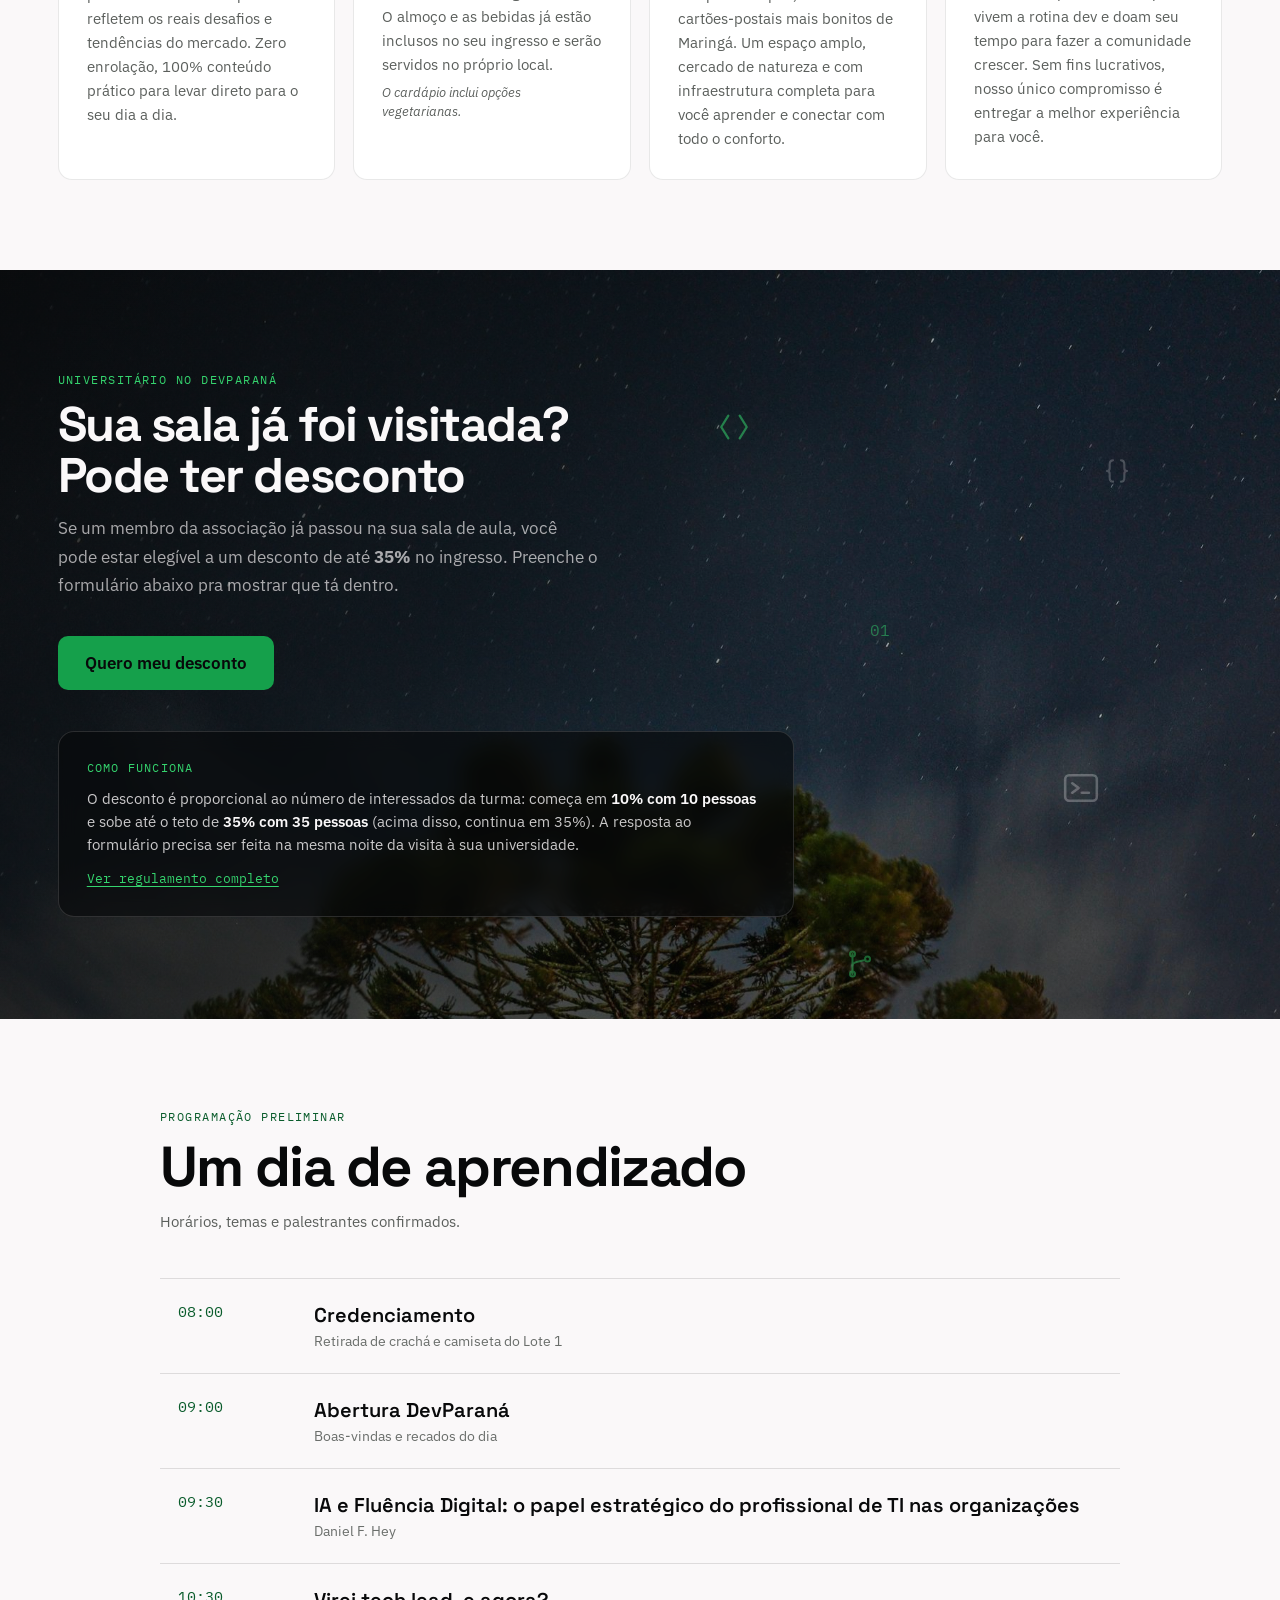
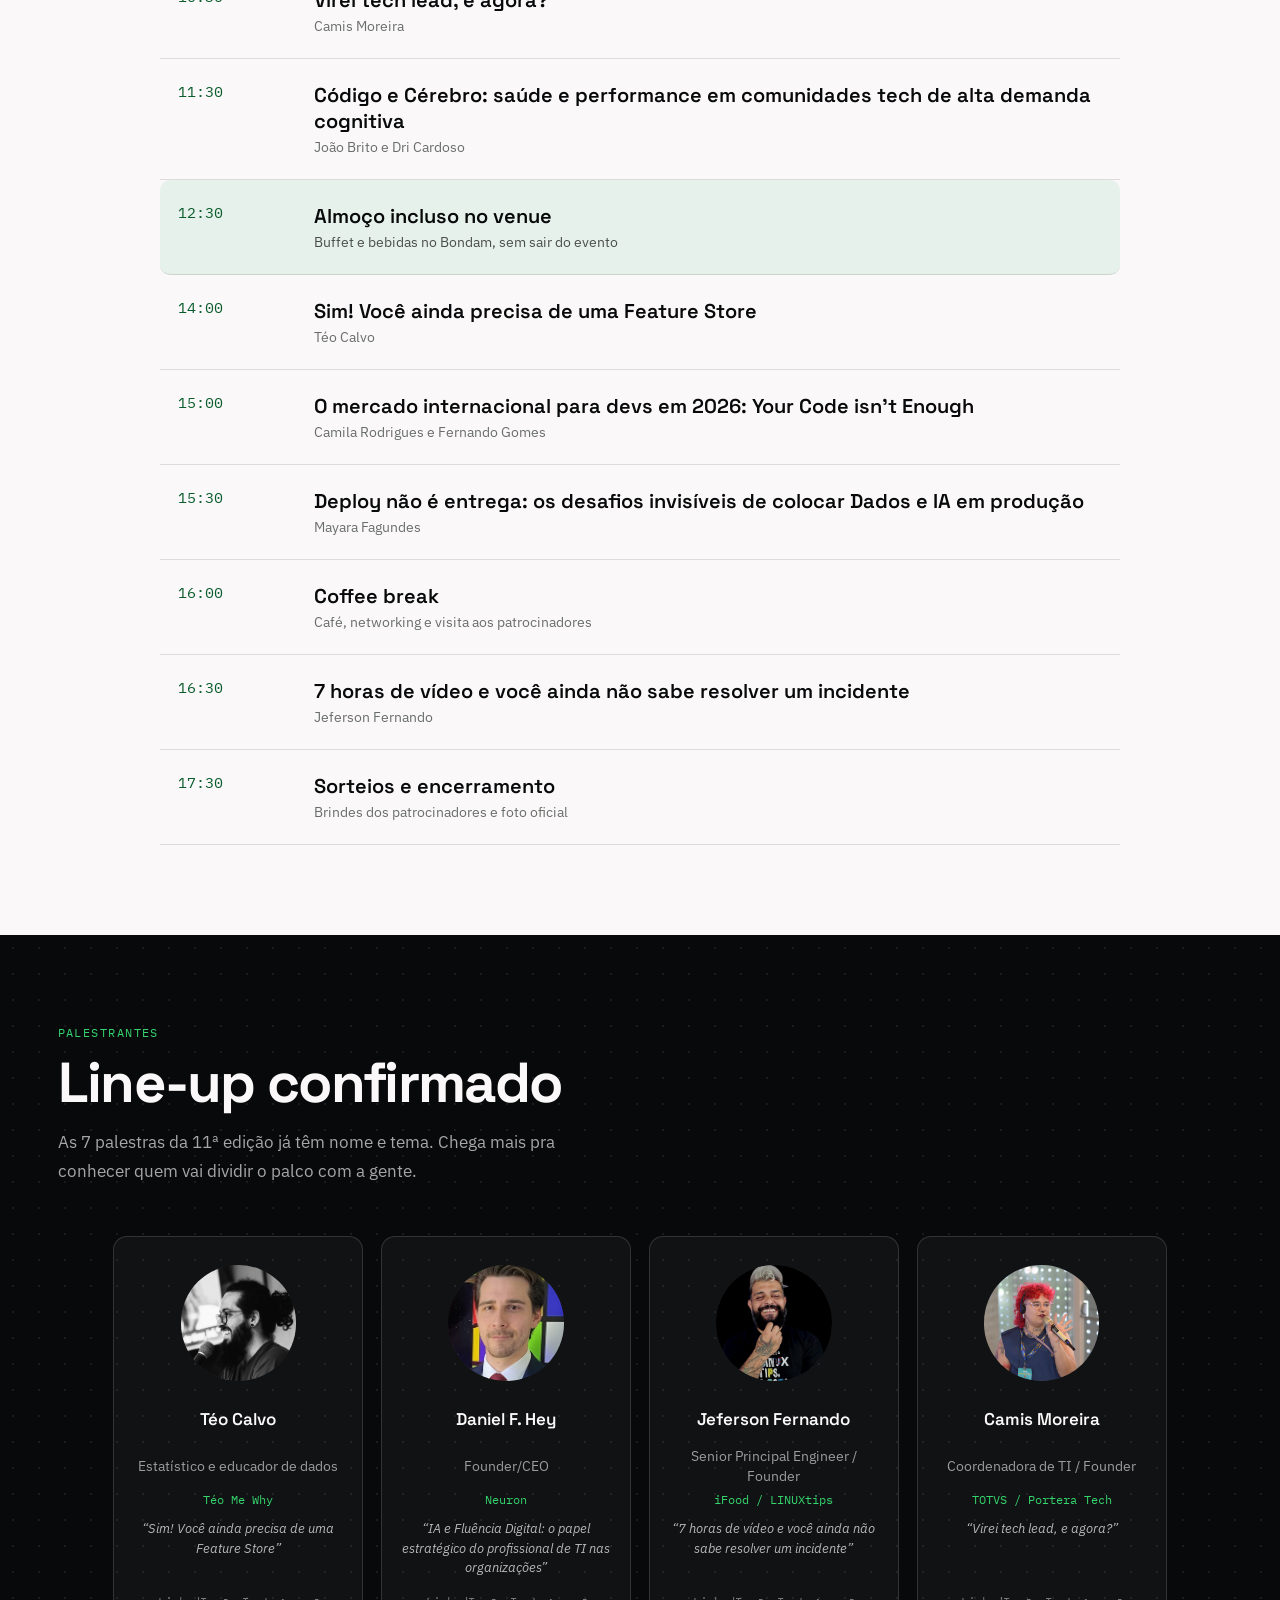
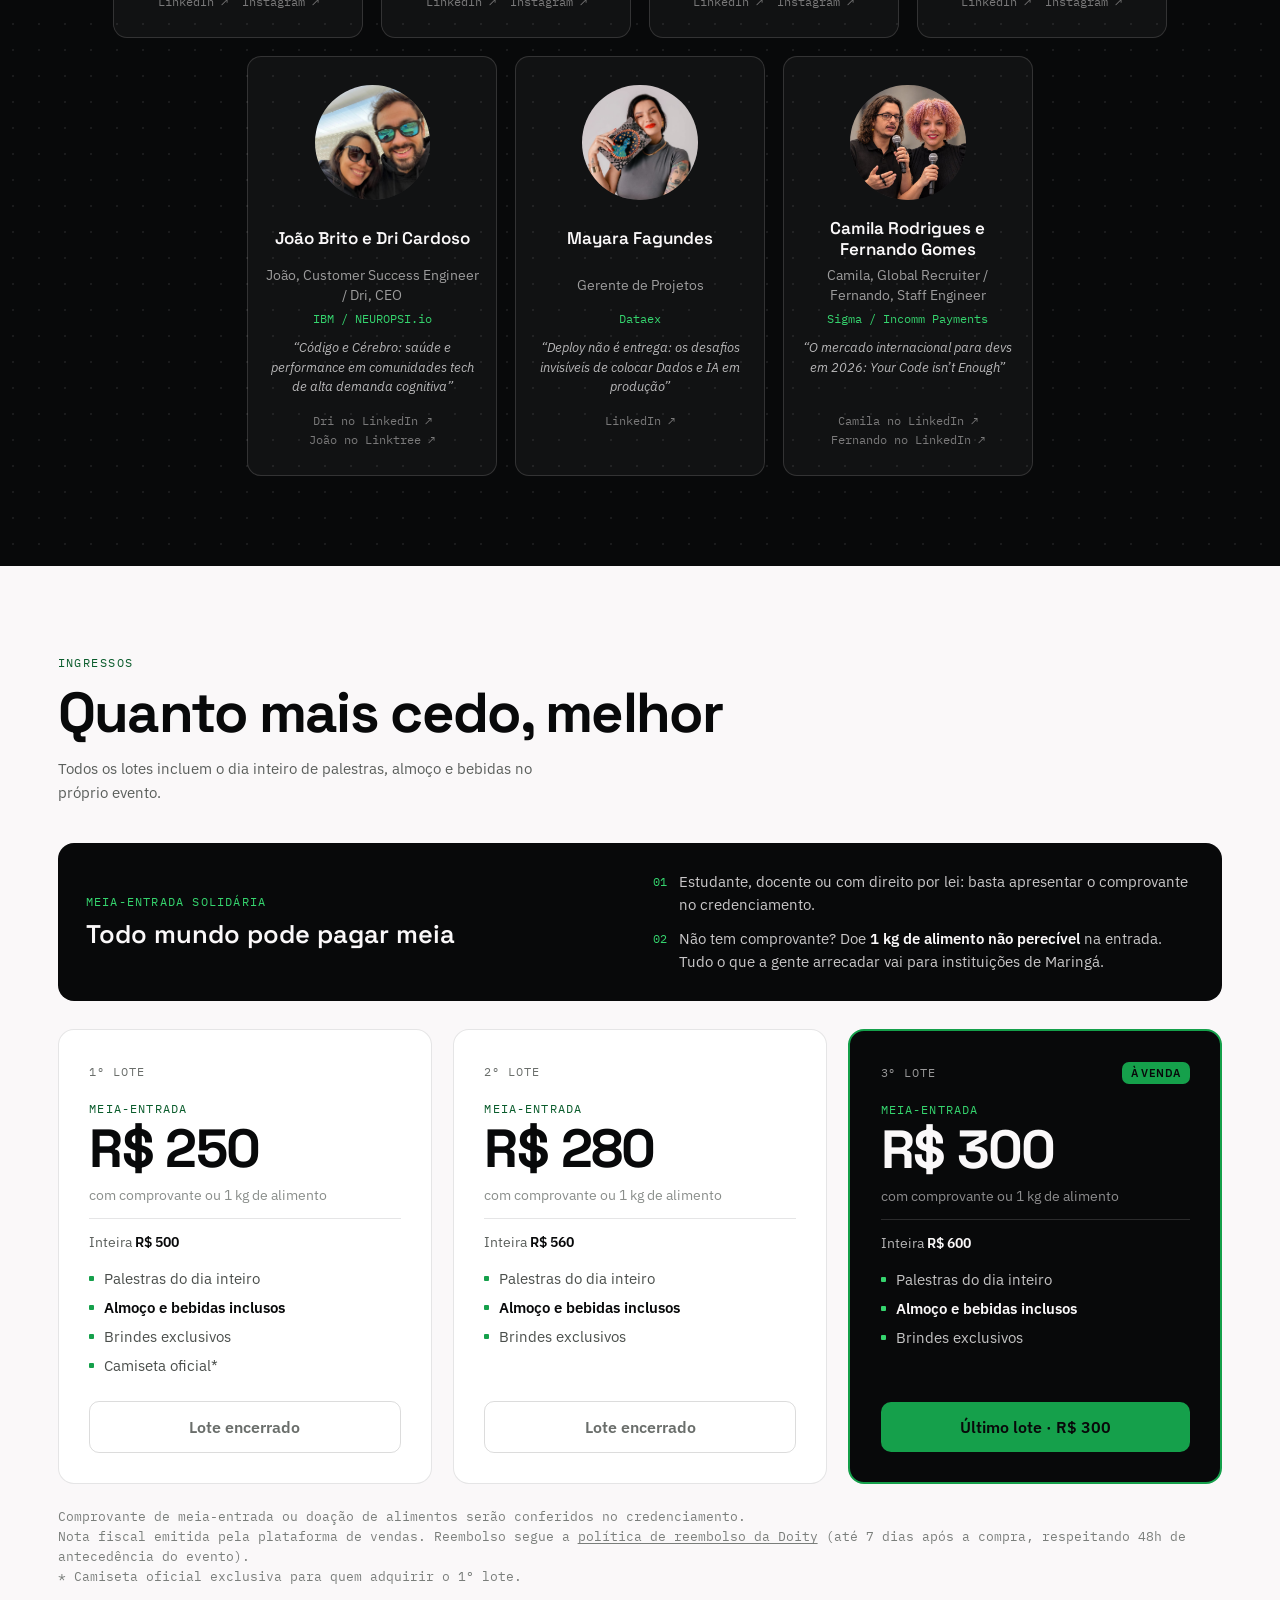
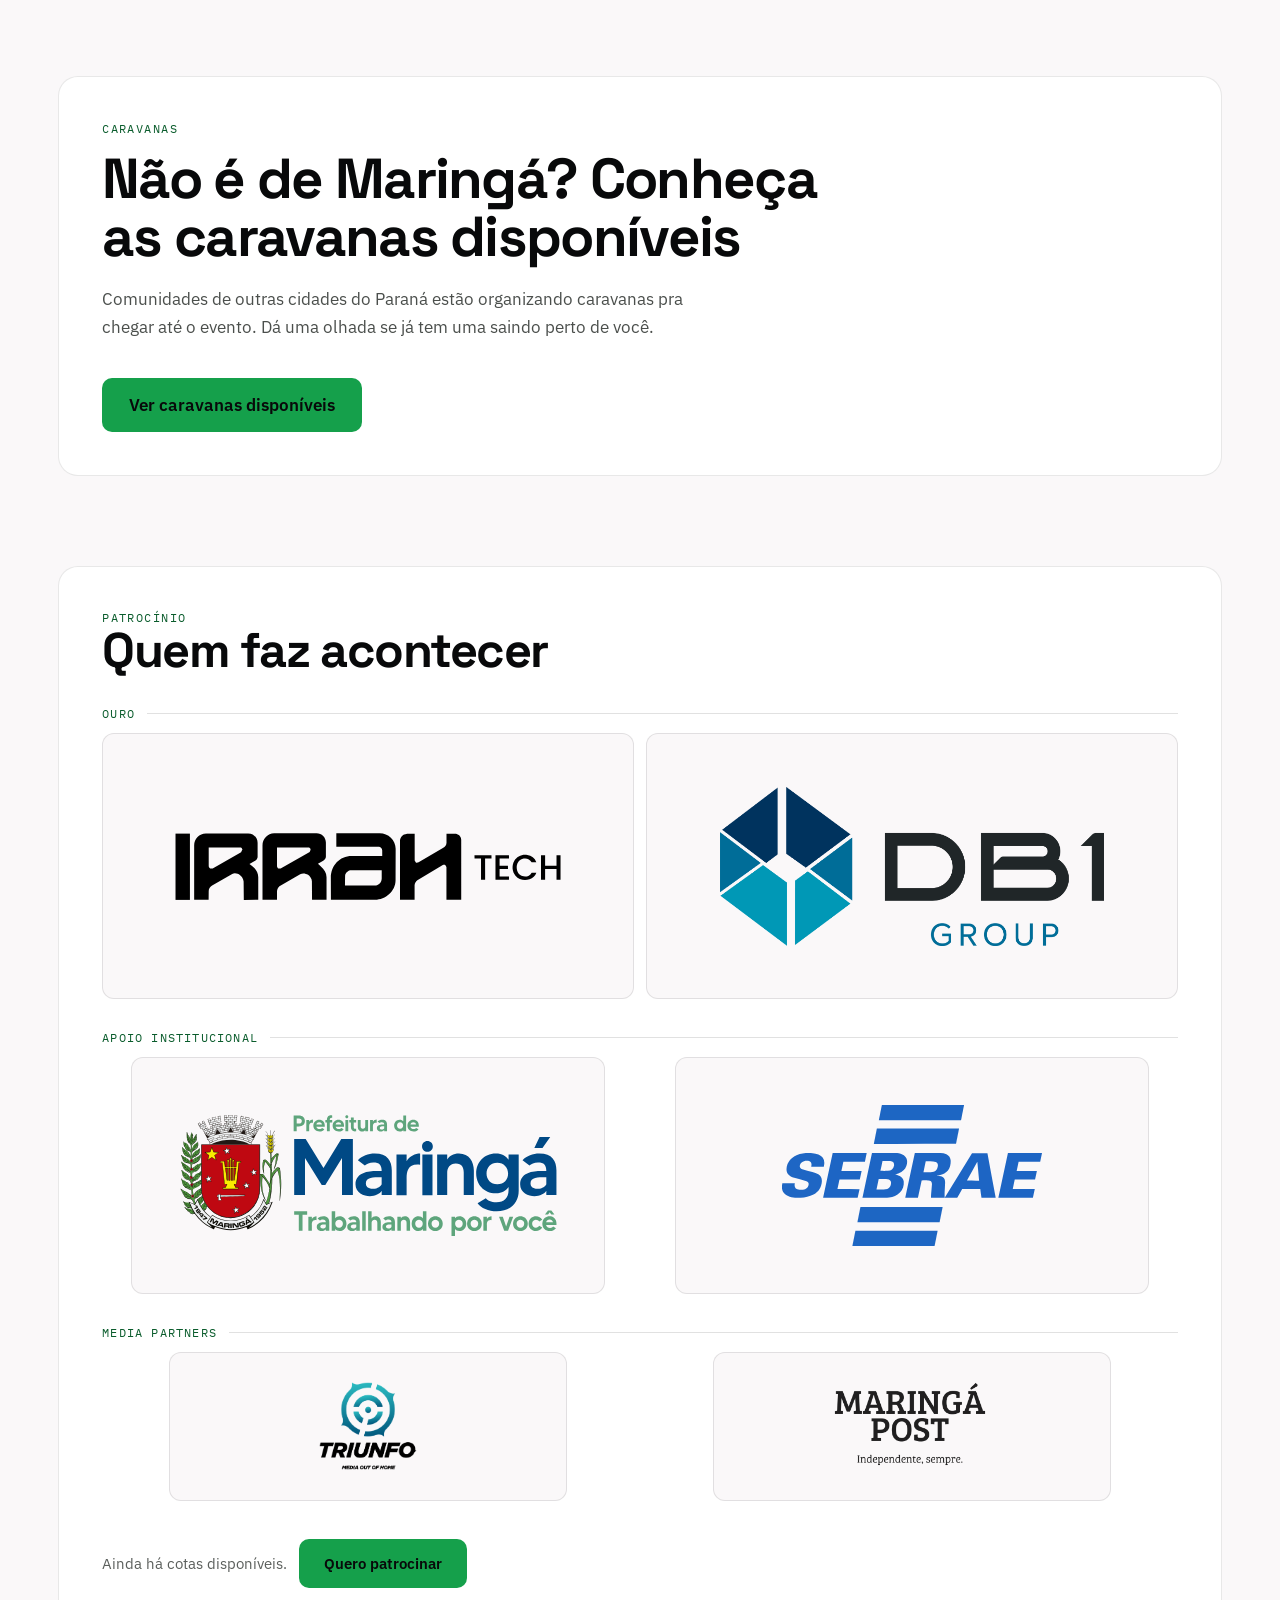
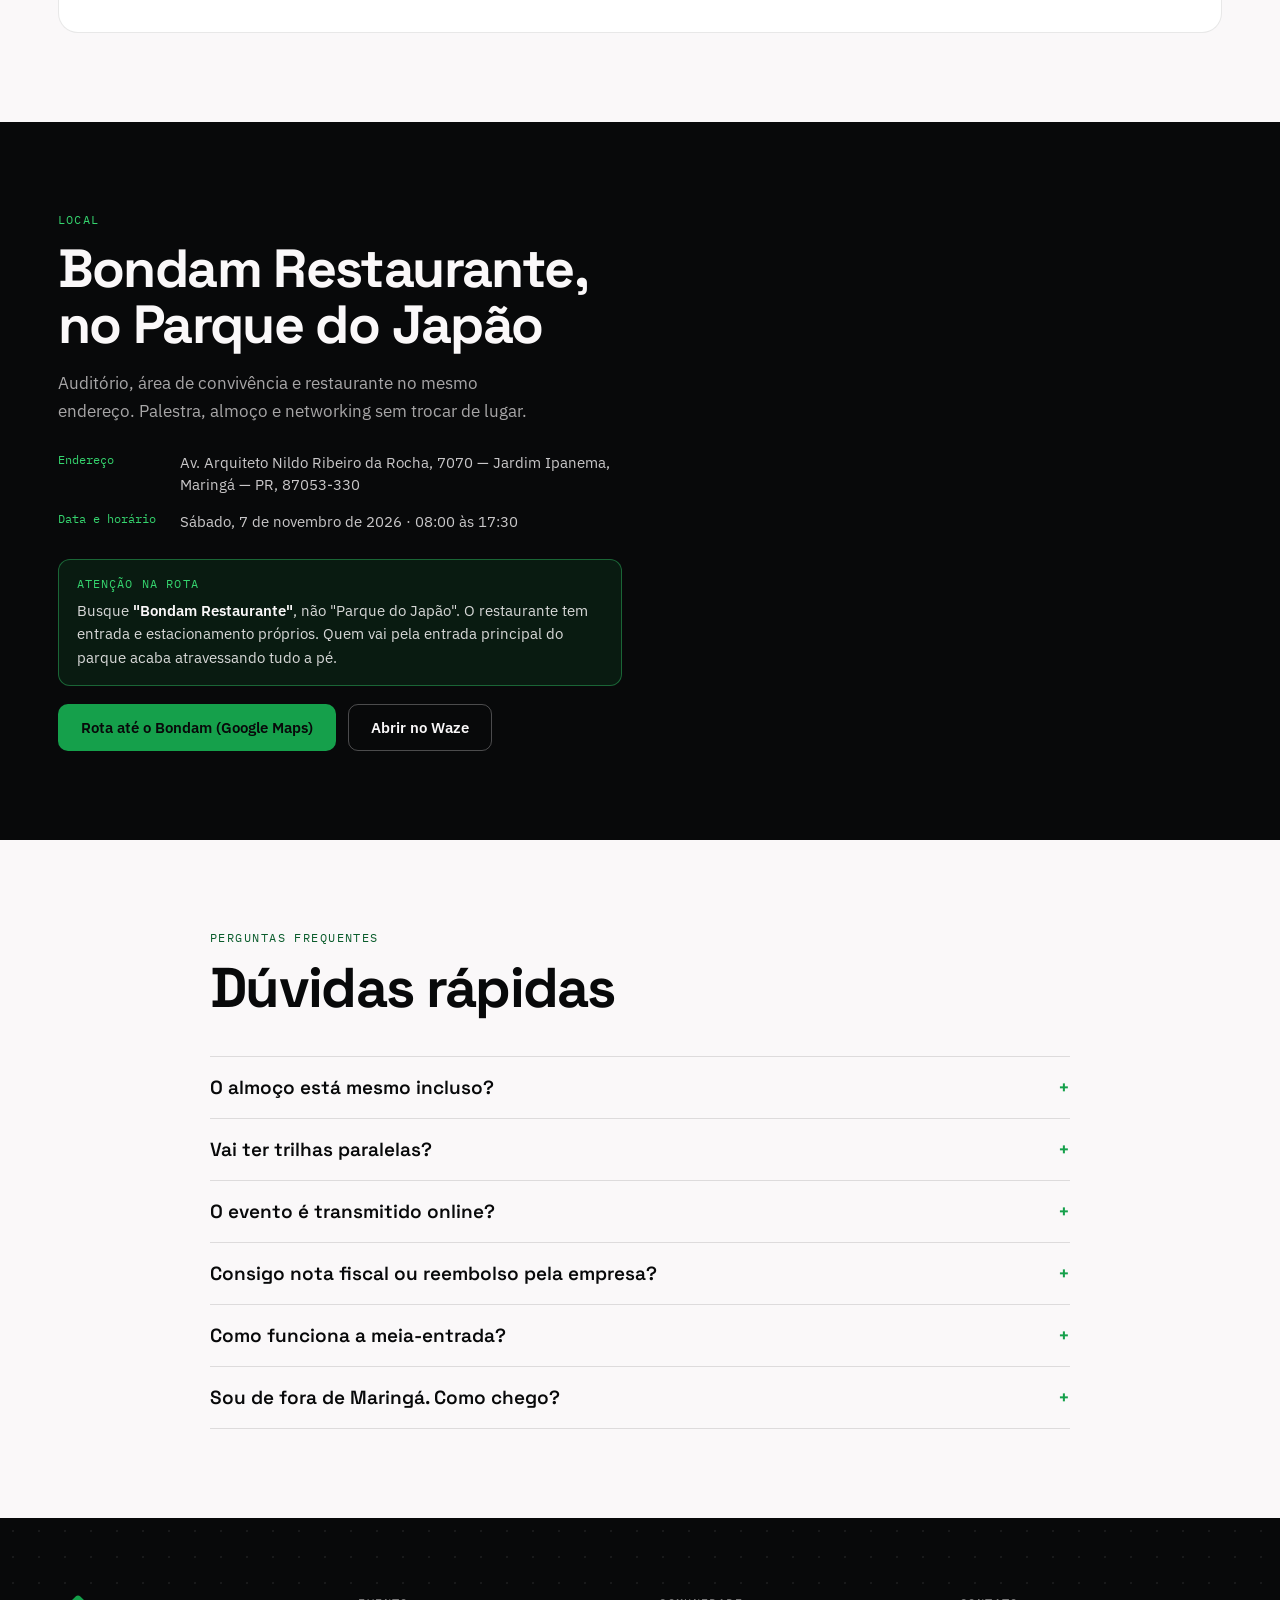
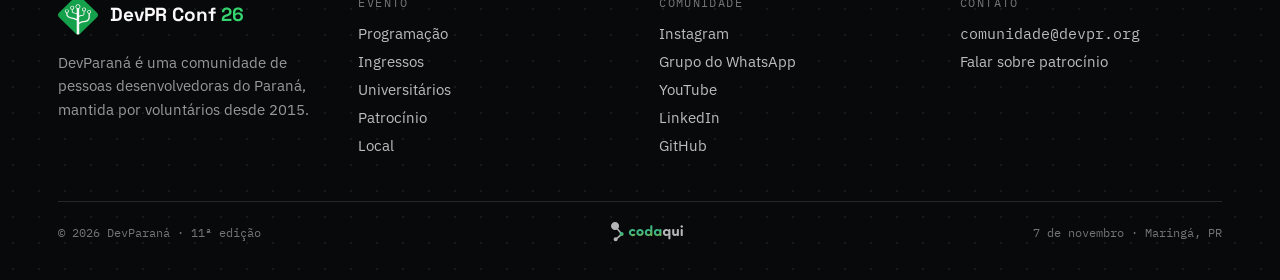
==== commit b36131f1: "Ativa o 3º lote de ingressos O 2º lote passa a aparecer como encerrado, o 3º ganha o destaque e o se" ====
--- a/index.html
+++ b/index.html
@@ -121,7 +121,7 @@
       </div>
 
       <div class="hero__actions">
-        <a href="#ingressos" class="btn btn--primary">Garantir ingresso · 2º lote, meia R$ 280</a>
+        <a href="#ingressos" class="btn btn--primary">Garantir ingresso · 3º lote, meia R$ 300</a>
         <a href="#programacao" class="btn btn--outline">Ver a programação</a>
         <a href="#local" class="btn btn--outline">Como chegar</a>
       </div>
@@ -318,10 +318,9 @@
           <div class="ingressos__tier-cta ingressos__tier-cta--disabled">Lote encerrado</div>
         </div>
 
-        <div class="ingressos__tier ingressos__tier--active">
+        <div class="ingressos__tier">
           <div class="ingressos__tier-header">
             <span class="ingressos__tier-label">2º lote</span>
-            <span class="ingressos__tier-badge">À VENDA</span>
           </div>
           <div class="ingressos__tier-kind">Meia-entrada</div>
           <div class="ingressos__tier-price">R$ 280</div>
@@ -332,12 +331,13 @@
             <li data-highlight>Almoço e bebidas inclusos</li>
             <li>Brindes exclusivos</li>
           </ul>
-          <a href="#" data-link="tickets" class="ingressos__tier-cta">Ingressos limitados · R$ 280</a>
-        </div>
-
-        <div class="ingressos__tier">
+          <div class="ingressos__tier-cta ingressos__tier-cta--disabled">Lote encerrado</div>
+        </div>
+
+        <div class="ingressos__tier ingressos__tier--active">
           <div class="ingressos__tier-header">
             <span class="ingressos__tier-label">3º lote</span>
+            <span class="ingressos__tier-badge">À VENDA</span>
           </div>
           <div class="ingressos__tier-kind">Meia-entrada</div>
           <div class="ingressos__tier-price">R$ 300</div>
@@ -348,7 +348,7 @@
             <li data-highlight>Almoço e bebidas inclusos</li>
             <li>Brindes exclusivos</li>
           </ul>
-          <div class="ingressos__tier-cta ingressos__tier-cta--disabled">Último lote</div>
+          <a href="#" data-link="tickets" class="ingressos__tier-cta">Último lote · R$ 300</a>
         </div>
       </div>
 
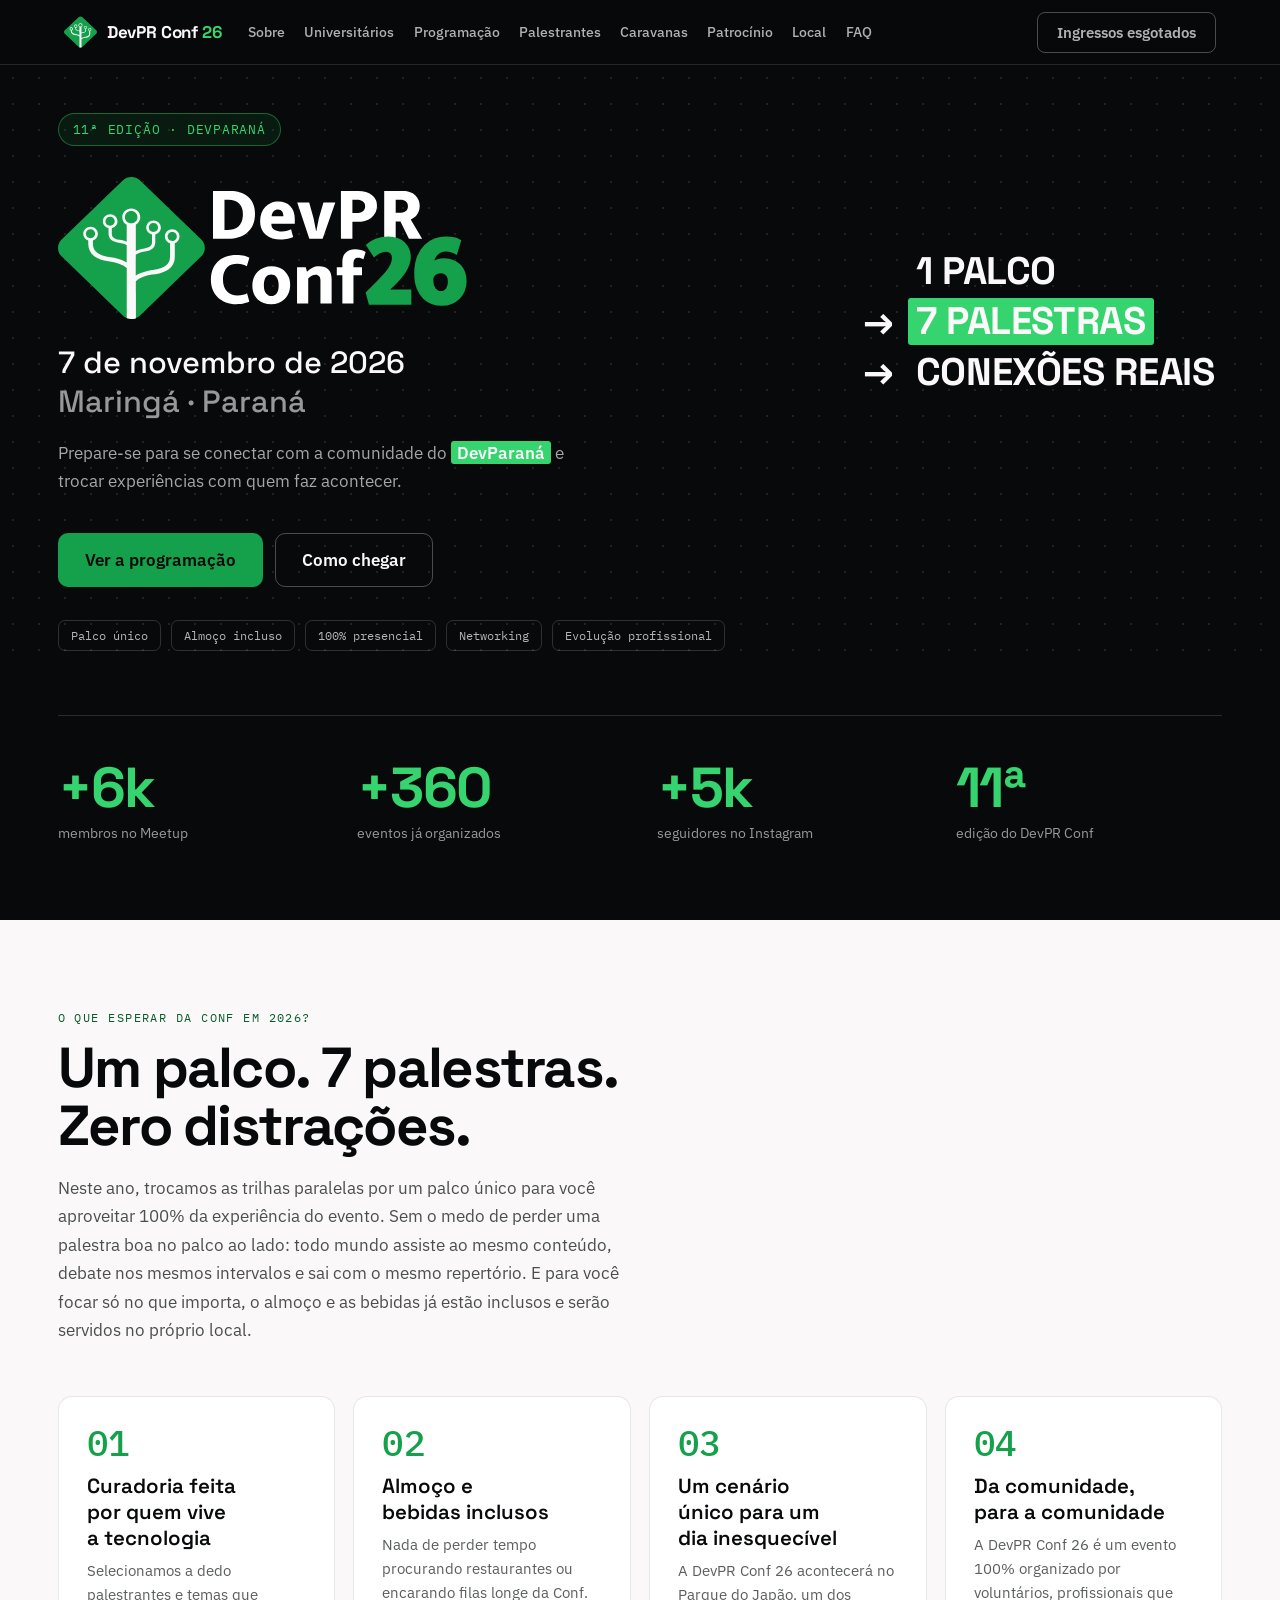
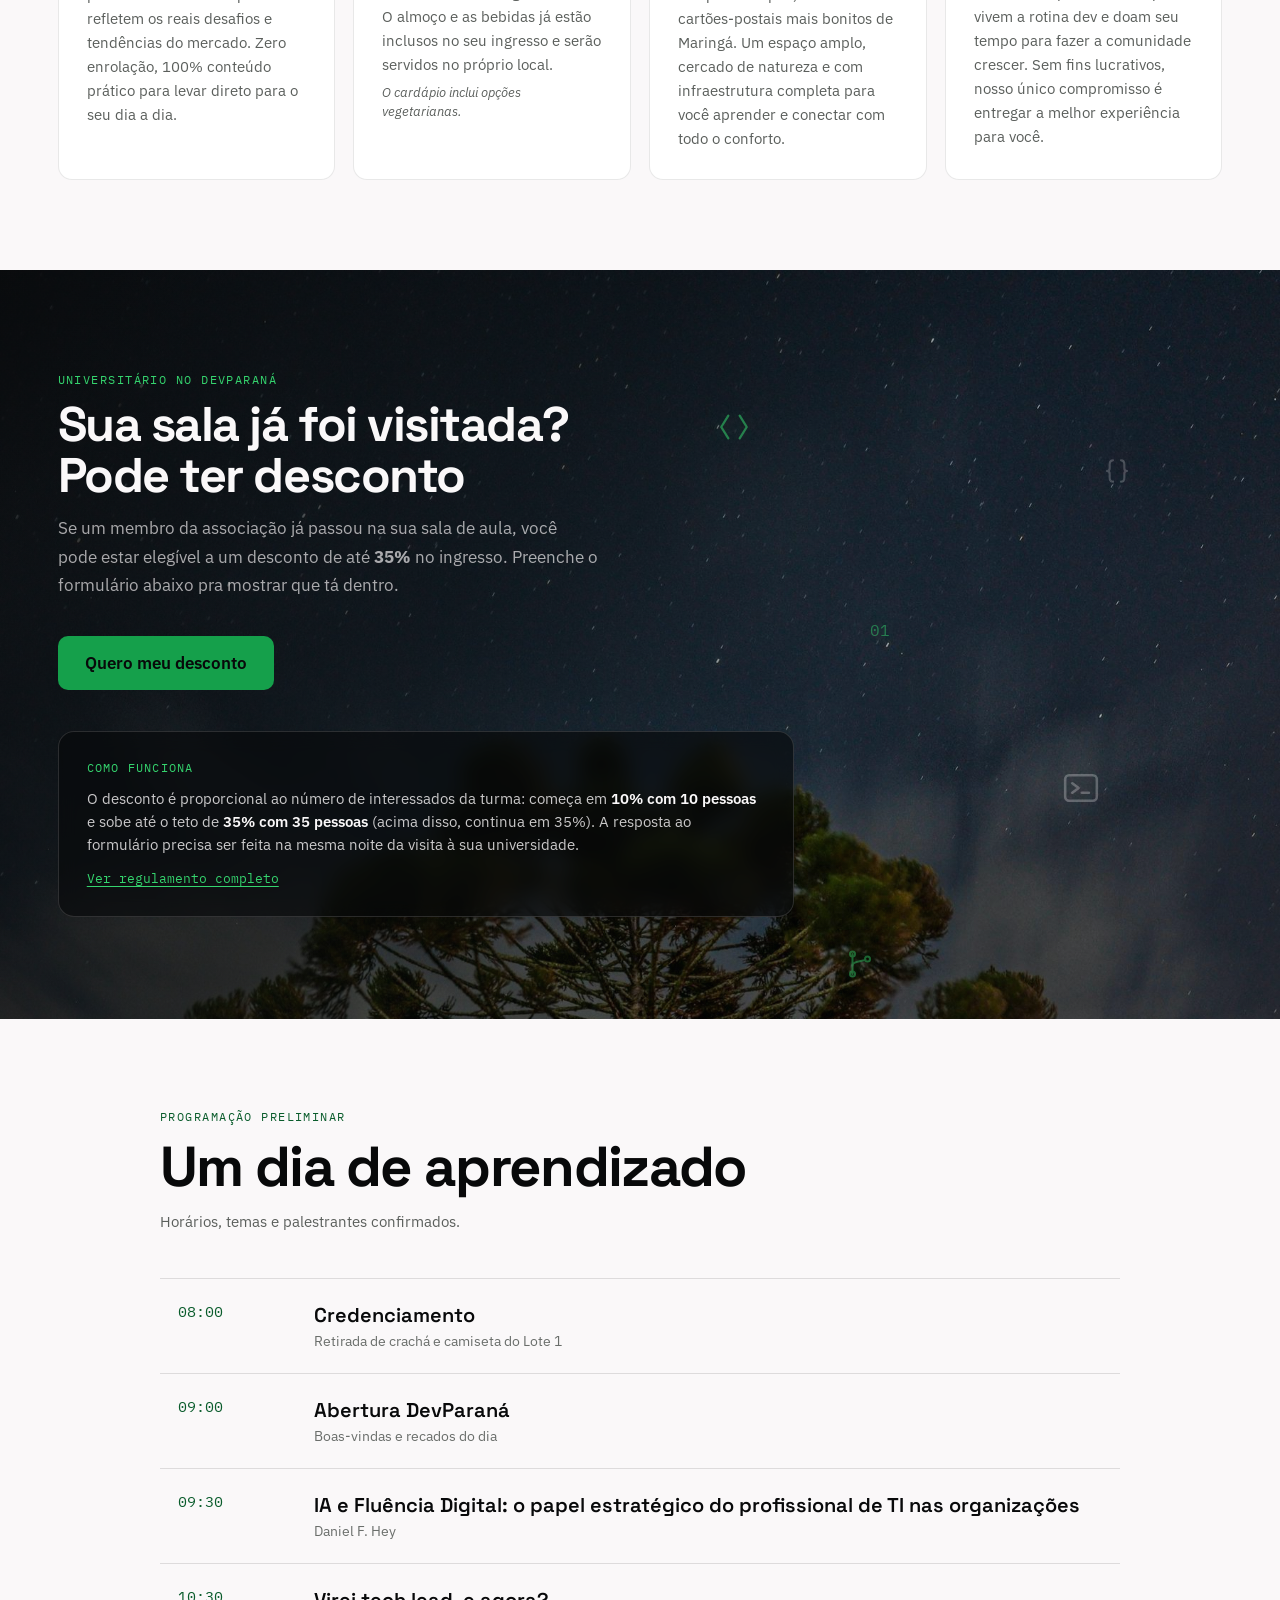
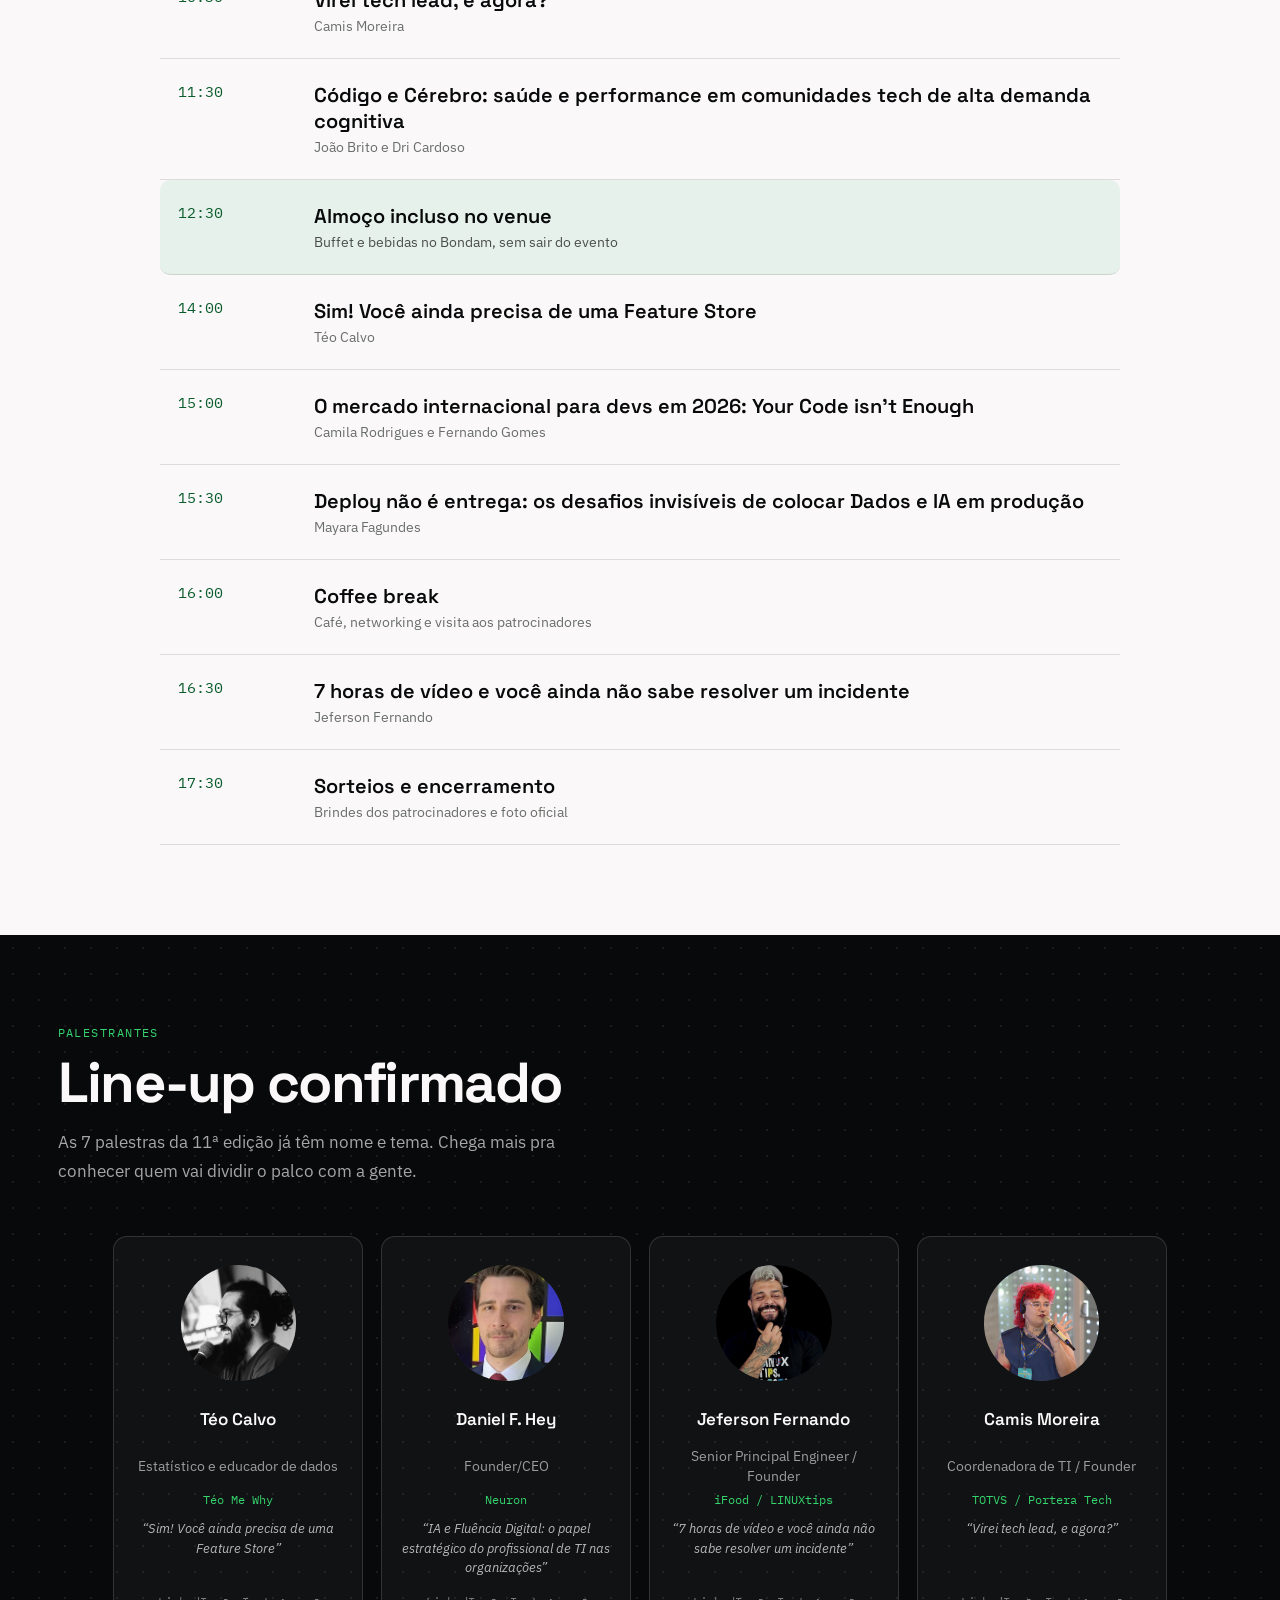
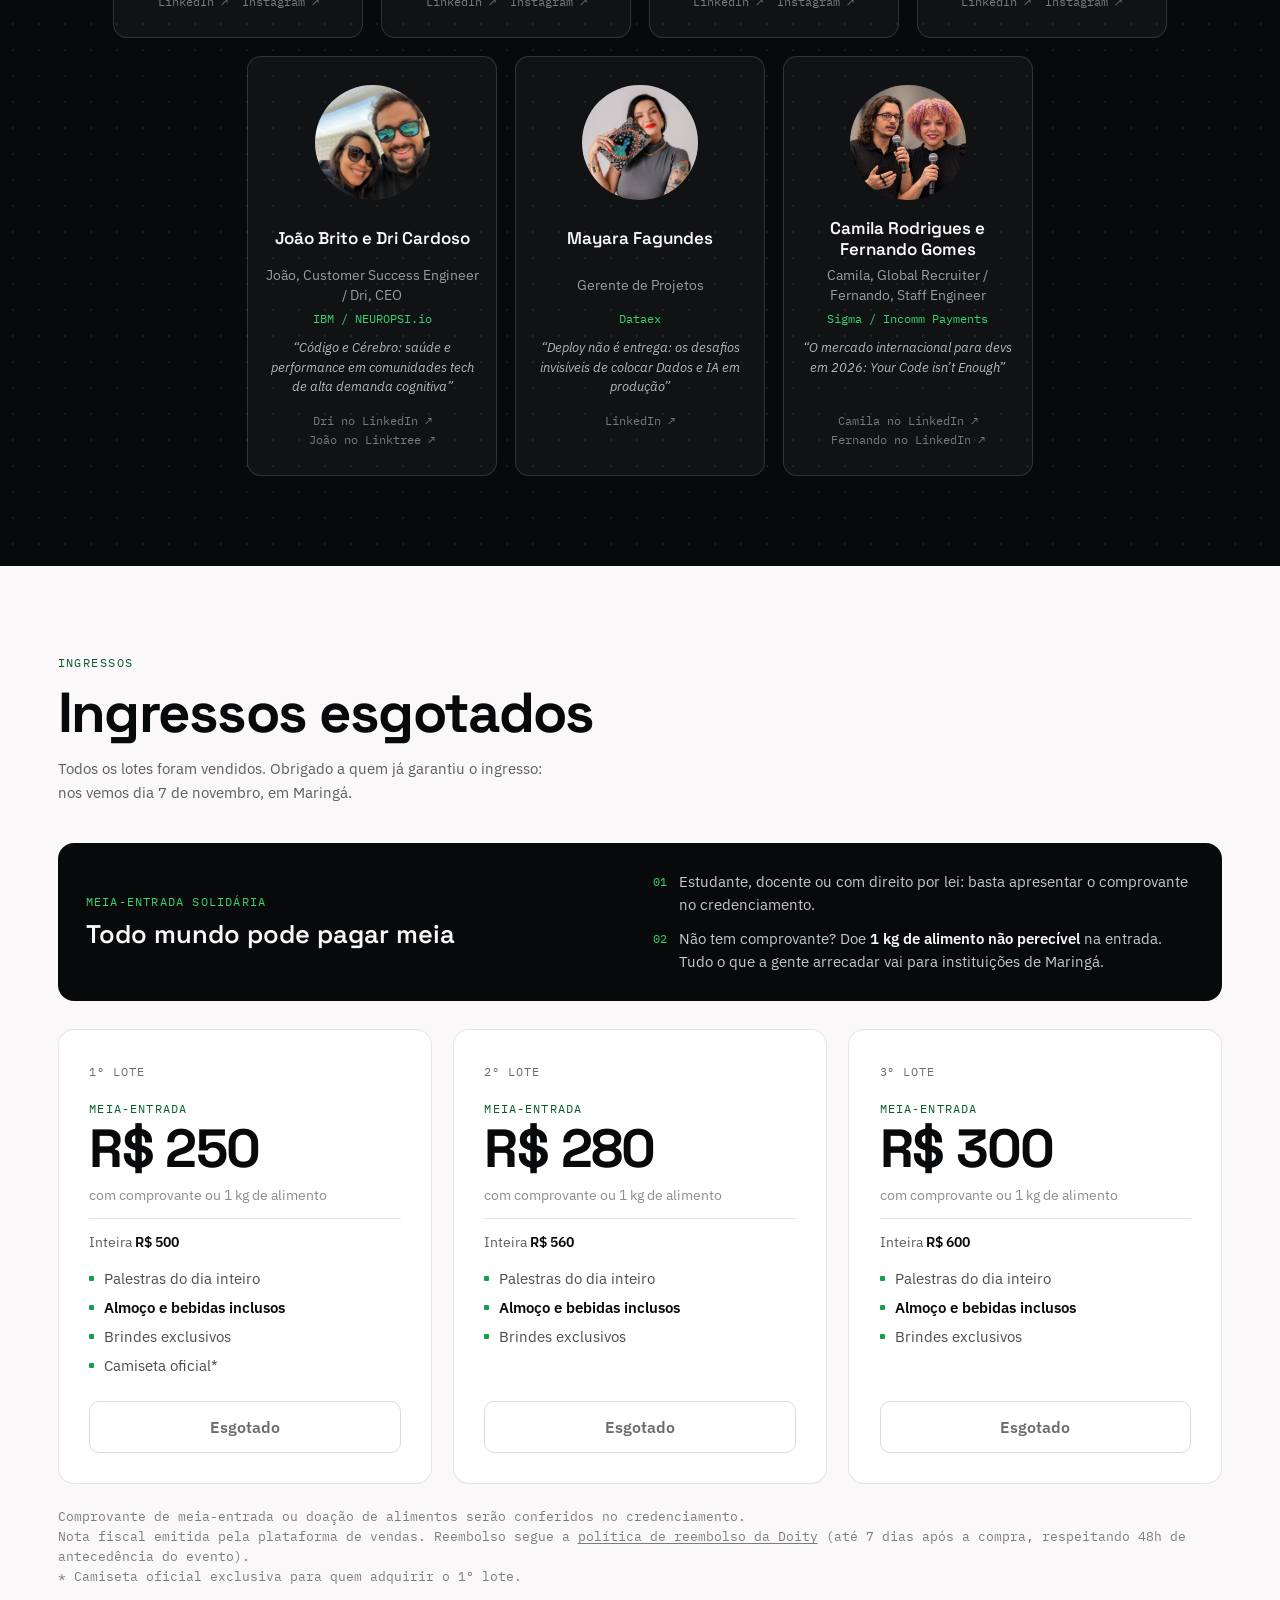
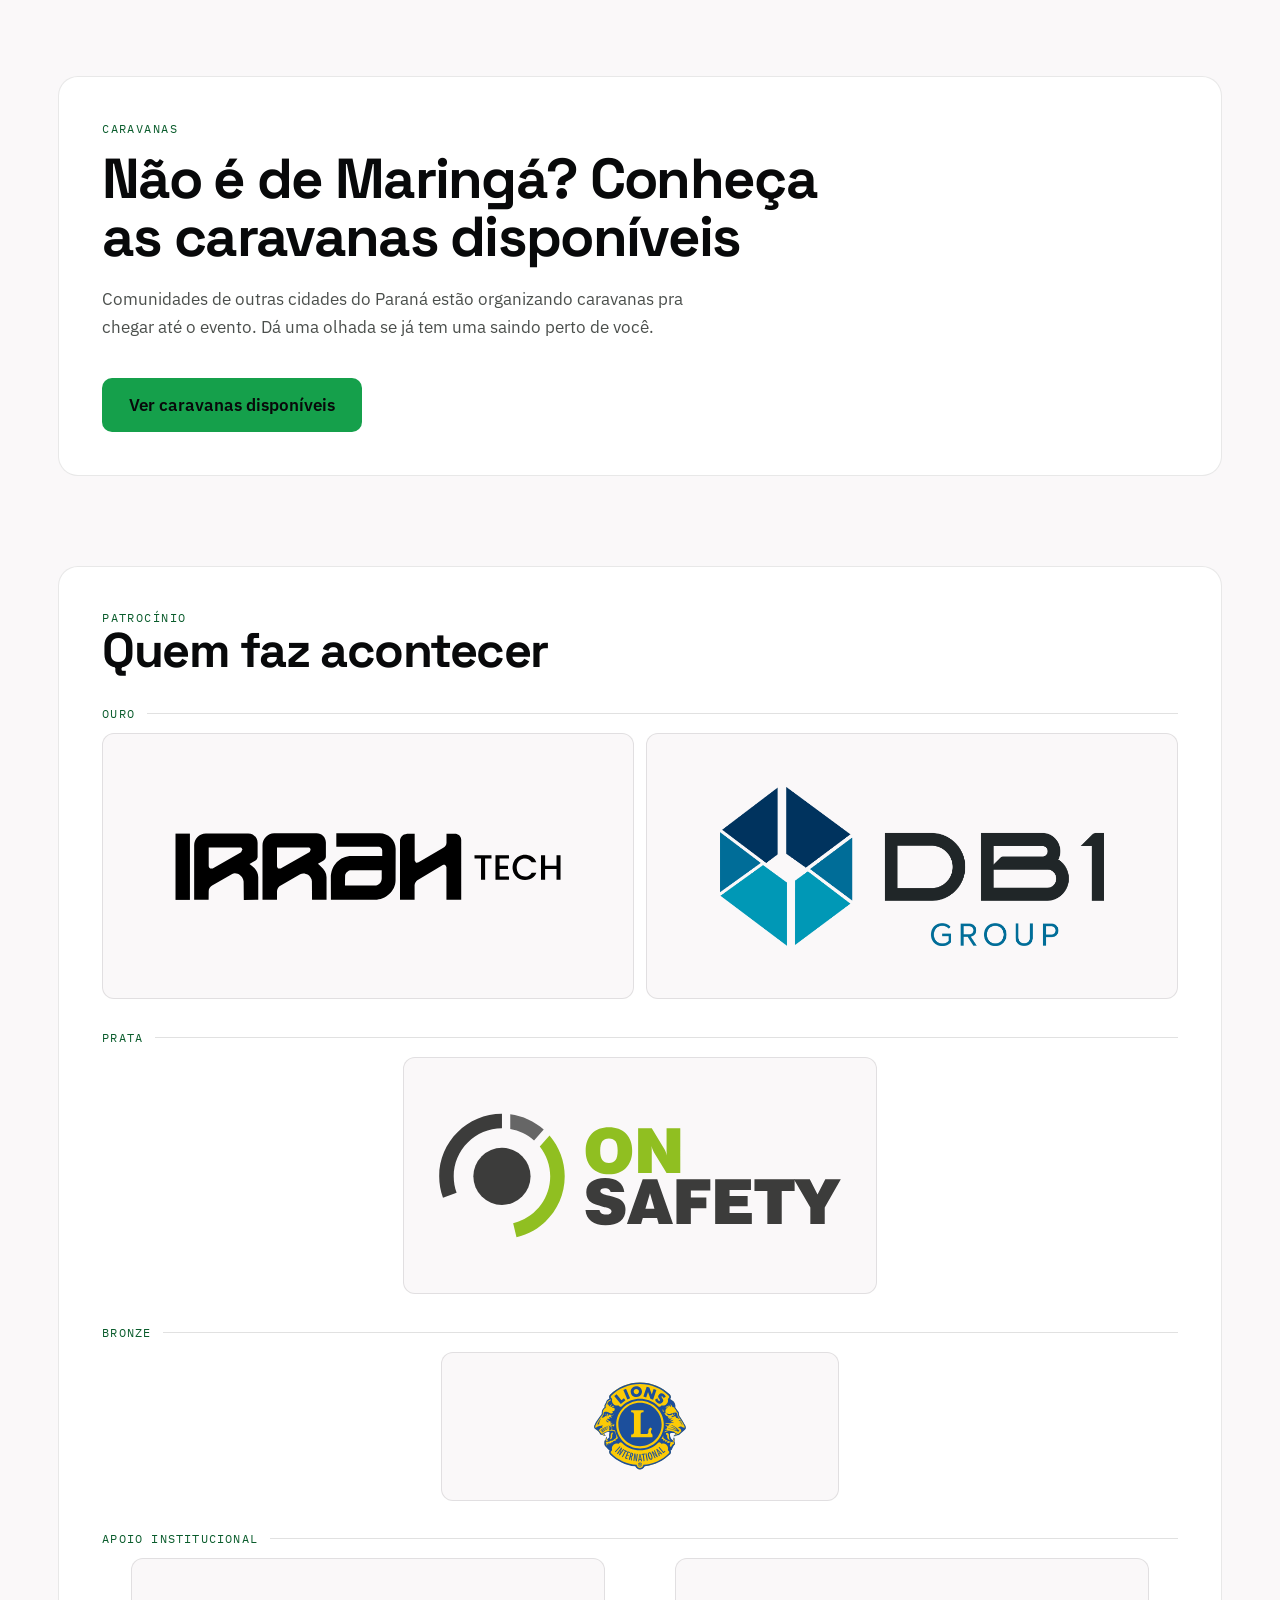
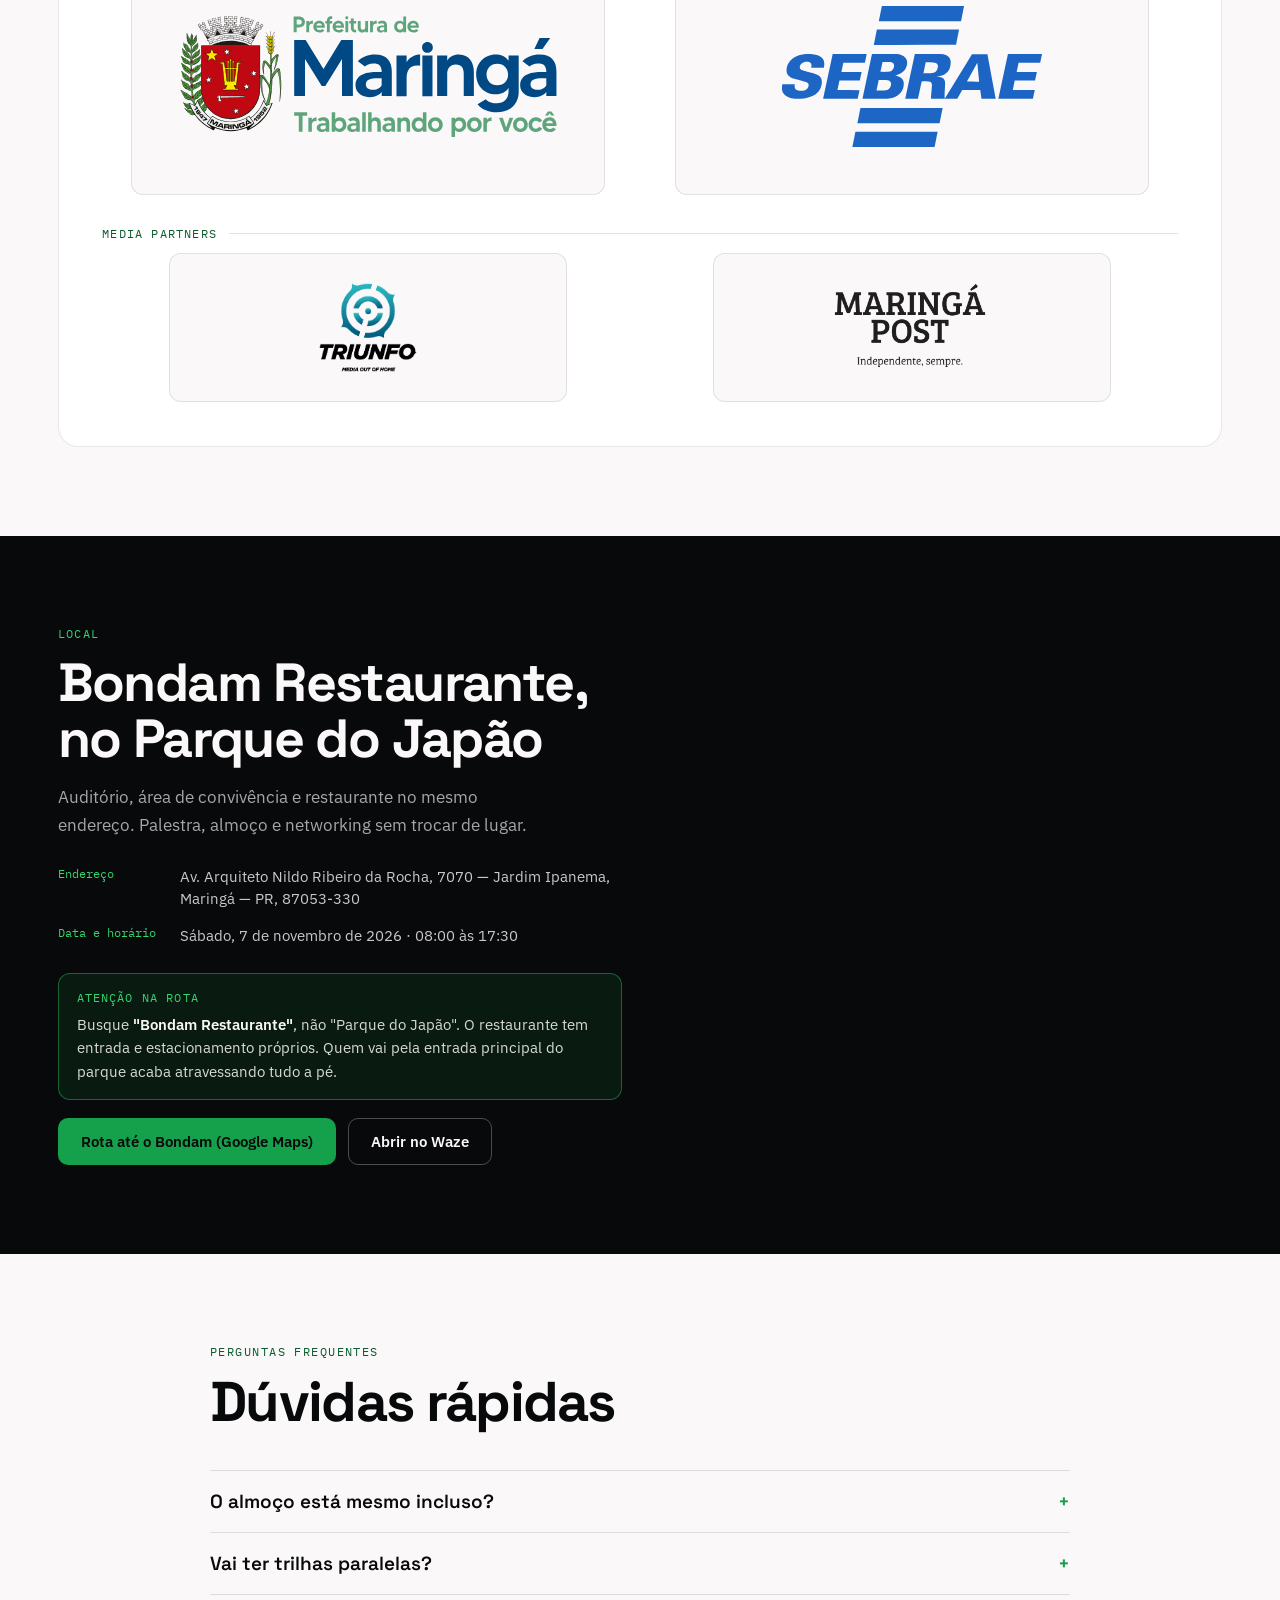
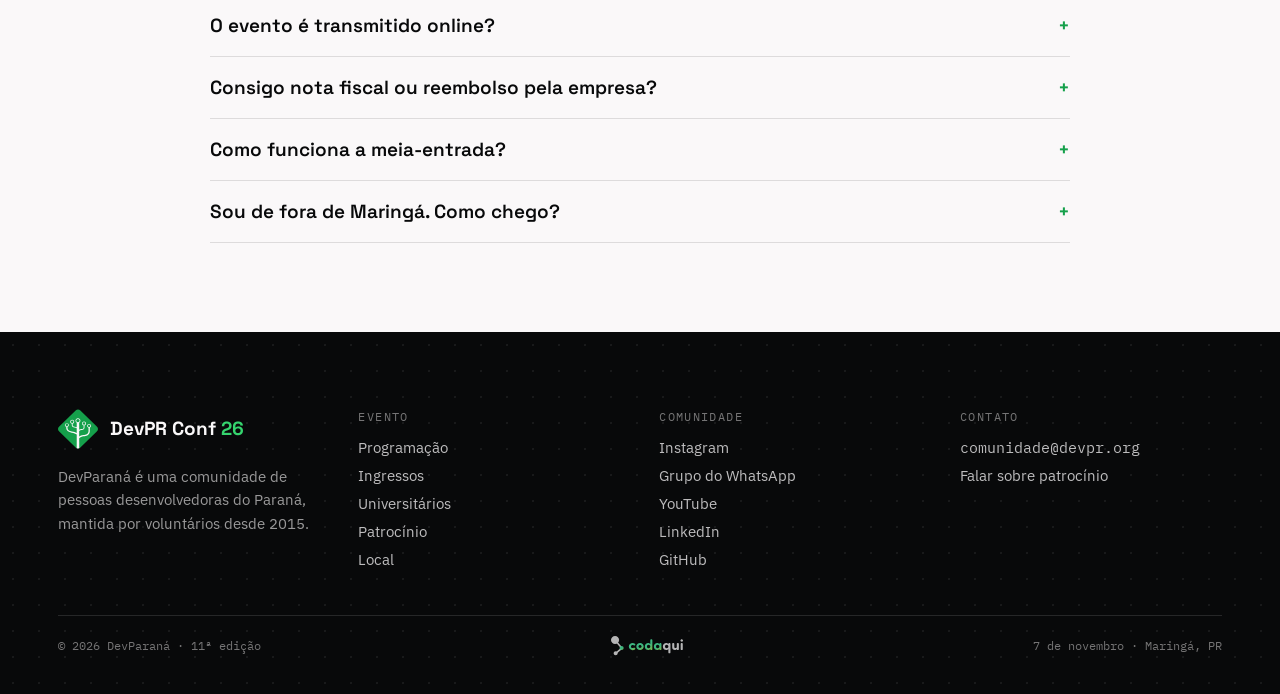
==== commit 9a76e6cc: "Marca ingressos como esgotados e adiciona patrocínio Bronze - Lotes, botões do topo e do cabeçalho p" ====
--- a/index.html
+++ b/index.html
@@ -65,11 +65,11 @@
       <a href="#local">Local</a>
       <a href="#faq">FAQ</a>
     </nav>
-    <a href="#ingressos" class="header__cta">Garantir ingresso</a>
+    <span class="header__cta header__cta--soldout">Ingressos esgotados</span>
 
     <!-- Ações de telas pequenas (< 900px) -->
     <div class="header__mobile-actions">
-      <a href="#ingressos" class="header__cta--compact">Ingresso</a>
+      <span class="header__cta--compact header__cta--soldout">Esgotado</span>
       <button type="button" class="header__menu-toggle" aria-label="Abrir menu" aria-expanded="false">
         <span></span>
         <span></span>
@@ -121,8 +121,7 @@
       </div>
 
       <div class="hero__actions">
-        <a href="#ingressos" class="btn btn--primary">Garantir ingresso · 3º lote, meia R$ 300</a>
-        <a href="#programacao" class="btn btn--outline">Ver a programação</a>
+        <a href="#programacao" class="btn btn--primary">Ver a programação</a>
         <a href="#local" class="btn btn--outline">Como chegar</a>
       </div>
 
@@ -280,8 +279,8 @@
   <section class="ingressos" id="ingressos">
     <div class="ingressos__inner">
       <div class="eyebrow">Ingressos</div>
-      <h2 class="section-heading">Quanto mais cedo, melhor</h2>
-      <p class="ingressos__lead">Todos os lotes incluem o dia inteiro de palestras, almoço e bebidas no próprio evento.</p>
+      <h2 class="section-heading">Ingressos esgotados</h2>
+      <p class="ingressos__lead">Todos os lotes foram vendidos. Obrigado a quem já garantiu o ingresso: nos vemos dia 7 de novembro, em Maringá.</p>
 
       <div class="ingressos__half">
         <div>
@@ -315,7 +314,7 @@
             <li>Brindes exclusivos</li>
             <li>Camiseta oficial*</li>
           </ul>
-          <div class="ingressos__tier-cta ingressos__tier-cta--disabled">Lote encerrado</div>
+          <div class="ingressos__tier-cta ingressos__tier-cta--disabled">Esgotado</div>
         </div>
 
         <div class="ingressos__tier">
@@ -331,13 +330,12 @@
             <li data-highlight>Almoço e bebidas inclusos</li>
             <li>Brindes exclusivos</li>
           </ul>
-          <div class="ingressos__tier-cta ingressos__tier-cta--disabled">Lote encerrado</div>
-        </div>
-
-        <div class="ingressos__tier ingressos__tier--active">
+          <div class="ingressos__tier-cta ingressos__tier-cta--disabled">Esgotado</div>
+        </div>
+
+        <div class="ingressos__tier">
           <div class="ingressos__tier-header">
             <span class="ingressos__tier-label">3º lote</span>
-            <span class="ingressos__tier-badge">À VENDA</span>
           </div>
           <div class="ingressos__tier-kind">Meia-entrada</div>
           <div class="ingressos__tier-price">R$ 300</div>
@@ -348,7 +346,7 @@
             <li data-highlight>Almoço e bebidas inclusos</li>
             <li>Brindes exclusivos</li>
           </ul>
-          <a href="#" data-link="tickets" class="ingressos__tier-cta">Último lote · R$ 300</a>
+          <div class="ingressos__tier-cta ingressos__tier-cta--disabled">Esgotado</div>
         </div>
       </div>
 
@@ -434,10 +432,6 @@
       <div class="patrocinio__state" data-state="populado" hidden>
         <h2 class="patrocinio__heading">Quem faz acontecer</h2>
         <div class="patrocinio__groups patrocinio__groups--populated"></div>
-        <div class="patrocinio__populated-footer">
-          <span>Ainda há cotas disponíveis.</span>
-          <a href="#" data-link="contact-email" class="btn btn--primary btn--sm">Quero patrocinar</a>
-        </div>
       </div>
     </div>
   </section>
--- a/css/header.css
+++ b/css/header.css
@@ -182,3 +182,12 @@
     display: none;
   }
 }
+
+/* Ingressos esgotados: no lugar do CTA, um selo sem ação */
+.header__cta.header__cta--soldout,
+.header__cta--compact.header__cta--soldout {
+  background: transparent;
+  border: 1px solid var(--on-dark-28);
+  color: var(--on-dark-70);
+  cursor: default;
+}
--- a/css/patrocinio.css
+++ b/css/patrocinio.css
@@ -156,8 +156,9 @@
 
 /* Prata, Apoio institucional e Media Partners: duas por linha em qualquer
    largura (inclusive celular), sempre menores que Ouro (~49% da linha):
-   Ouro > Prata (46%) > Apoio (44%) > Media Partners (37%). */
+   Ouro > Prata (44%) = Apoio (44%) > Bronze (37%) = Media Partners (37%). */
 .patrocinio__slots--prata,
+.patrocinio__slots--bronze,
 .patrocinio__slots--apoio-institucional,
 .patrocinio__slots--media-partner {
   display: flex;
@@ -181,11 +182,12 @@
 }
 
 .patrocinio__slots--prata .patrocinio__slot {
-  flex: 0 1 46%;
+  flex: 0 1 44%;
   aspect-ratio: 16 / 8;
   border: 1px dashed var(--on-light-18);
 }
 
+.patrocinio__slots--bronze .patrocinio__slot,
 .patrocinio__slots--apoio-institucional .patrocinio__slot,
 .patrocinio__slots--media-partner .patrocinio__slot {
   border: 1px dashed var(--on-light-20);
@@ -196,6 +198,7 @@
   aspect-ratio: 16 / 8;
 }
 
+.patrocinio__slots--bronze .patrocinio__slot,
 .patrocinio__slots--media-partner .patrocinio__slot {
   flex: 0 1 37%;
   aspect-ratio: 16 / 6;
@@ -213,6 +216,7 @@
   color: var(--color-text-disabled);
 }
 
+.patrocinio__slots--bronze .patrocinio__slot span,
 .patrocinio__slots--apoio-institucional .patrocinio__slot span,
 .patrocinio__slots--media-partner .patrocinio__slot span {
   font-family: var(--font-mono);
@@ -225,6 +229,7 @@
    pra vencer a borda tracejada (senão o seletor de tier ganha). */
 .patrocinio__slots--ouro .patrocinio__slot--filled,
 .patrocinio__slots--prata .patrocinio__slot--filled,
+.patrocinio__slots--bronze .patrocinio__slot--filled,
 .patrocinio__slots--apoio-institucional .patrocinio__slot--filled,
 .patrocinio__slots--media-partner .patrocinio__slot--filled {
   border: 1px solid var(--on-light-10);
@@ -242,26 +247,23 @@
   object-fit: contain;
 }
 
+/* Prata: SVGs com width/height fixos no arquivo (ex.: OnSafety, 168px) não
+   crescem só com max-width; width explícito faz a logo preencher o card. */
+.patrocinio__slots--prata .patrocinio__slot--filled img {
+  width: 88%;
+  height: 100%;
+  max-width: none;
+  max-height: 80%;
+}
+
 /* Logo clara/transparente que some no fundo off-white do card (ex.: Irrahtech) */
 .patrocinio__slot--bg-dark {
   background: var(--color-black);
 }
 
-.patrocinio__populated-footer {
-  margin-top: clamp(26px, 3vw, 40px);
-  display: flex;
-  flex-wrap: wrap;
-  gap: 12px;
-  align-items: center;
-}
-
-.patrocinio__populated-footer span {
-  font-size: 15px;
-  color: var(--color-text-muted);
-}
-
 @media (max-width: 759px) {
   /* Cards menores no celular: deixa a logo ocupar mais do card. */
+  .patrocinio__slots--bronze .patrocinio__slot--filled img,
   .patrocinio__slots--apoio-institucional .patrocinio__slot--filled img,
   .patrocinio__slots--media-partner .patrocinio__slot--filled img {
     max-width: 88%;
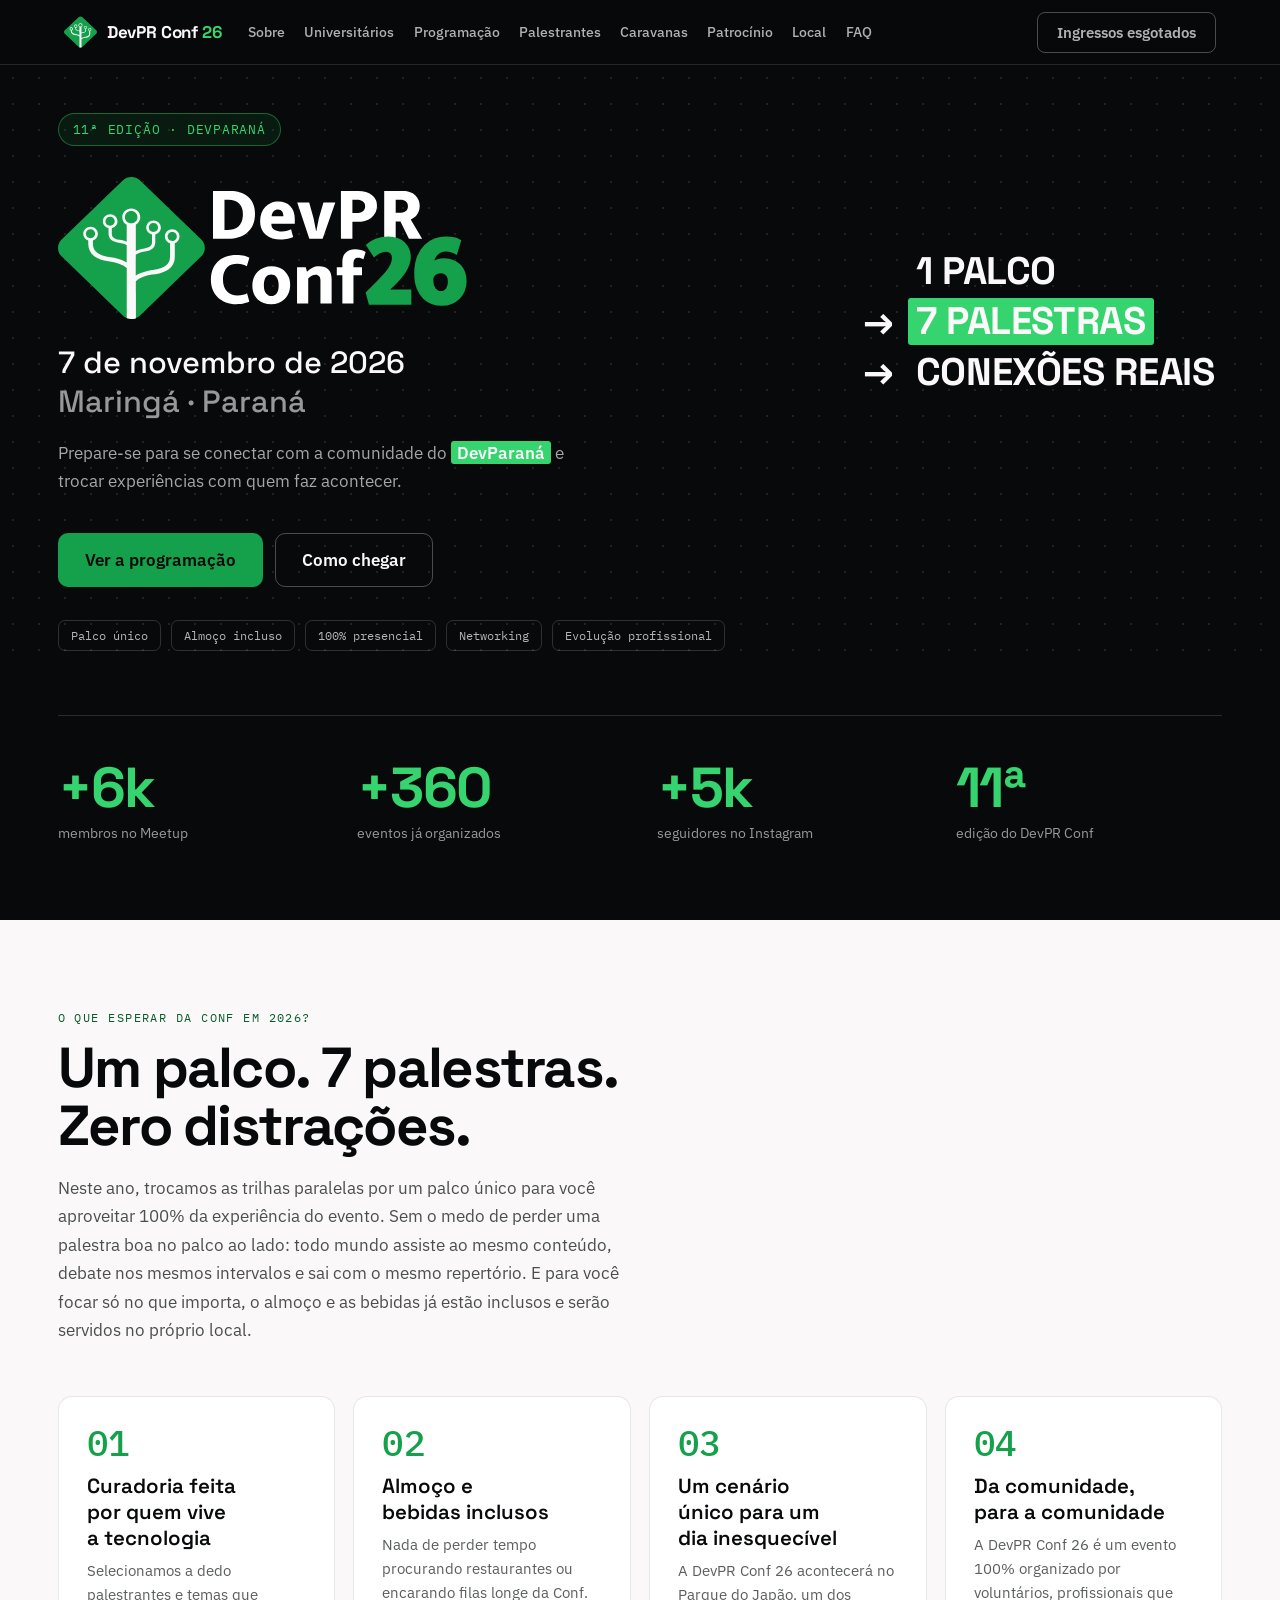
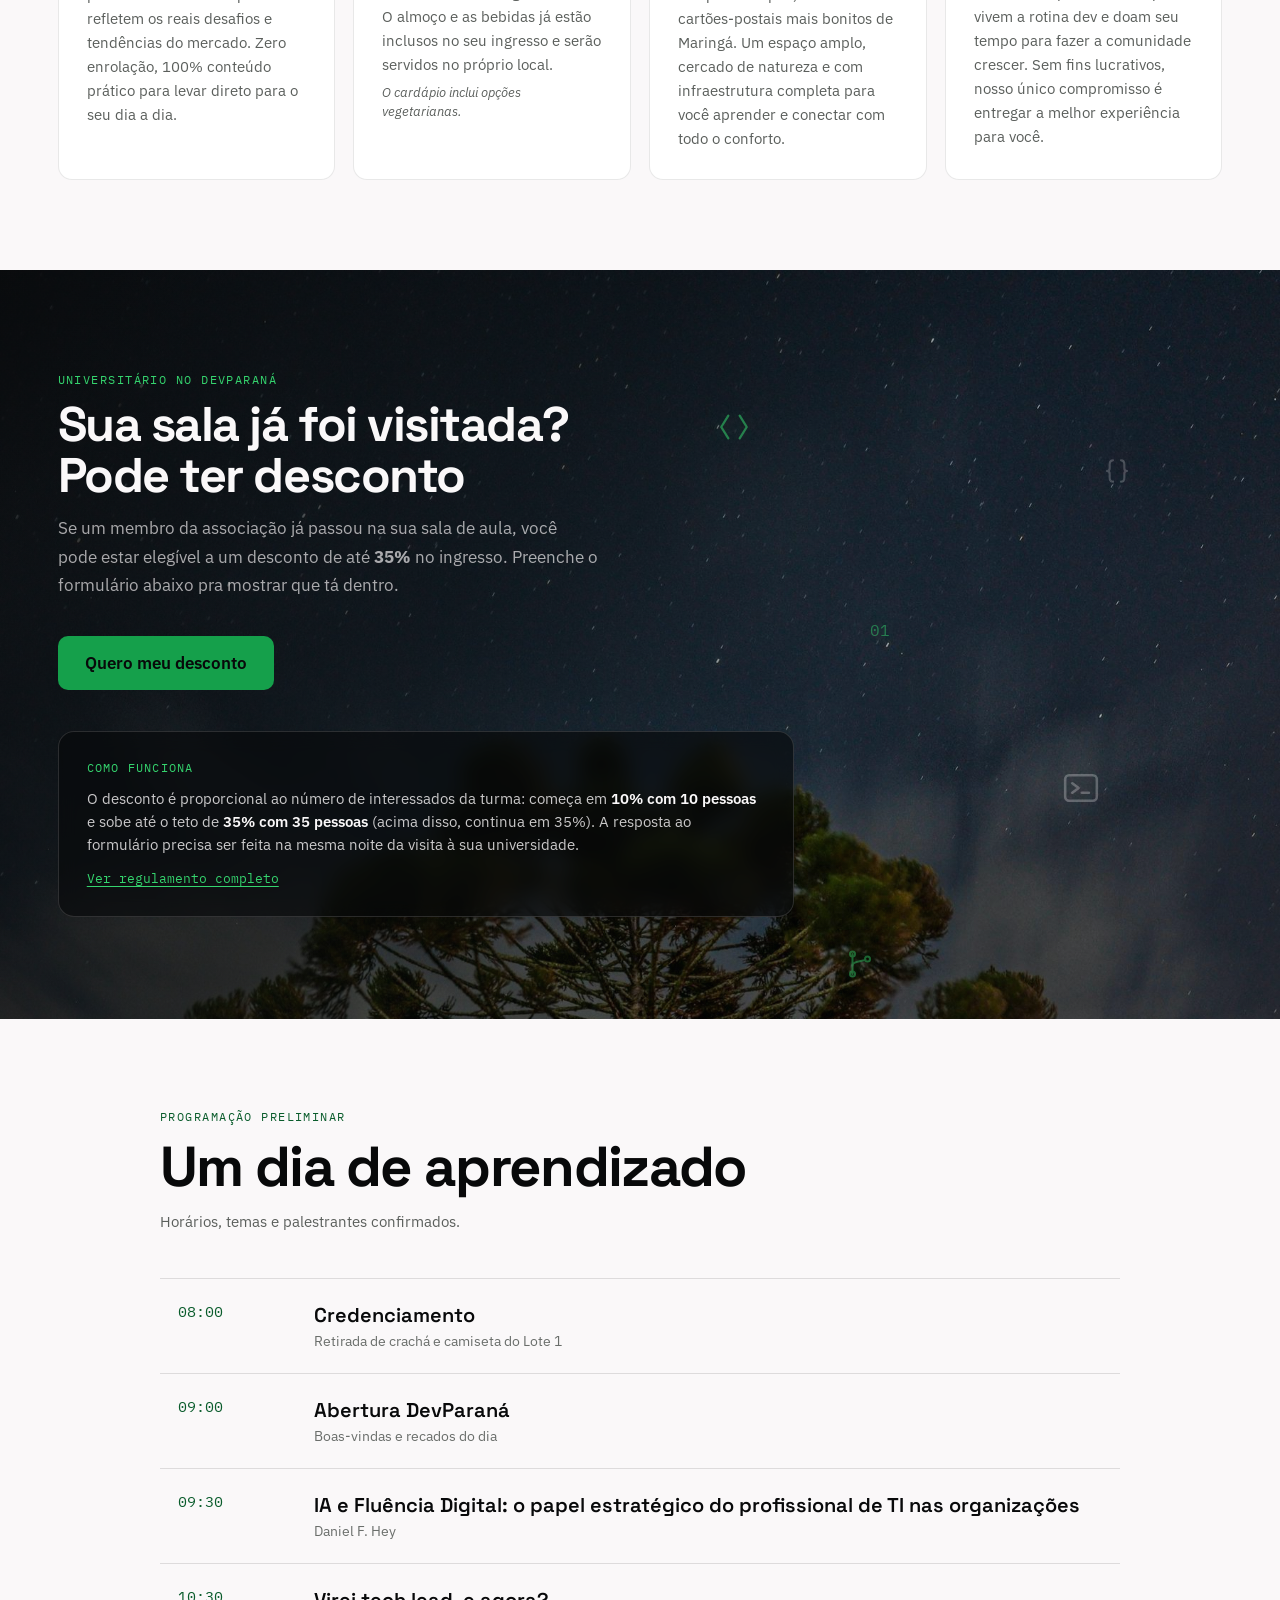
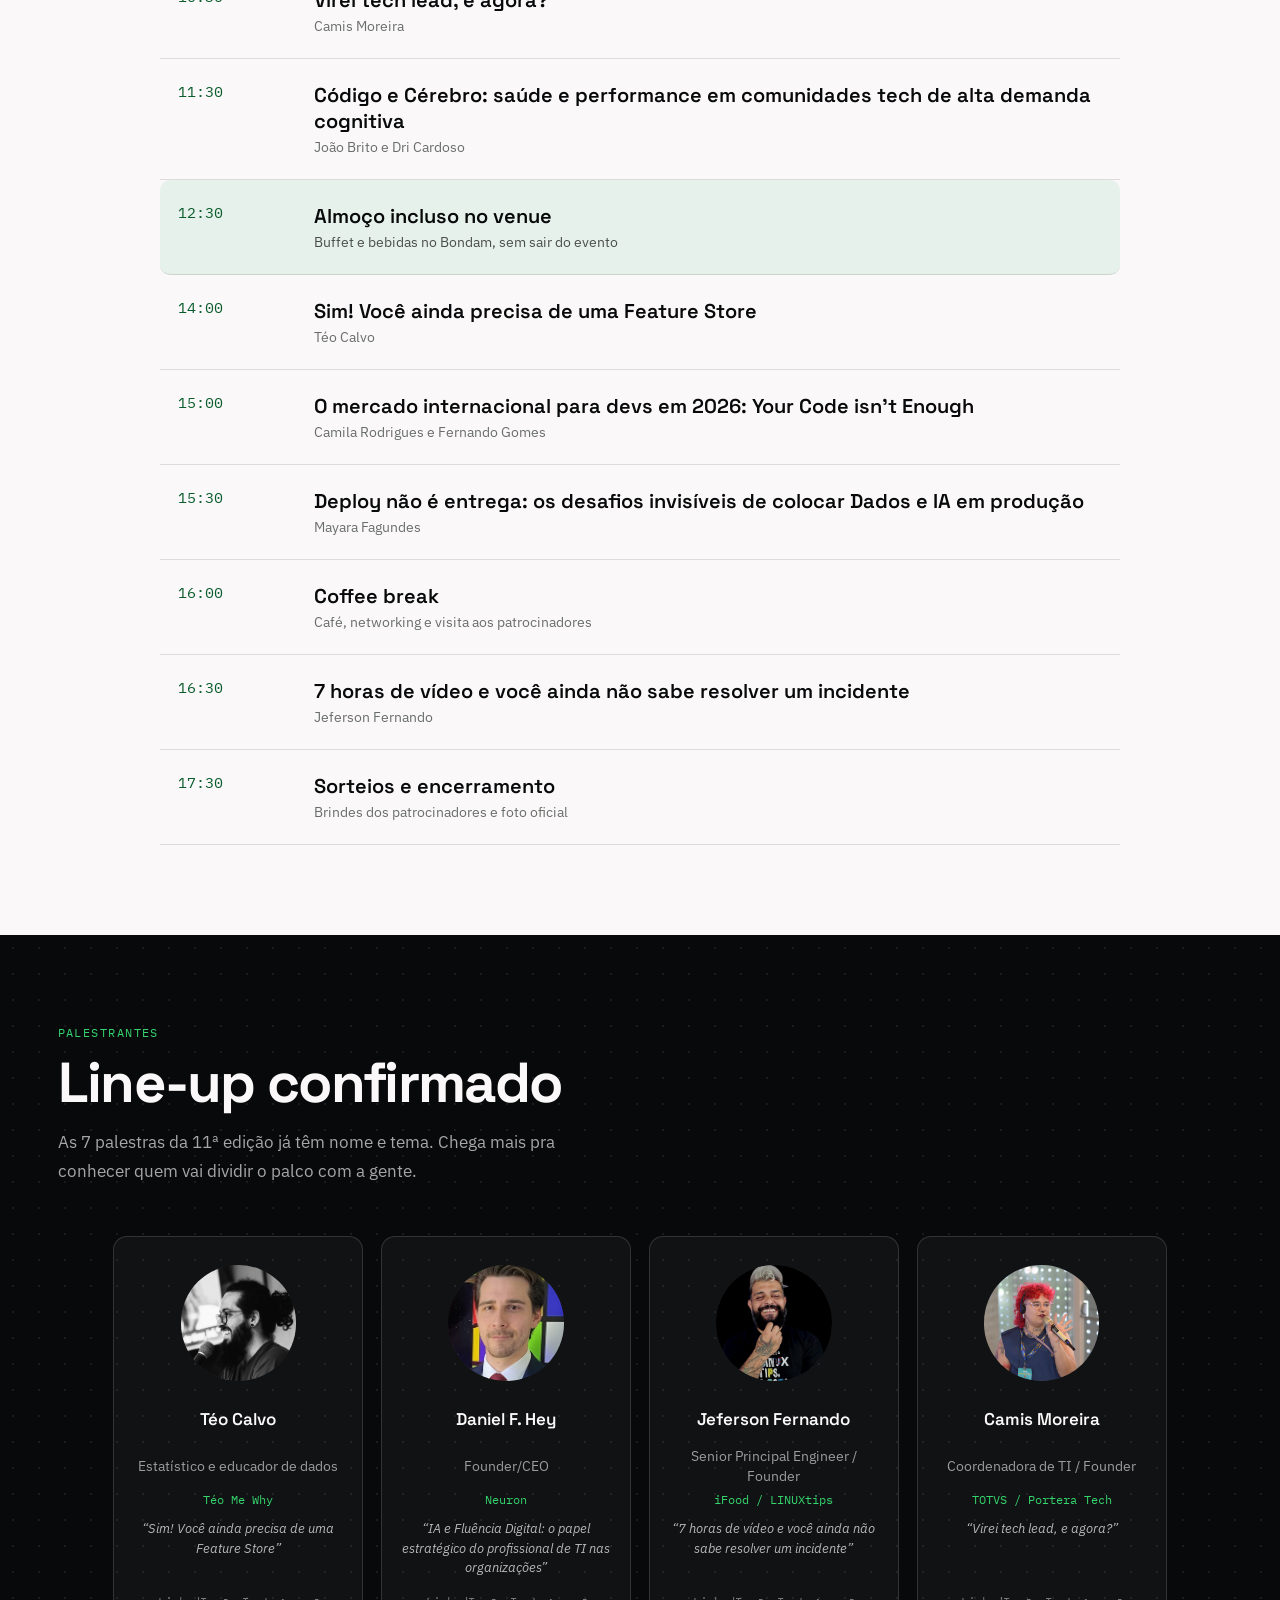
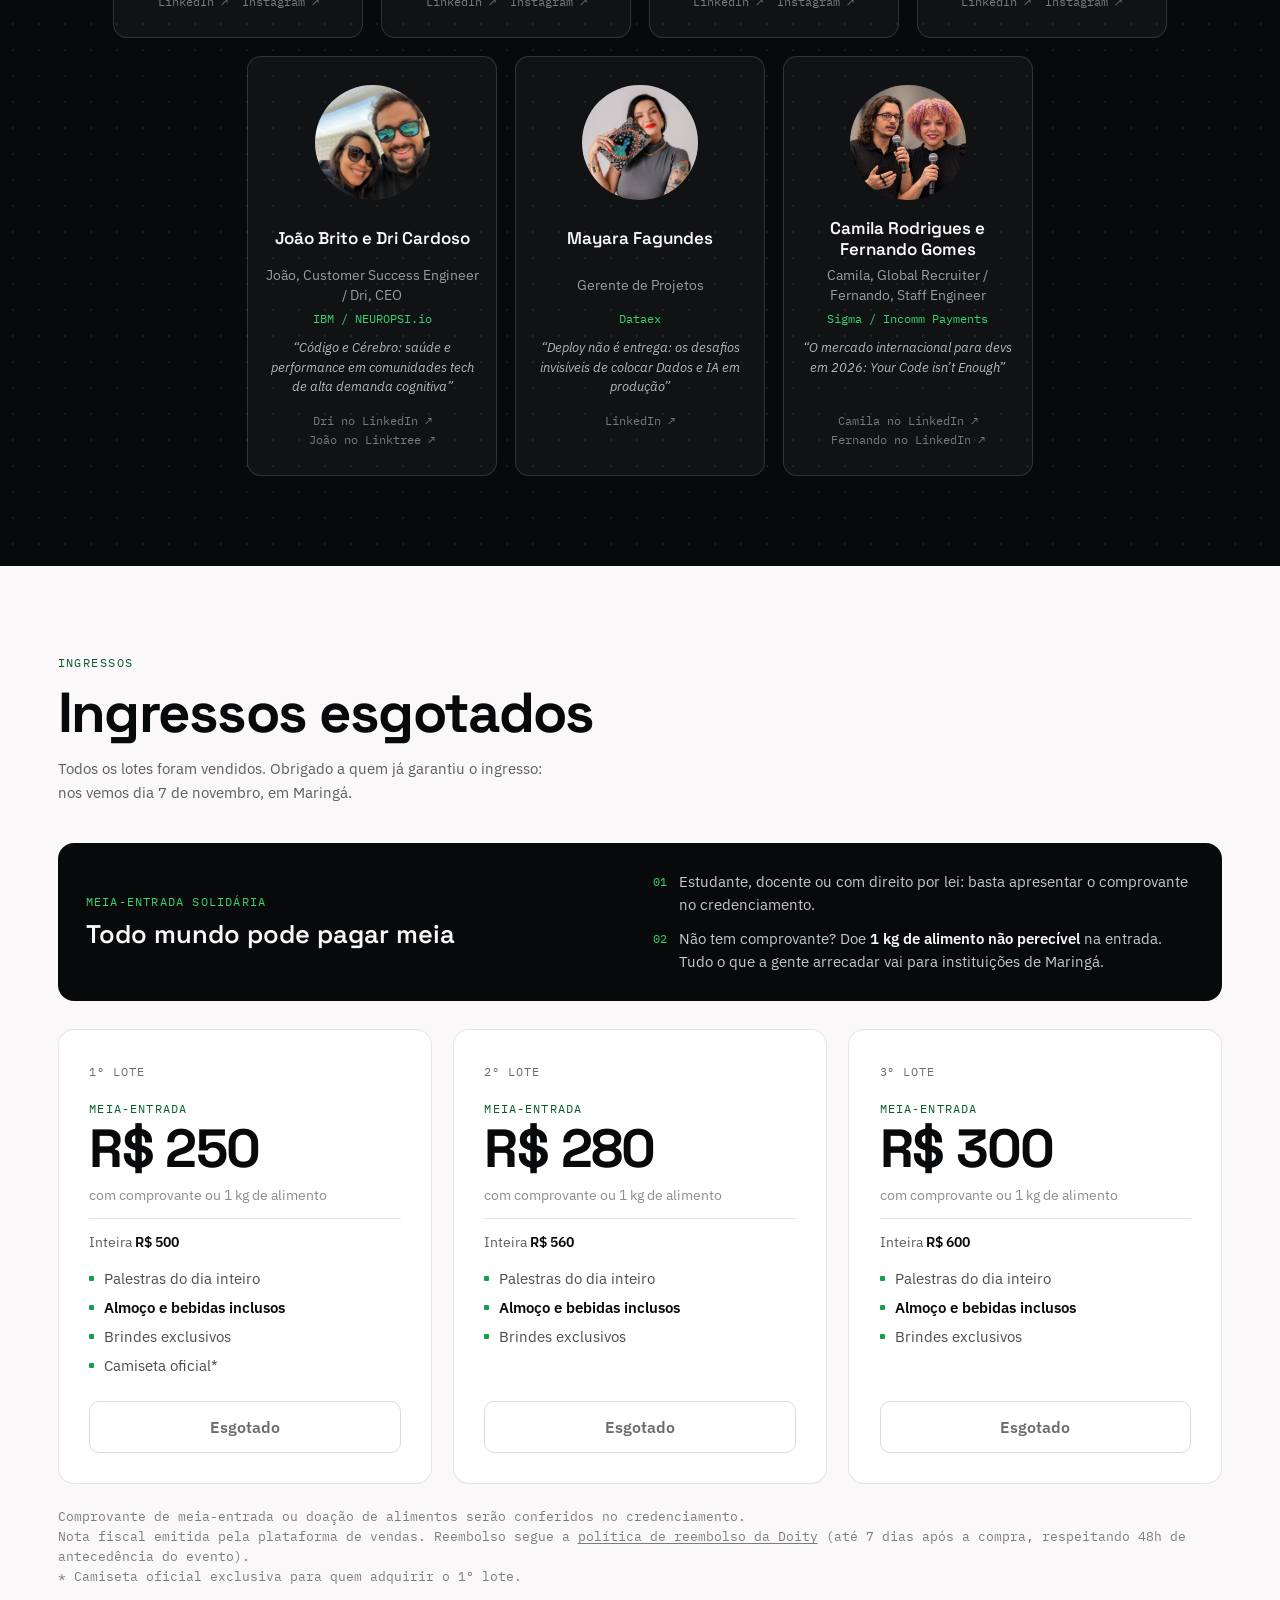
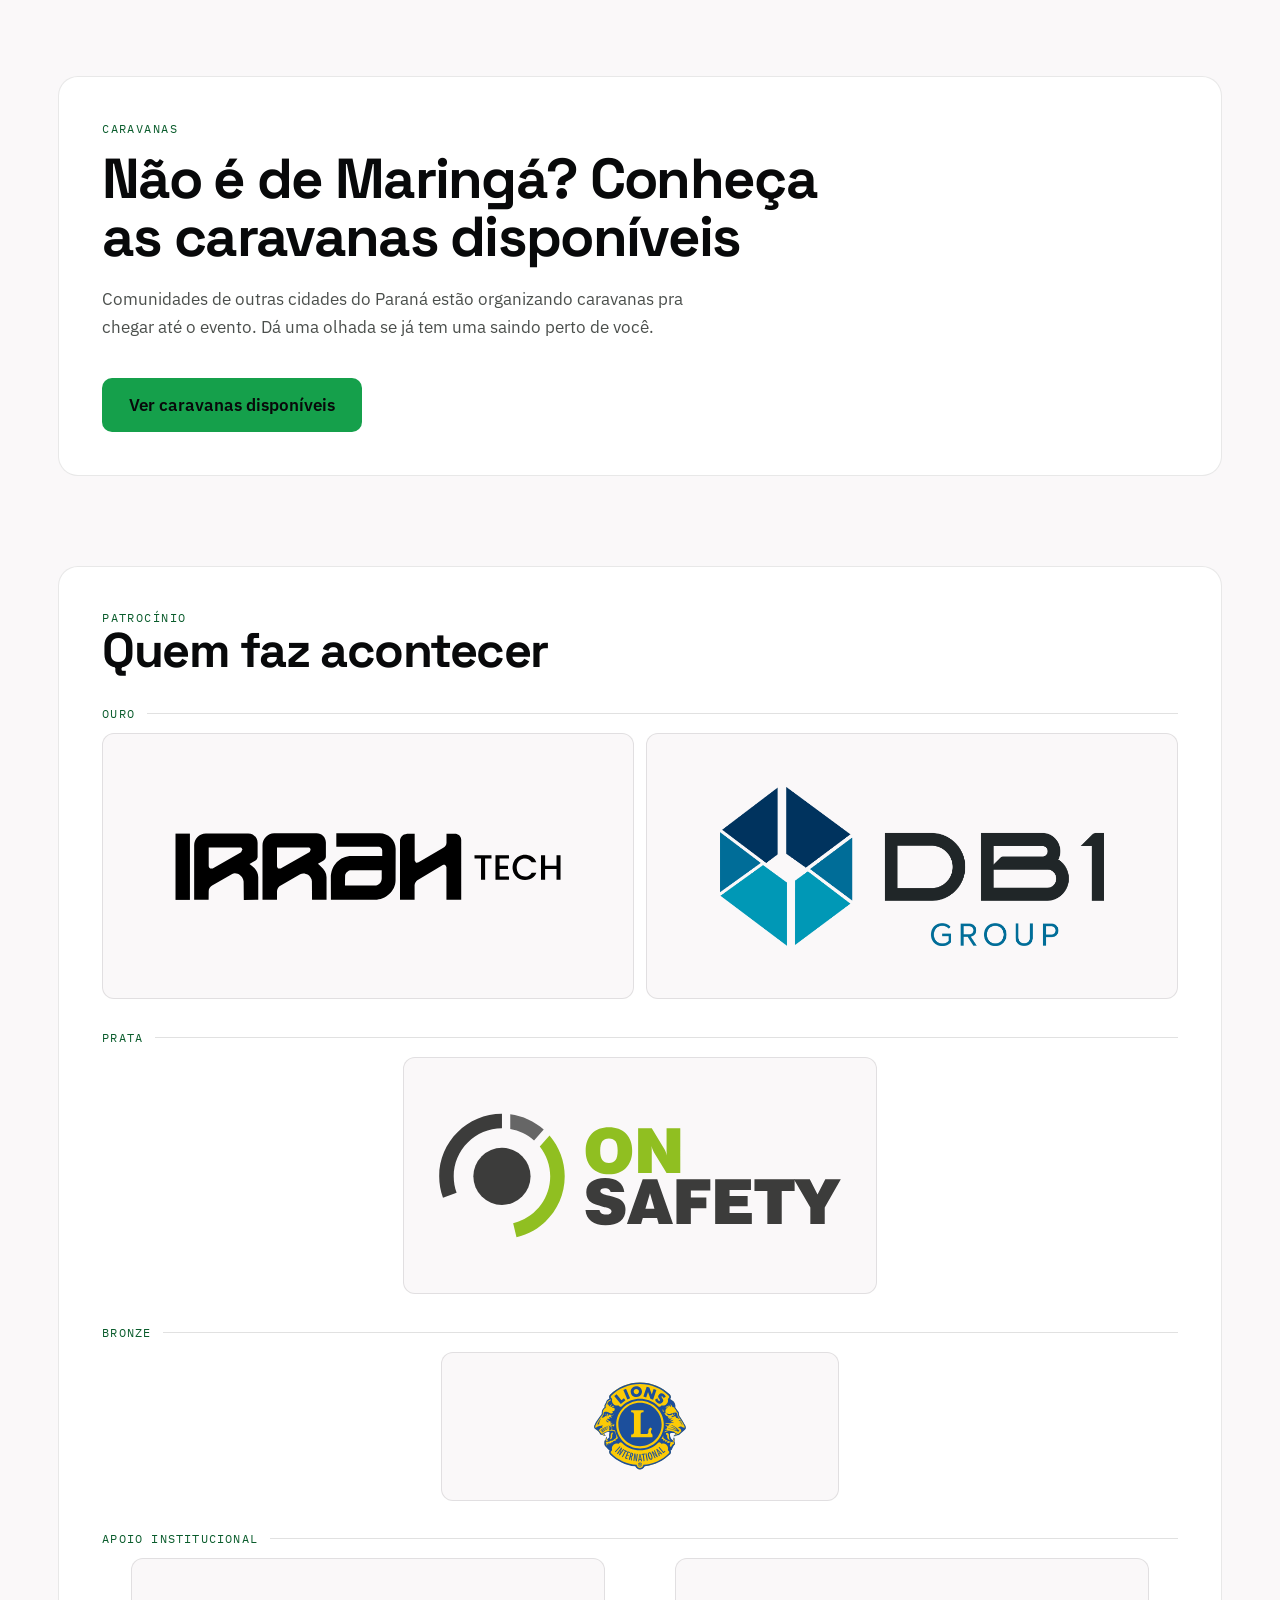
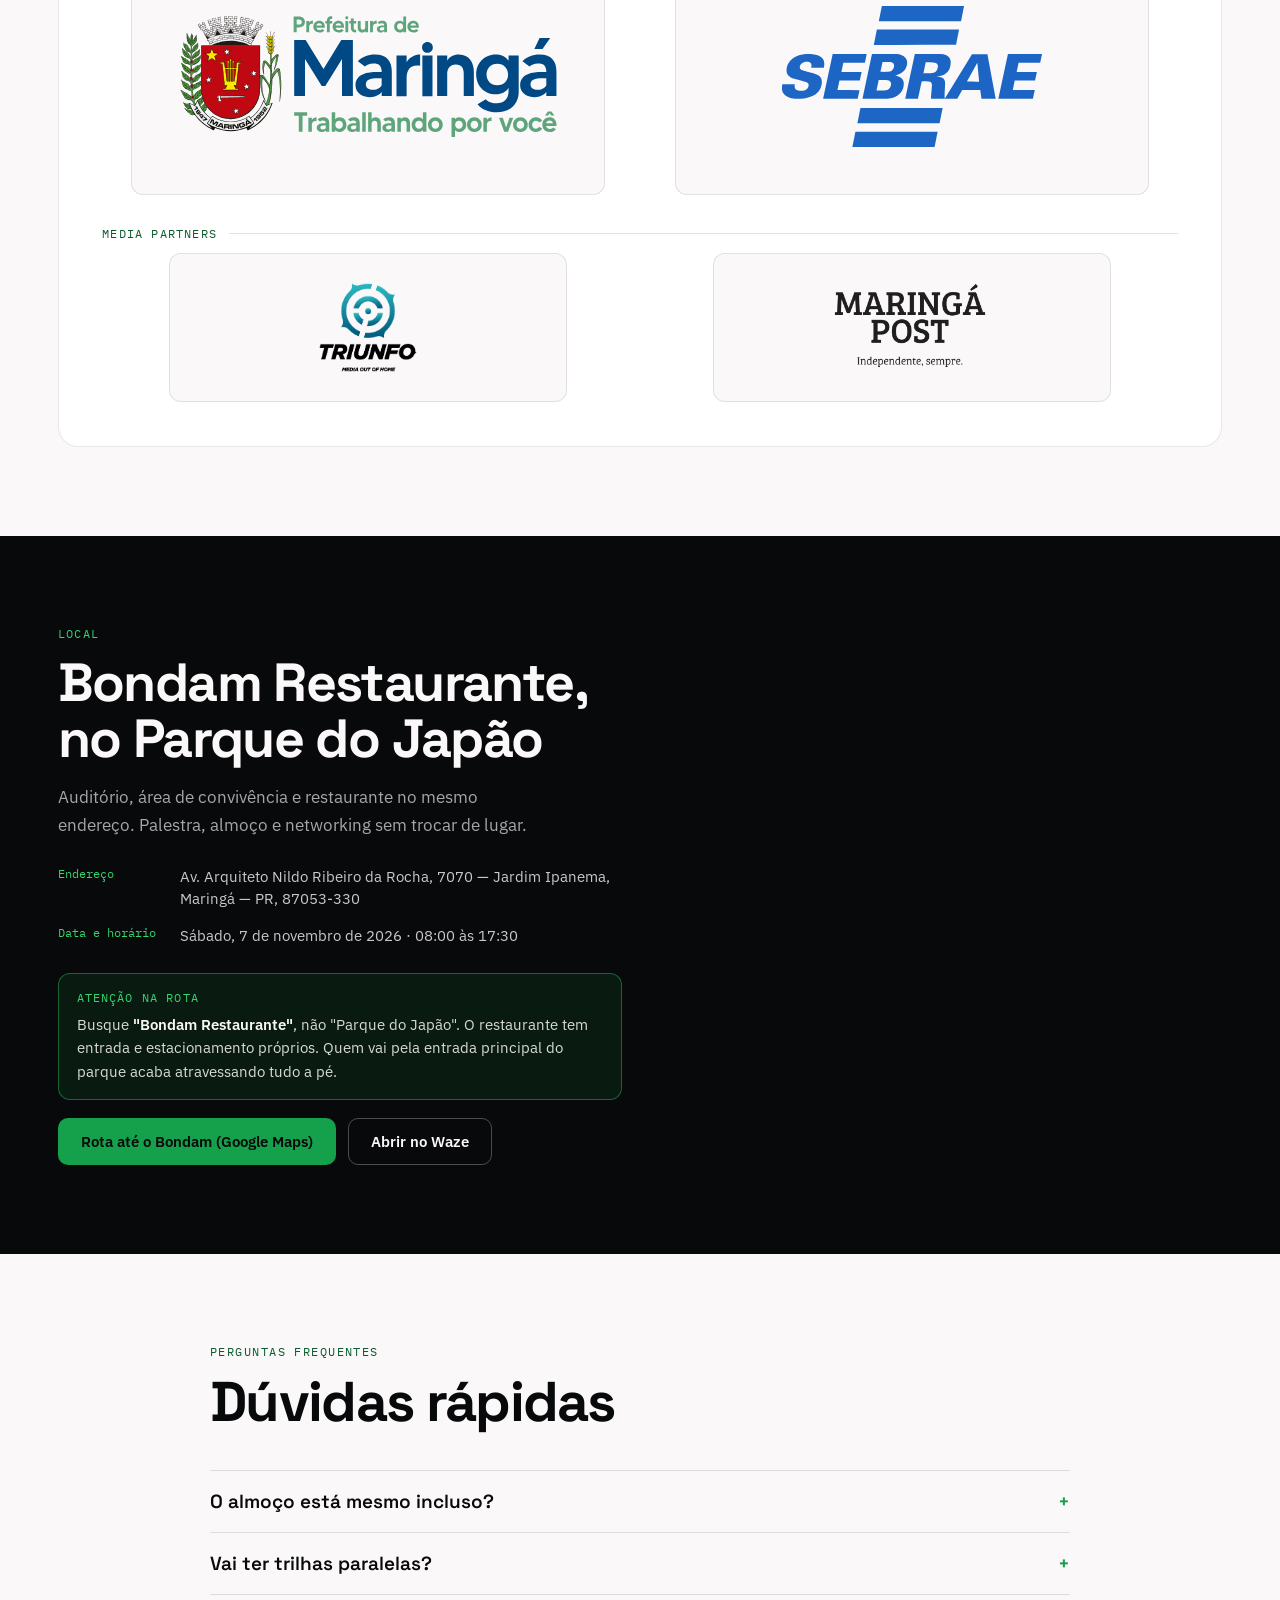
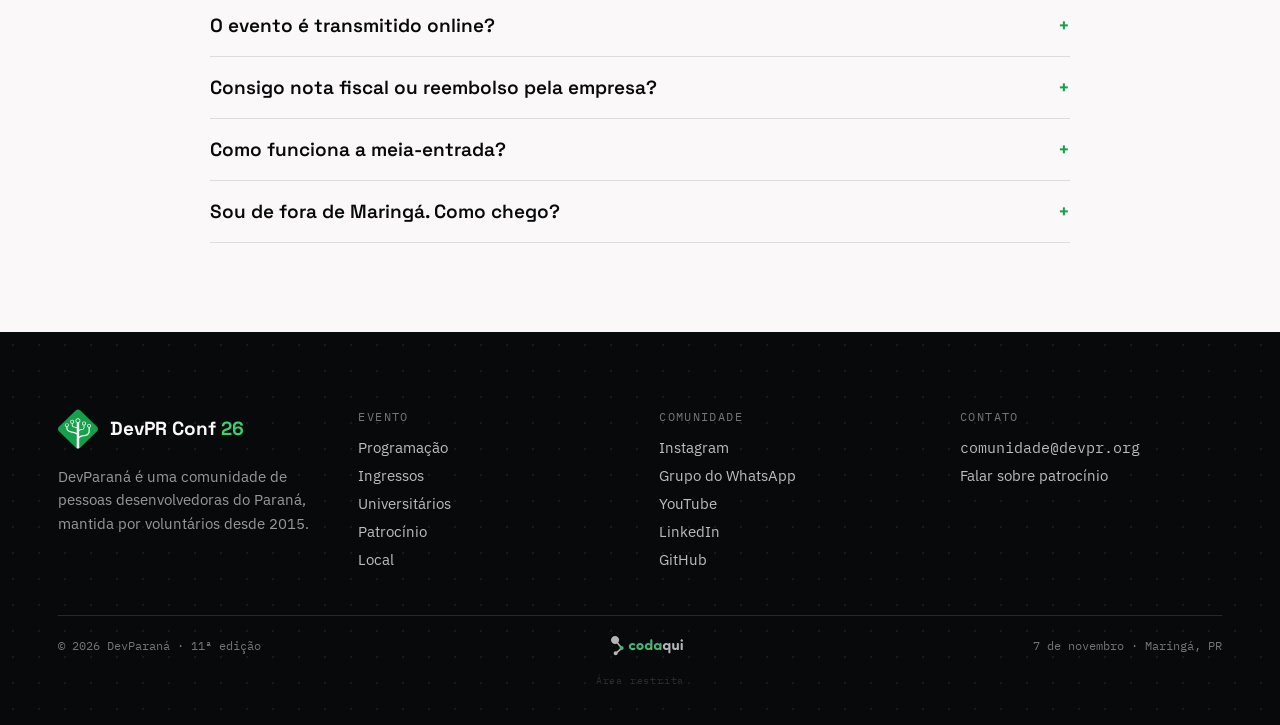
==== commit 527adc23: "Adiciona link discreto de área restrita no rodapé Co-Authored-By: Claude Sonnet 5.5 <noreply@anthrop" ====
--- a/index.html
+++ b/index.html
@@ -536,6 +536,7 @@
       </a>
       <span>7 de novembro · Maringá, PR</span>
     </div>
+    <a href="https://devpr2026.kimi.com" target="_blank" rel="noopener" class="footer__restricted">Área restrita</a>
   </div>
 </footer>
 
--- a/css/footer.css
+++ b/css/footer.css
@@ -104,3 +104,19 @@
   width: auto;
   opacity: .7;
 }
+
+/* Link discreto pra equipe: quase invisível até passar o mouse */
+.footer__restricted {
+  display: block;
+  width: fit-content;
+  margin: 18px auto 0;
+  font-family: var(--font-mono);
+  font-size: 10px;
+  letter-spacing: .08em;
+  color: var(--on-dark-14);
+  transition: color var(--transition-default);
+}
+
+.footer__restricted:hover {
+  color: var(--on-dark-60);
+}
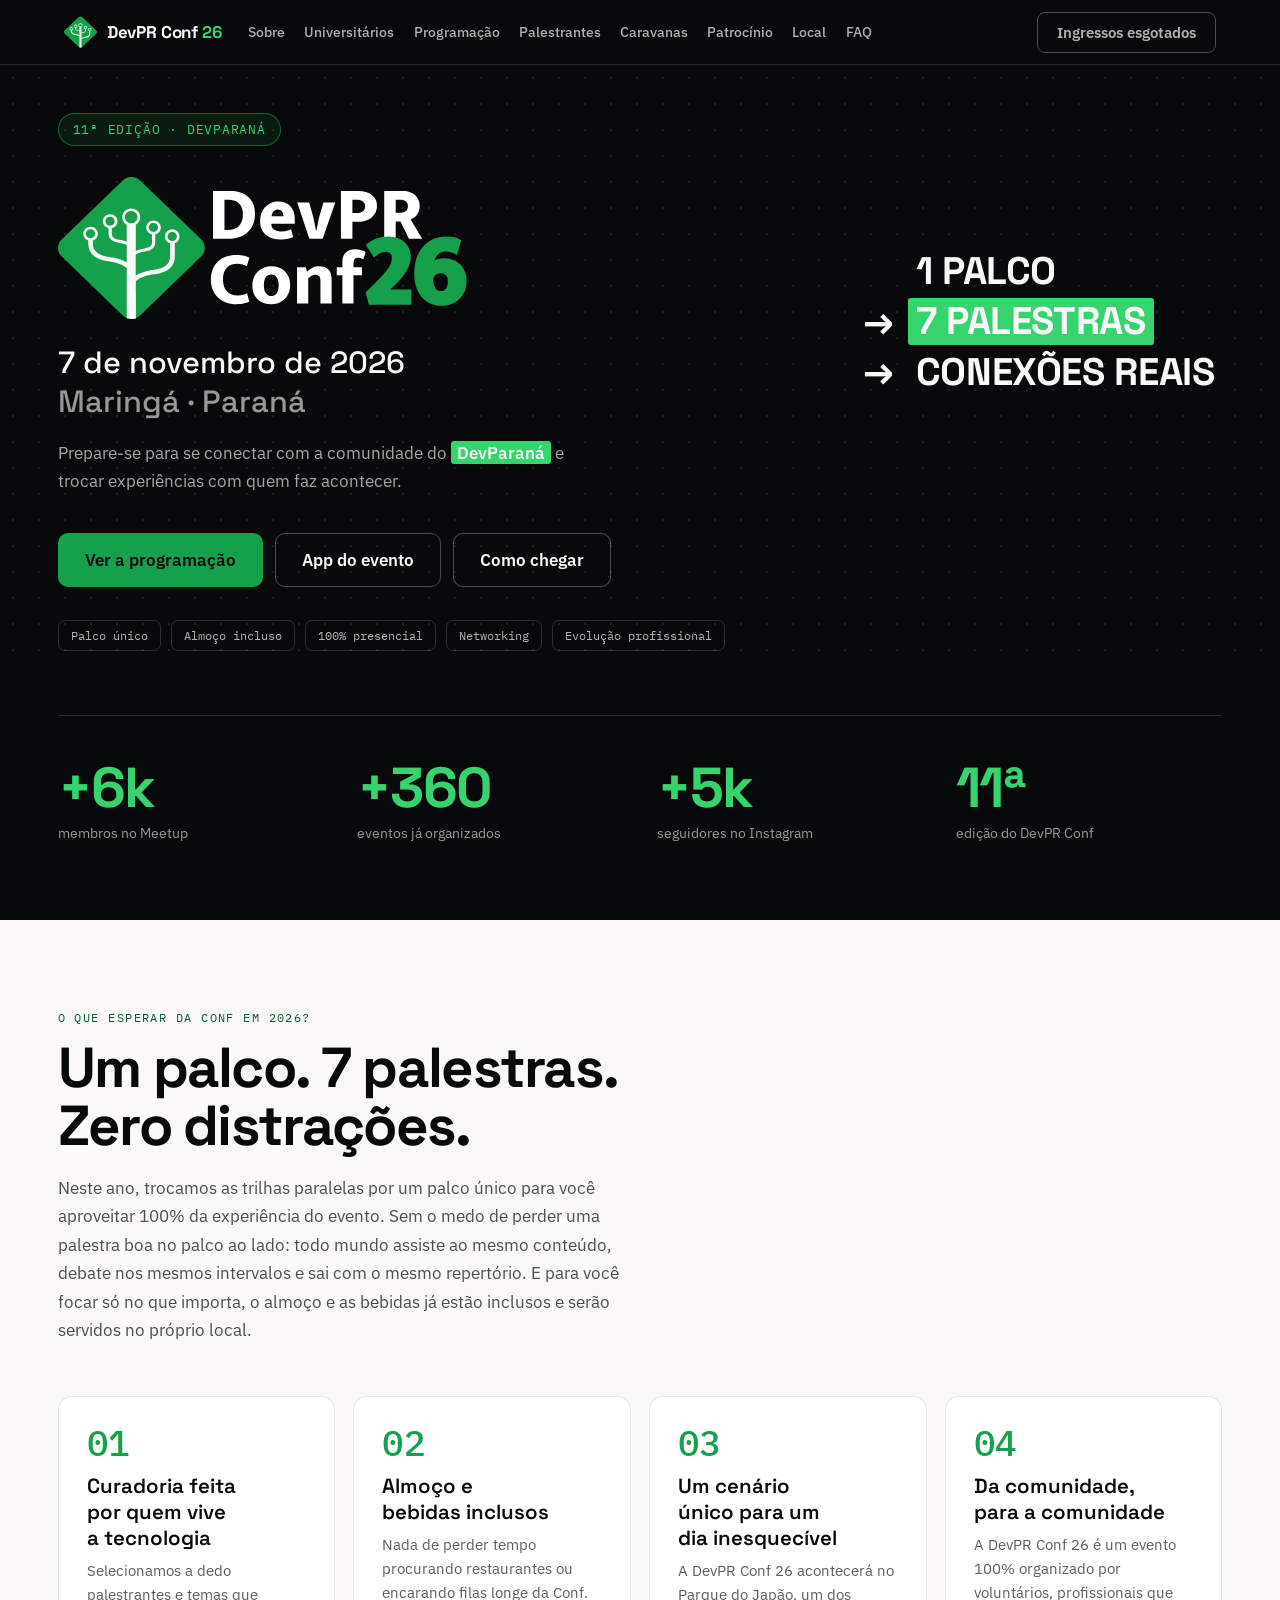
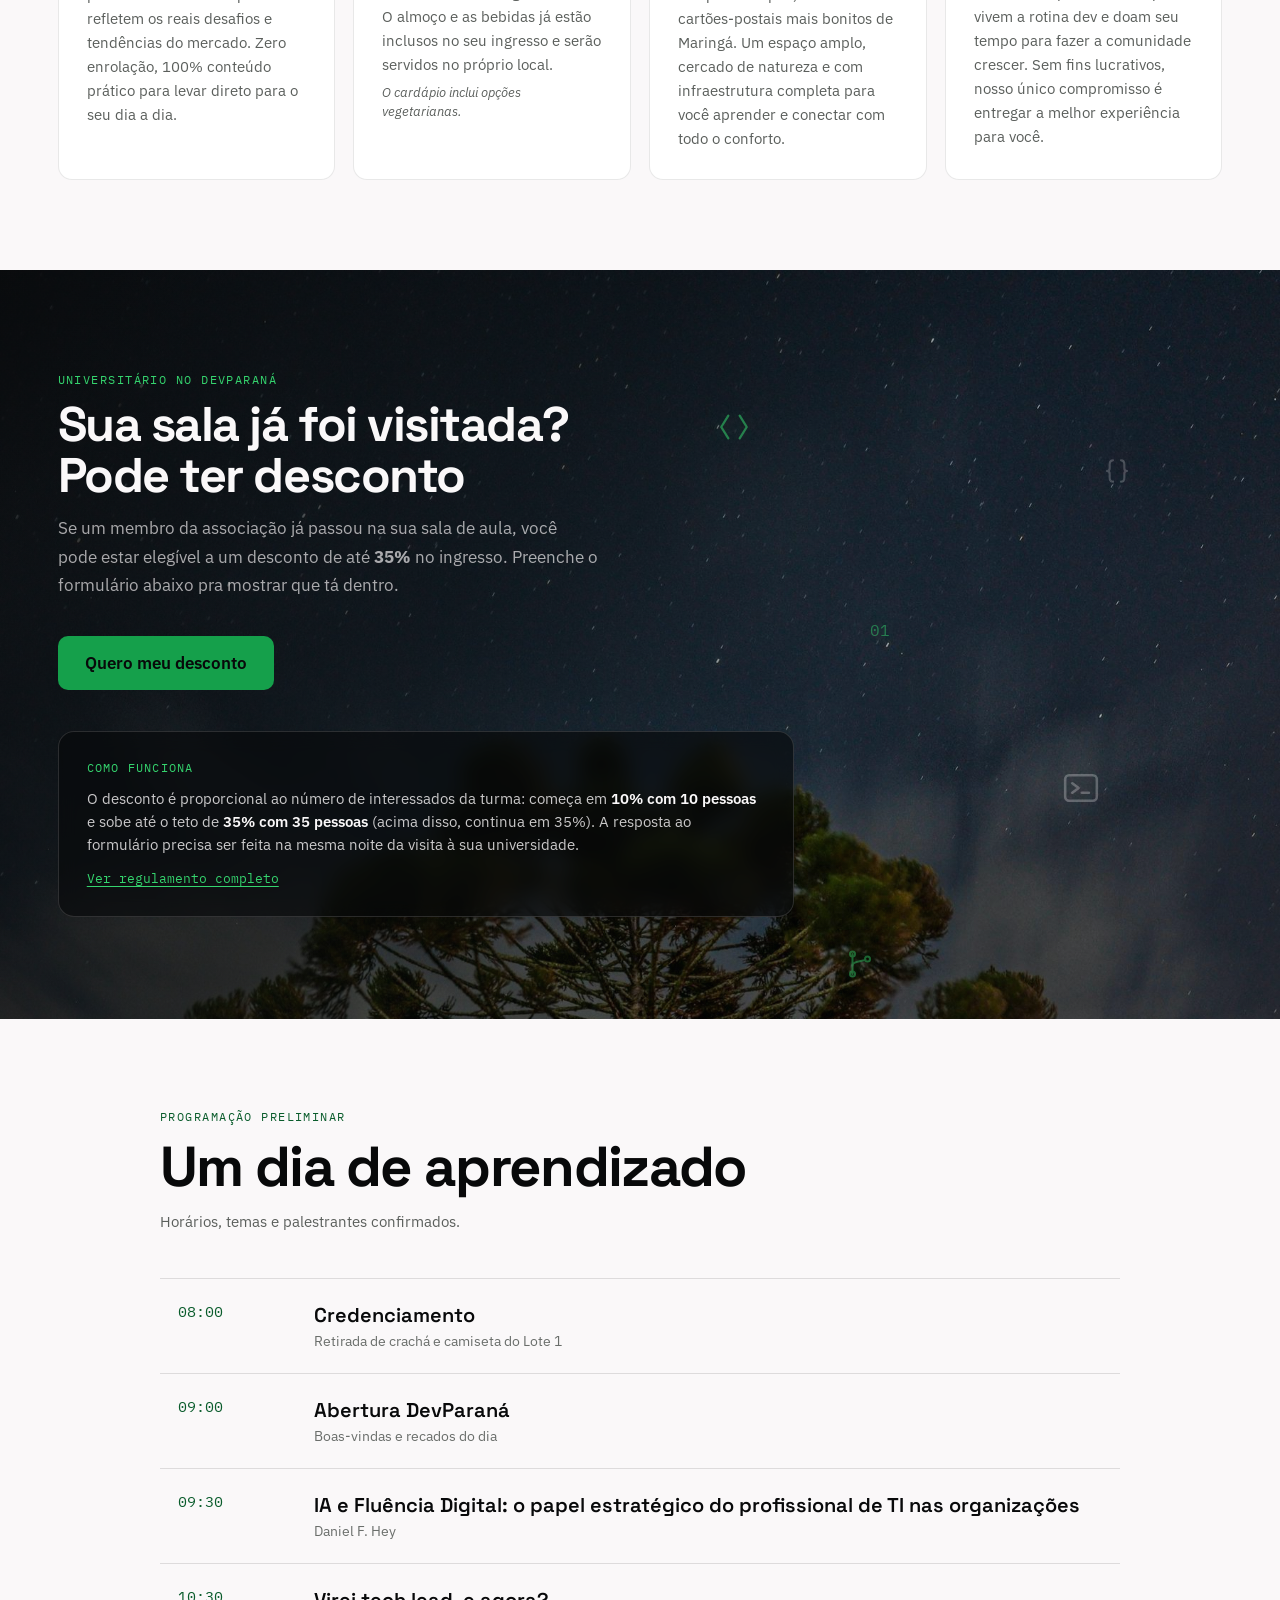
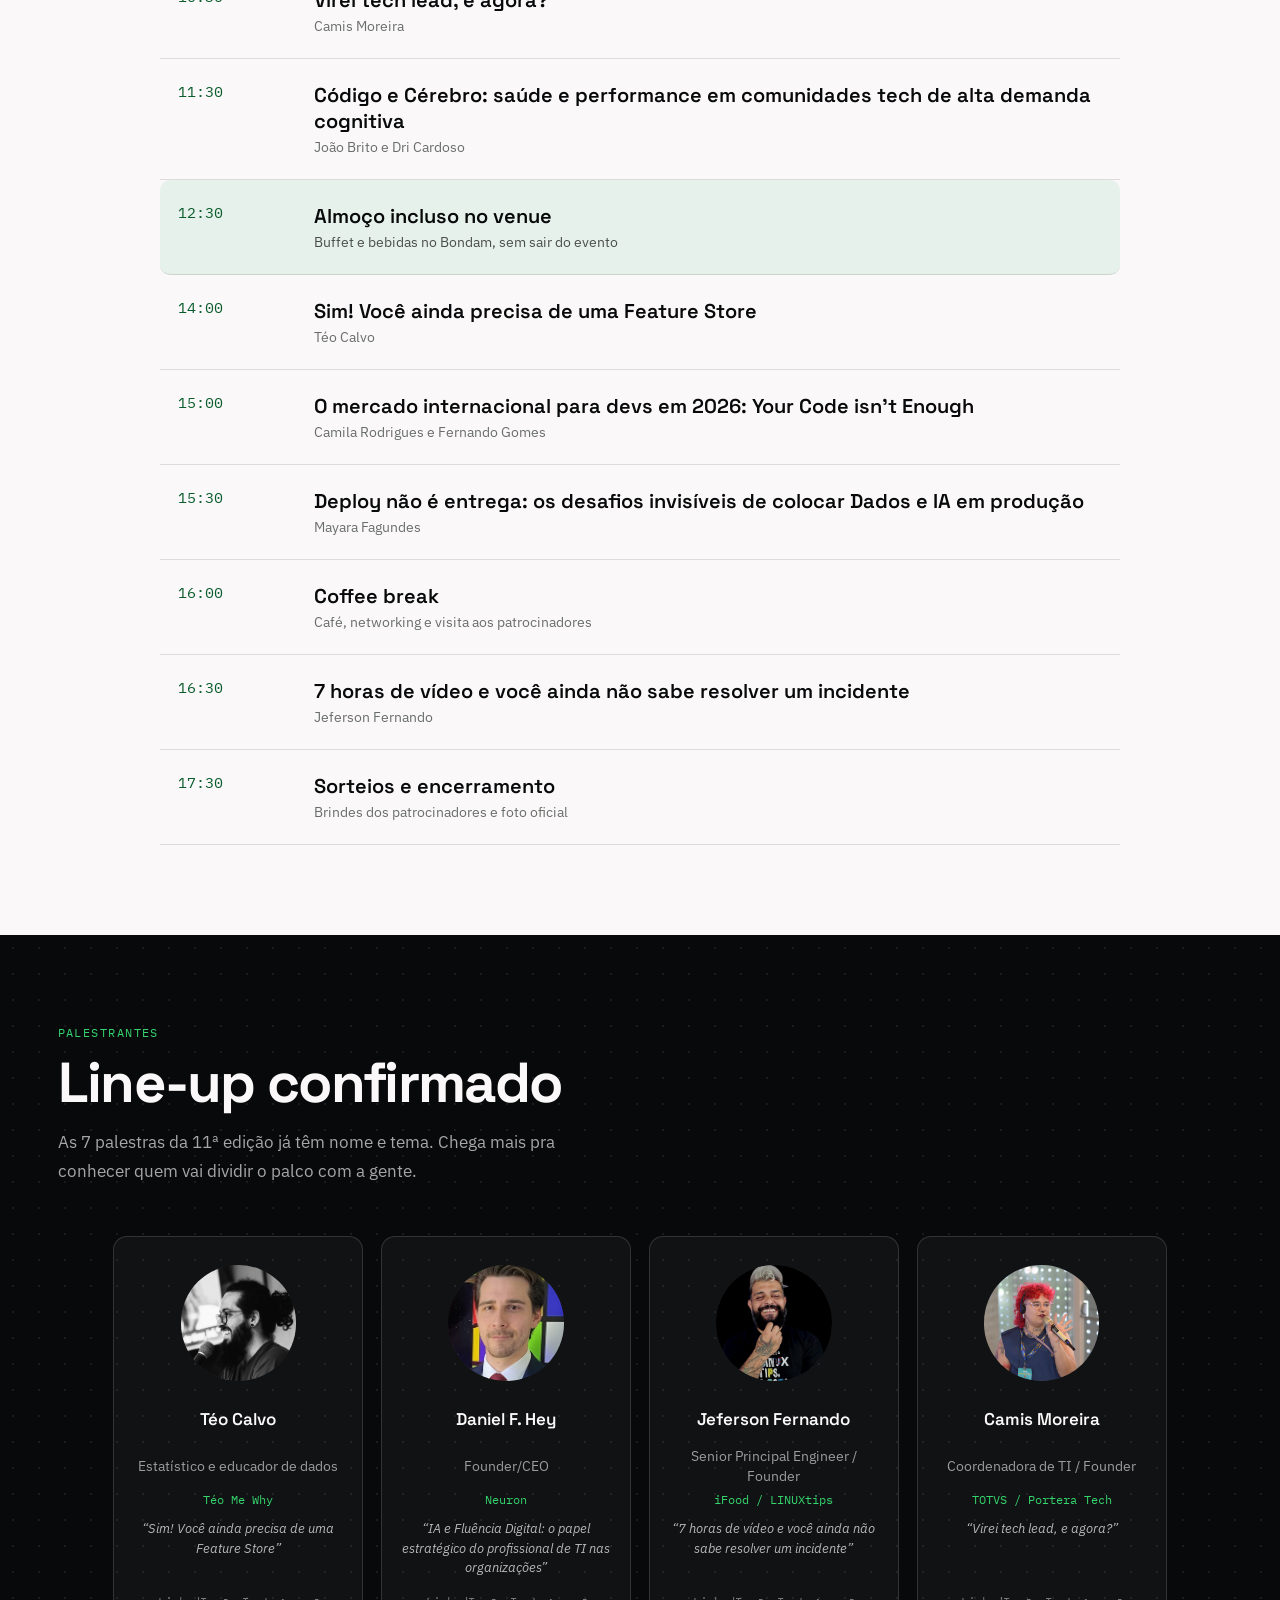
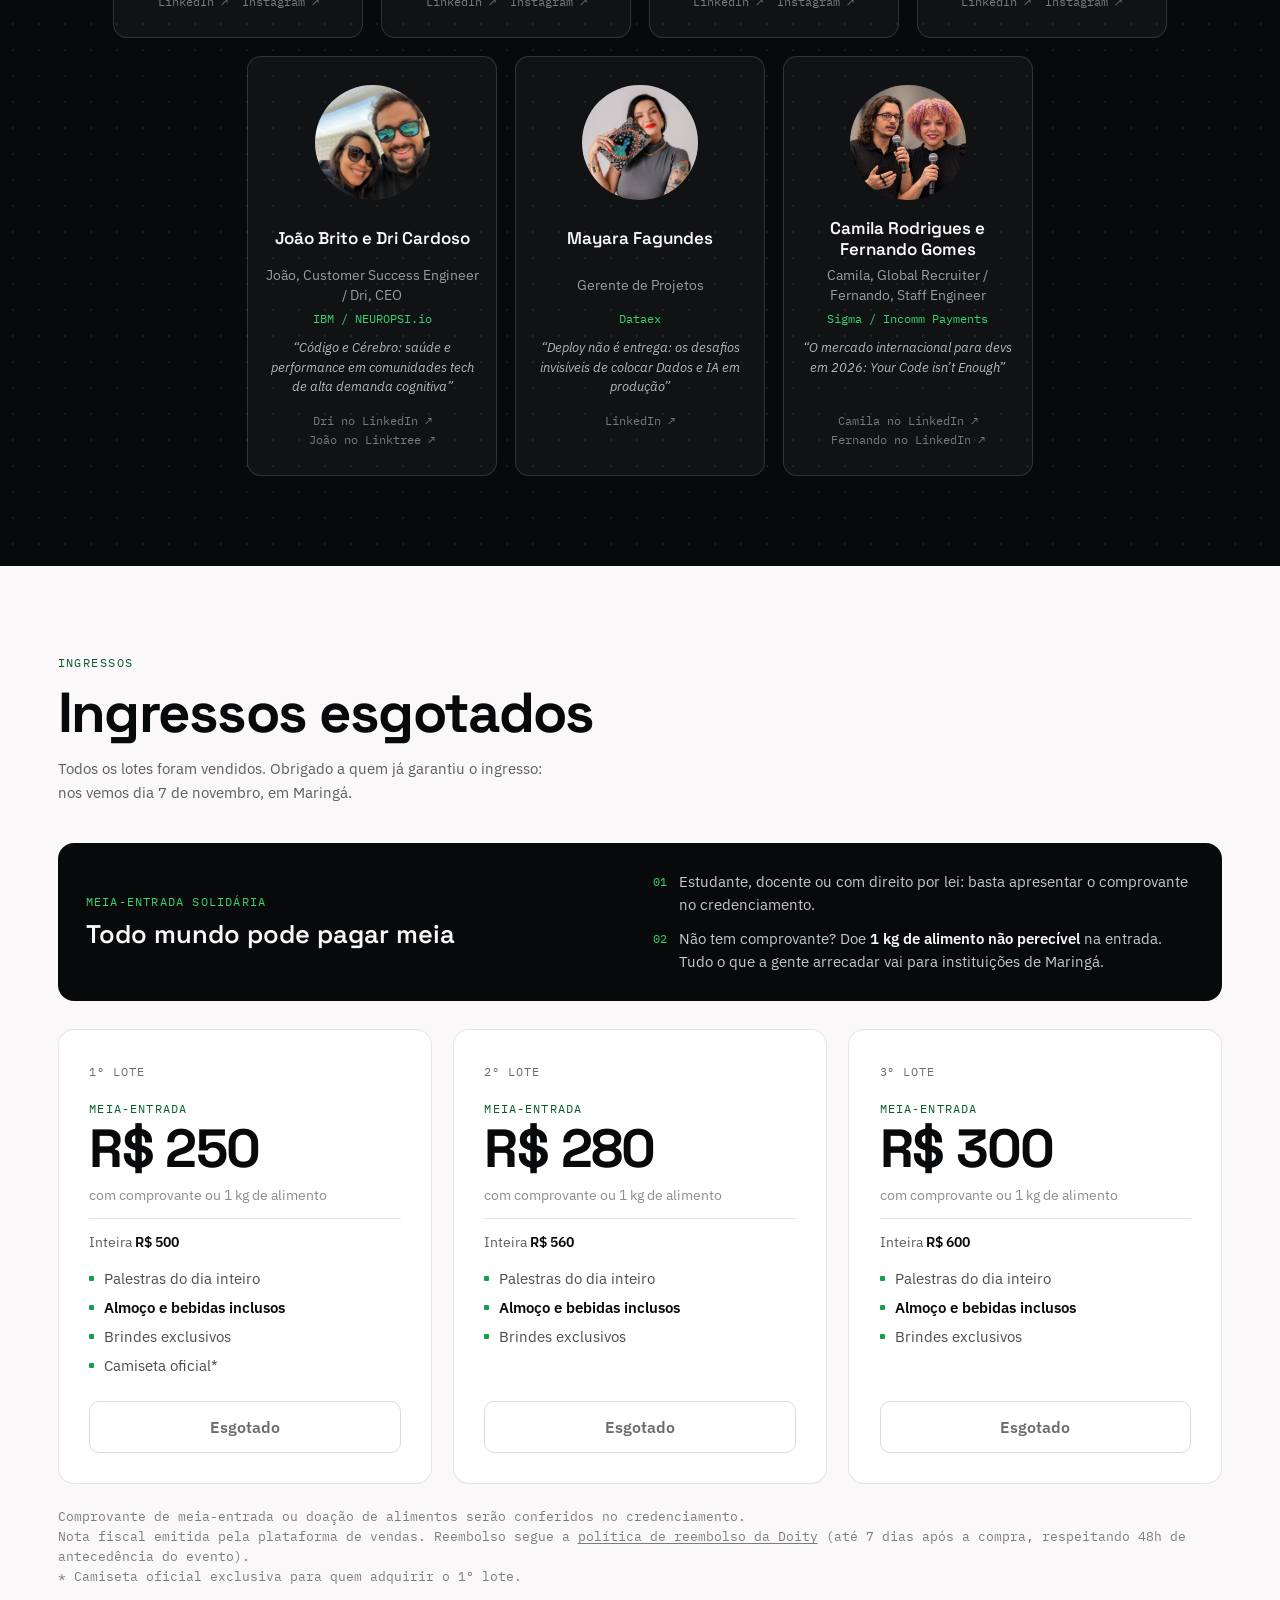
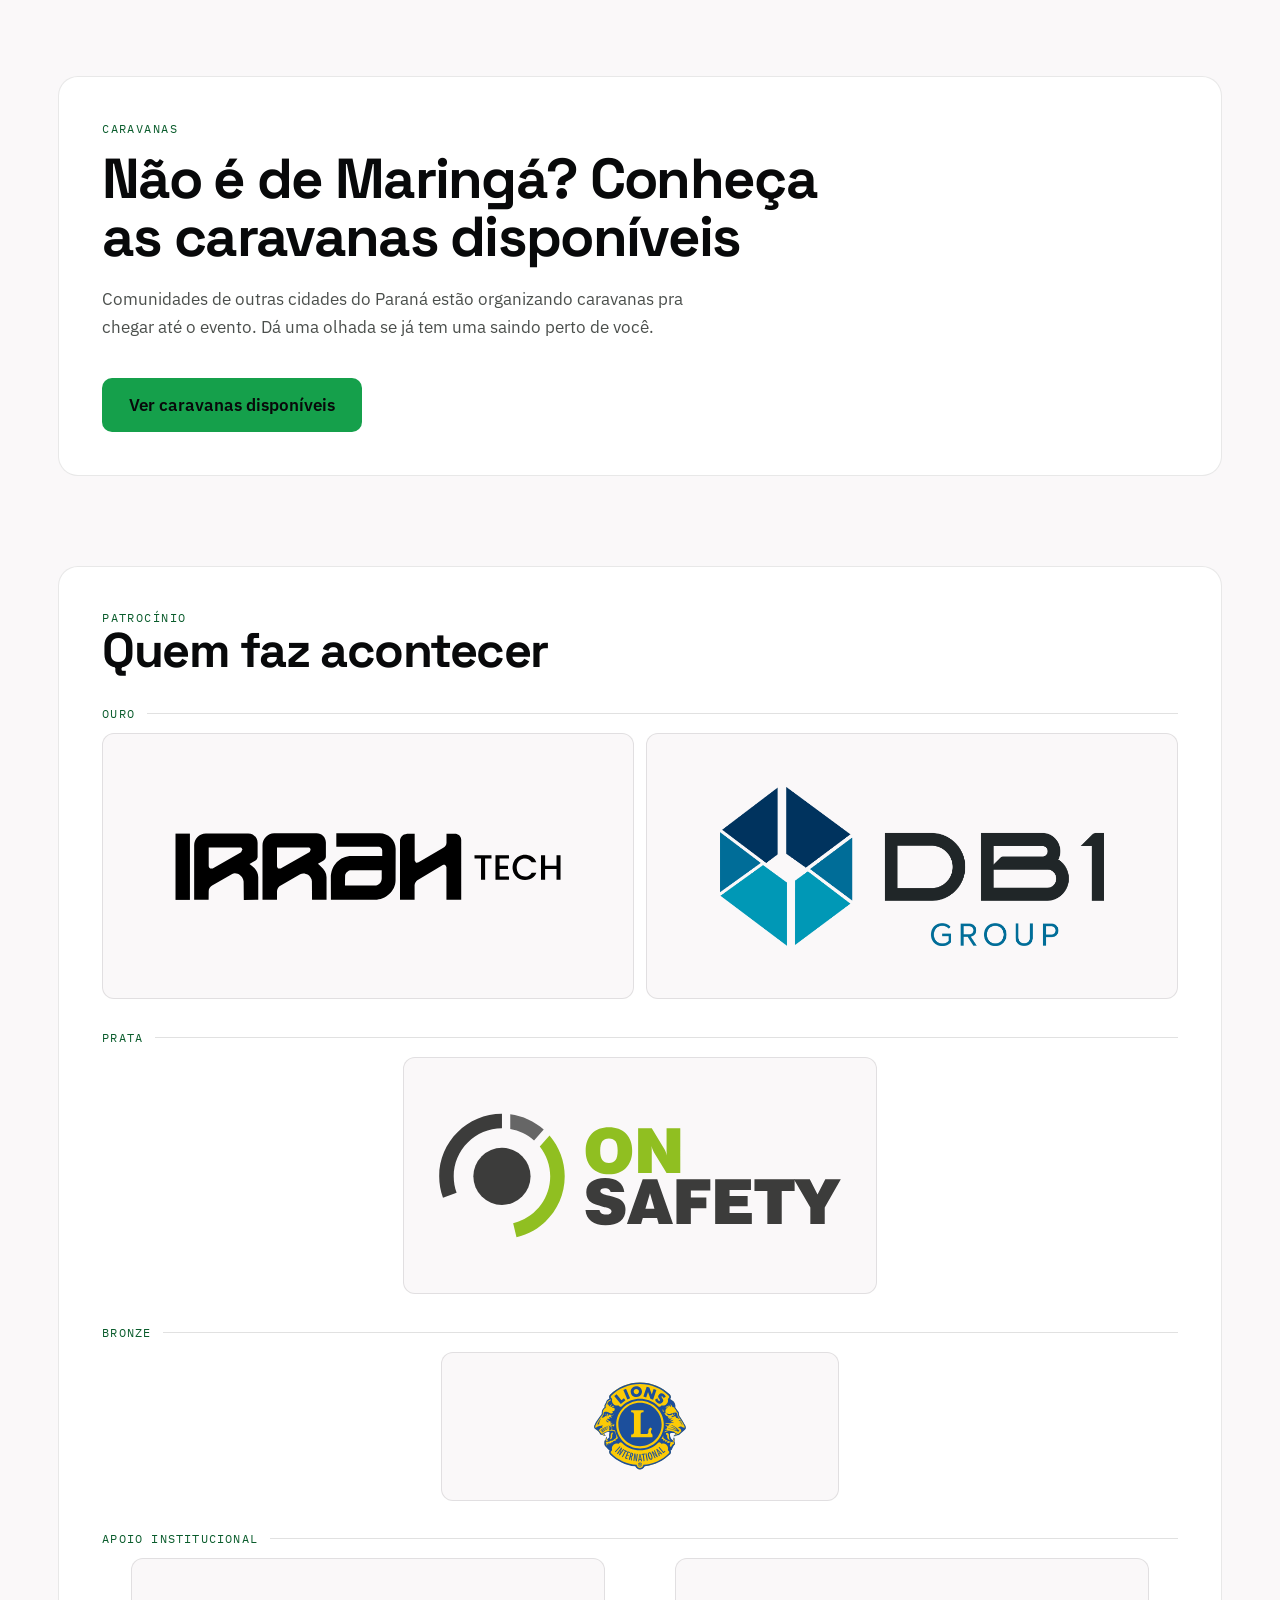
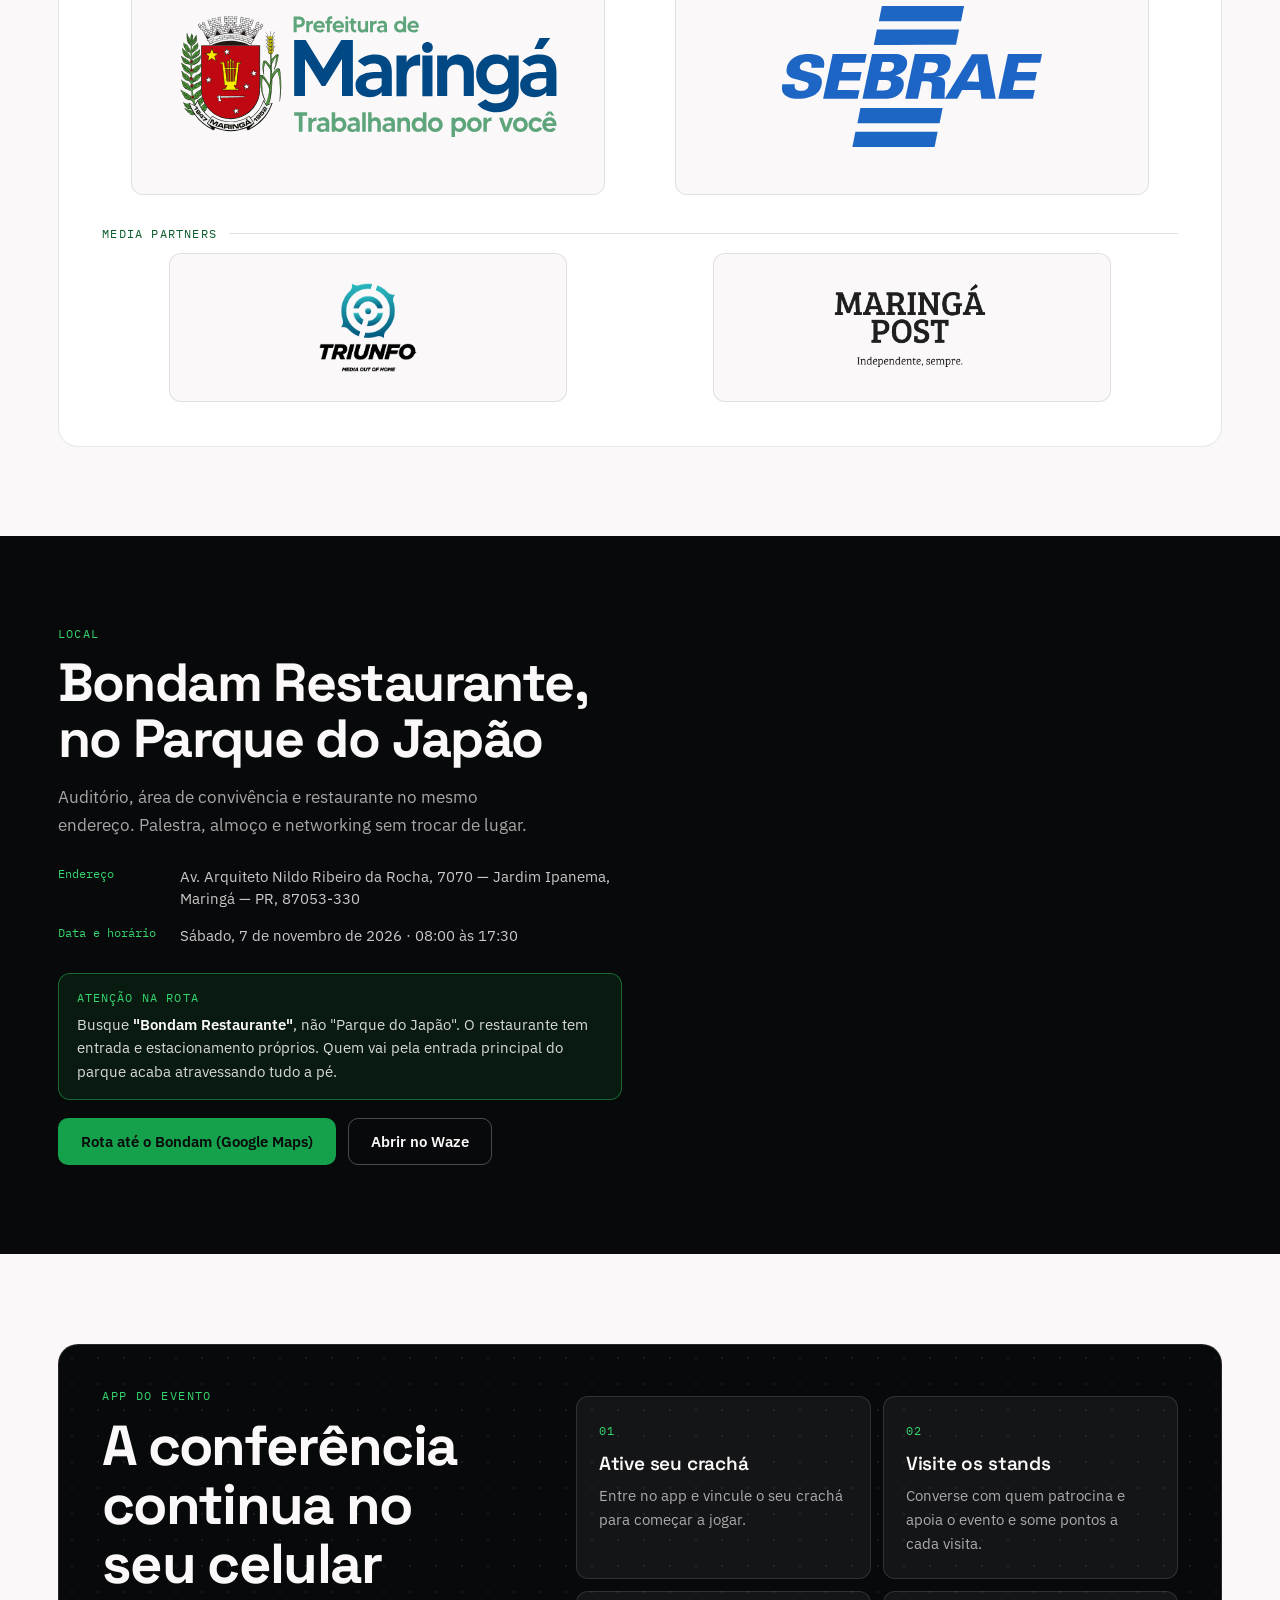
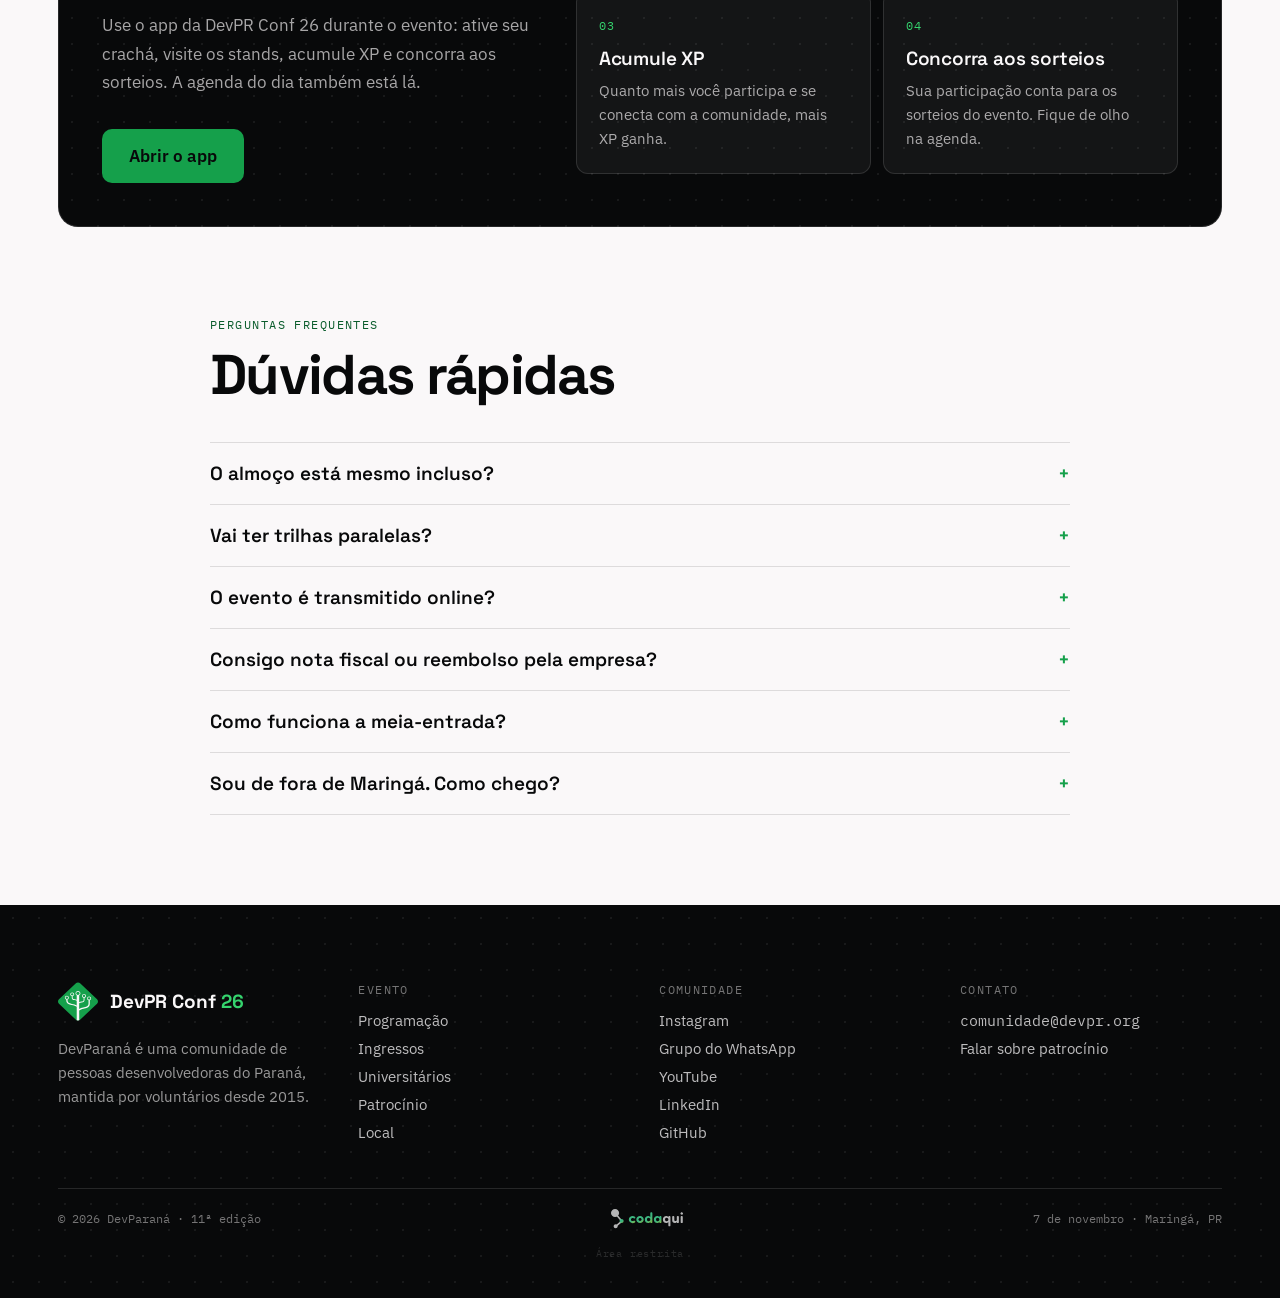
==== commit 5419ea6b: "Adiciona seção App do evento e botão no topo Co-Authored-By: Claude Sonnet 5.5 <noreply@anthropic.co" ====
--- a/index.html
+++ b/index.html
@@ -41,6 +41,7 @@
 <link rel="stylesheet" href="css/ingressos.css">
 <link rel="stylesheet" href="css/patrocinio.css">
 <link rel="stylesheet" href="css/local.css">
+<link rel="stylesheet" href="css/app.css">
 <link rel="stylesheet" href="css/faq.css">
 <link rel="stylesheet" href="css/caravanas.css">
 <link rel="stylesheet" href="css/footer.css">
@@ -122,6 +123,7 @@
 
       <div class="hero__actions">
         <a href="#programacao" class="btn btn--primary">Ver a programação</a>
+        <a href="#app" class="btn btn--outline">App do evento</a>
         <a href="#local" class="btn btn--outline">Como chegar</a>
       </div>
 
@@ -475,6 +477,40 @@
     </div>
   </section>
 
+  <section class="app" id="app">
+    <div class="app__inner">
+      <div class="app__intro">
+        <div class="eyebrow">App do evento</div>
+        <h2 class="section-heading app__heading">A conferência continua no seu celular</h2>
+        <p class="section-lead app__lead">Use o app da DevPR Conf 26 durante o evento: ative seu crachá, visite os stands, acumule XP e concorra aos sorteios. A agenda do dia também está lá.</p>
+        <a href="https://devpr2026.kimi.pro" target="_blank" rel="noopener" class="btn btn--primary app__button">Abrir o app</a>
+      </div>
+
+      <div class="app__steps">
+        <div class="app__step">
+          <span class="app__step-number">01</span>
+          <h3 class="app__step-title">Ative seu crachá</h3>
+          <p class="app__step-text">Entre no app e vincule o seu crachá para começar a jogar.</p>
+        </div>
+        <div class="app__step">
+          <span class="app__step-number">02</span>
+          <h3 class="app__step-title">Visite os stands</h3>
+          <p class="app__step-text">Converse com quem patrocina e apoia o evento e some pontos a cada visita.</p>
+        </div>
+        <div class="app__step">
+          <span class="app__step-number">03</span>
+          <h3 class="app__step-title">Acumule XP</h3>
+          <p class="app__step-text">Quanto mais você participa e se conecta com a comunidade, mais XP ganha.</p>
+        </div>
+        <div class="app__step">
+          <span class="app__step-number">04</span>
+          <h3 class="app__step-title">Concorra aos sorteios</h3>
+          <p class="app__step-text">Sua participação conta para os sorteios do evento. Fique de olho na agenda.</p>
+        </div>
+      </div>
+    </div>
+  </section>
+
   <section class="faq" id="faq">
     <div class="faq__inner">
       <div class="eyebrow">Perguntas frequentes</div>
@@ -536,7 +572,7 @@
       </a>
       <span>7 de novembro · Maringá, PR</span>
     </div>
-    <a href="https://devpr2026.kimi.com" target="_blank" rel="noopener" class="footer__restricted">Área restrita</a>
+    <a href="https://devpr2026.kimi.pro" target="_blank" rel="noopener" class="footer__restricted">Área restrita</a>
   </div>
 </footer>
 
--- a/css/patrocinio.css
+++ b/css/patrocinio.css
@@ -262,11 +262,31 @@
 }
 
 @media (max-width: 759px) {
-  /* Cards menores no celular: deixa a logo ocupar mais do card. */
+  /* Celular: cards um pouco maiores (mantendo a hierarquia entre os níveis)
+     e logo ocupando mais do card. */
+  .patrocinio__slots--prata .patrocinio__slot,
+  .patrocinio__slots--apoio-institucional .patrocinio__slot {
+    flex-basis: 48%;
+  }
+
+  .patrocinio__slots--bronze .patrocinio__slot,
+  .patrocinio__slots--media-partner .patrocinio__slot {
+    flex-basis: 44%;
+  }
+
+  .patrocinio__slots--bronze .patrocinio__slot {
+    aspect-ratio: 16 / 8;
+  }
+
+  .patrocinio__slots--prata .patrocinio__slot--filled img {
+    width: 98%;
+    max-height: 94%;
+  }
+
   .patrocinio__slots--bronze .patrocinio__slot--filled img,
   .patrocinio__slots--apoio-institucional .patrocinio__slot--filled img,
   .patrocinio__slots--media-partner .patrocinio__slot--filled img {
-    max-width: 88%;
-    max-height: 76%;
-  }
-}
+    max-width: 96%;
+    max-height: 94%;
+  }
+}
--- a/css/app.css
+++ b/css/app.css
@@ -0,0 +1,82 @@
+/* App do evento (#app): gamificação e experiências. Fica entre Local (escuro)
+   e FAQ (claro); sem padding embaixo porque o FAQ já abre com o respiro padrão. */
+.app {
+  background: var(--color-off-white);
+  padding: var(--section-padding-y) var(--section-padding-x) 0;
+}
+
+.app__inner {
+  max-width: var(--content-max-width);
+  margin: 0 auto;
+  background: var(--color-black);
+  background-image: radial-gradient(var(--on-dark-07) 1px, transparent 1px);
+  background-size: 26px 26px;
+  border: 1px solid var(--on-dark-12);
+  border-radius: var(--radius-container);
+  padding: clamp(26px, 3.4vw, 56px);
+  display: grid;
+  gap: clamp(28px, 3.4vw, 56px);
+}
+
+.app__intro .eyebrow {
+  color: var(--color-green-bright);
+}
+
+.app__heading {
+  color: var(--color-off-white);
+  max-width: 20ch;
+}
+
+.app__lead {
+  color: var(--on-dark-66);
+}
+
+.app__button {
+  margin-top: clamp(22px, 2.6vw, 32px);
+}
+
+.app__steps {
+  display: grid;
+  grid-template-columns: repeat(auto-fit, minmax(220px, 1fr));
+  gap: 12px;
+}
+
+.app__step {
+  background: var(--on-dark-05);
+  border: 1px solid var(--on-dark-12);
+  border-radius: 12px;
+  padding: 22px;
+}
+
+.app__step-number {
+  font-family: var(--font-mono);
+  font-size: 12px;
+  letter-spacing: .1em;
+  color: var(--color-green-bright);
+}
+
+.app__step-title {
+  margin-top: 12px;
+  font-weight: 600;
+  font-size: 19px;
+  letter-spacing: -.01em;
+  color: var(--color-off-white);
+}
+
+.app__step-text {
+  margin-top: 8px;
+  font-size: 15px;
+  line-height: 1.6;
+  color: var(--on-dark-66);
+}
+
+@media (min-width: 900px) {
+  .app__inner {
+    grid-template-columns: minmax(0, 5fr) minmax(0, 7fr);
+    align-items: center;
+  }
+
+  .app__steps {
+    grid-template-columns: repeat(2, 1fr);
+  }
+}
